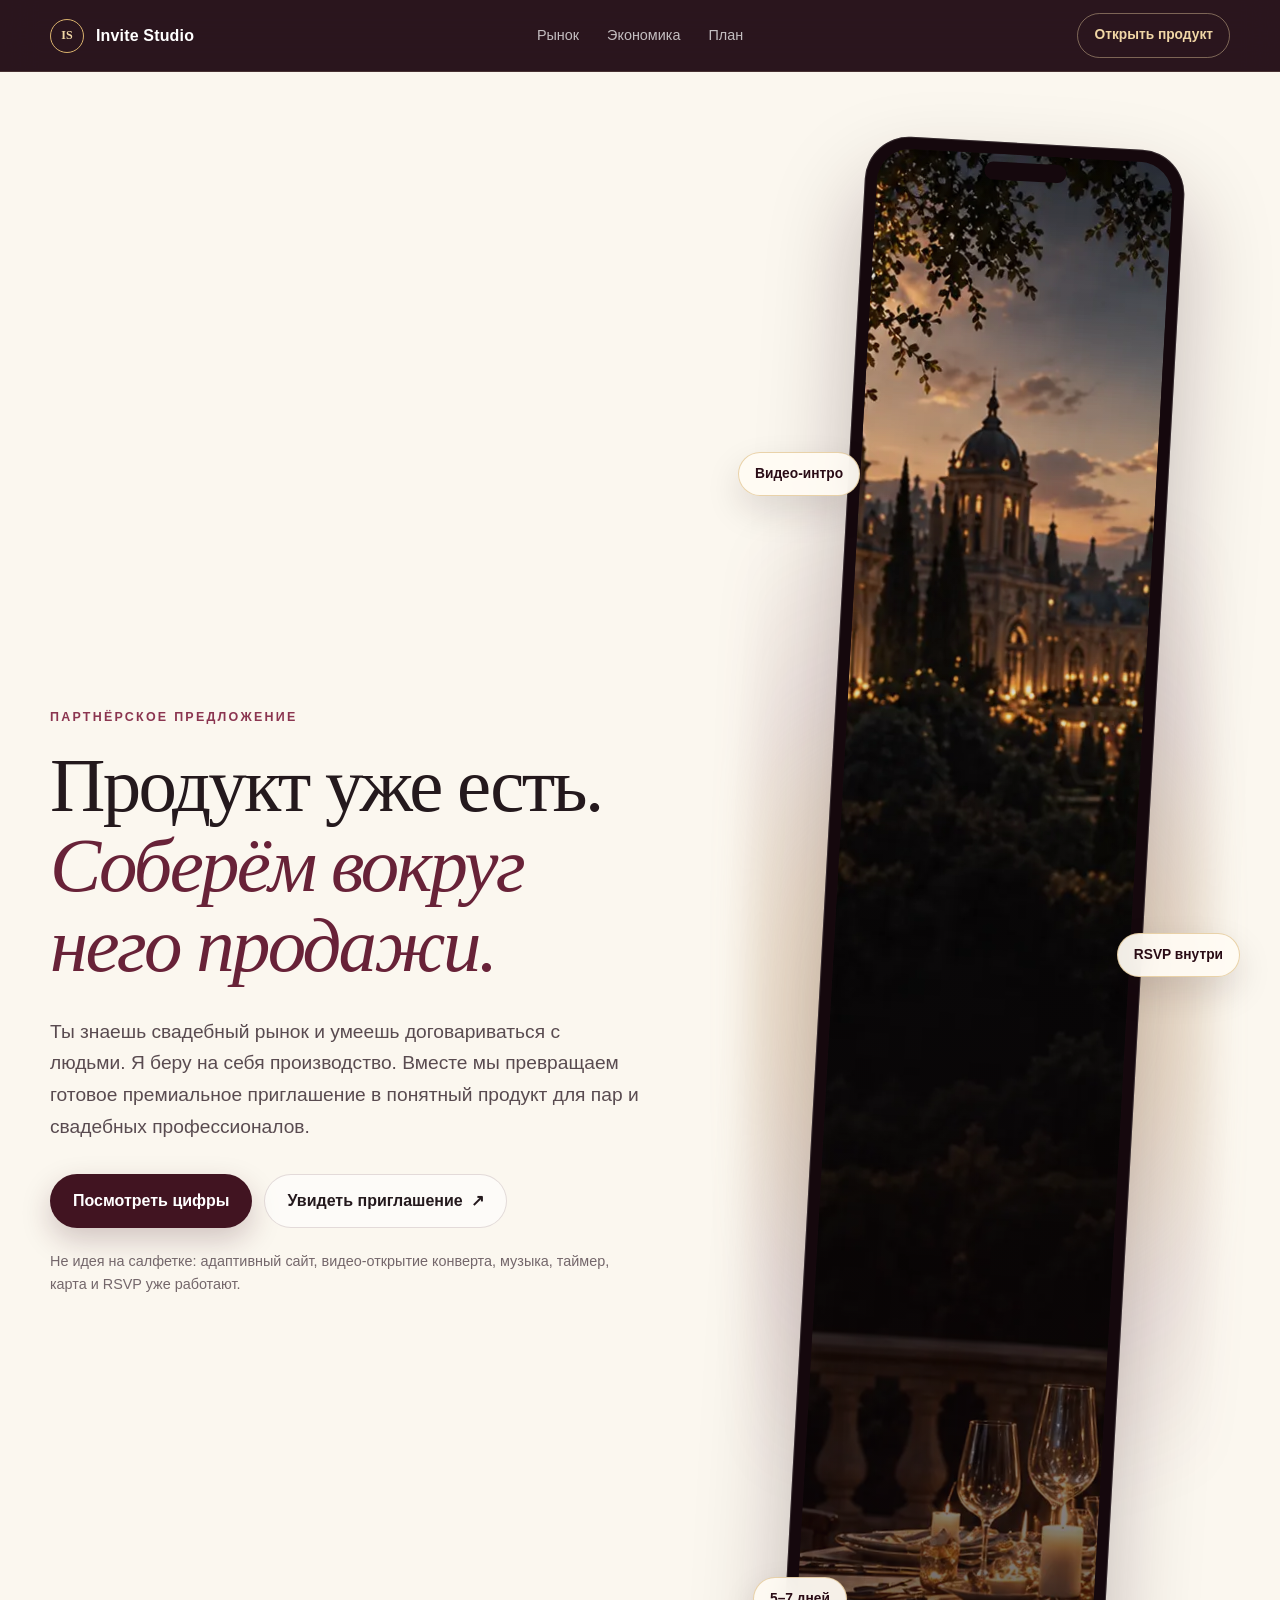
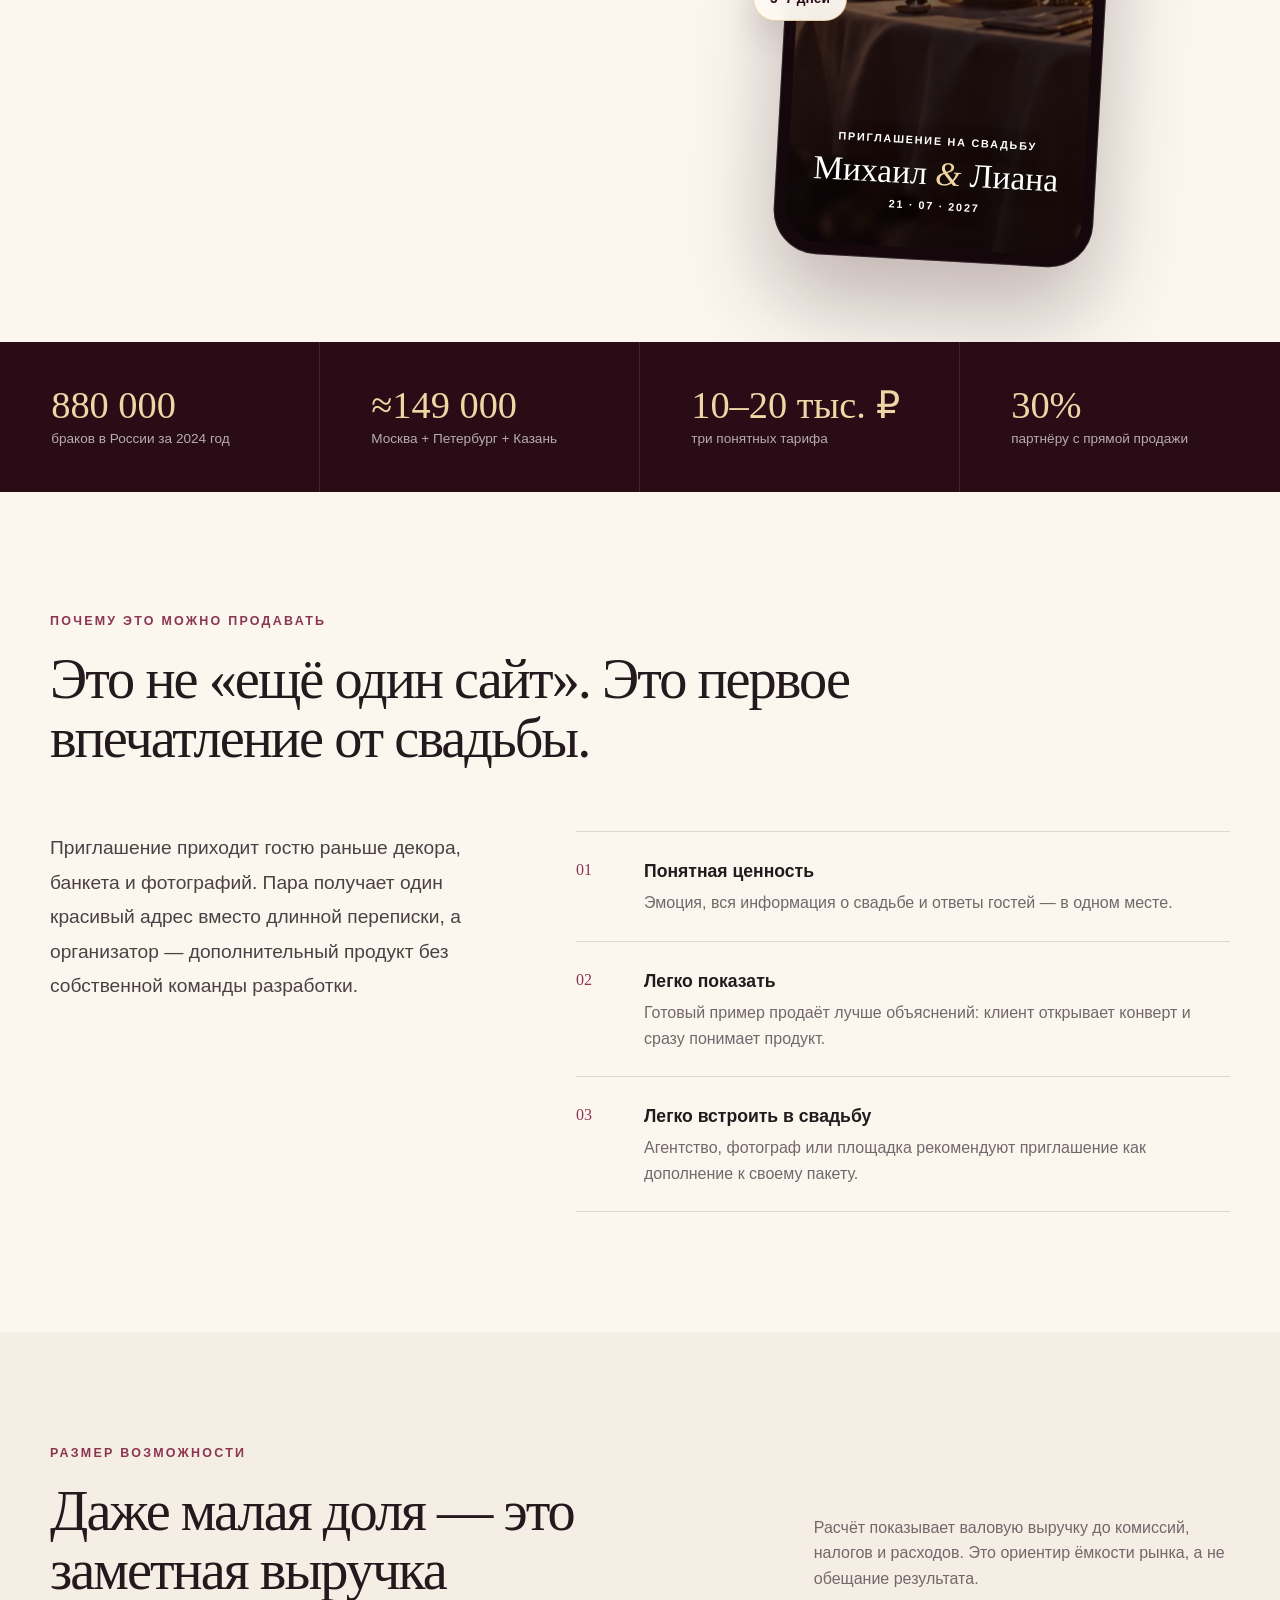
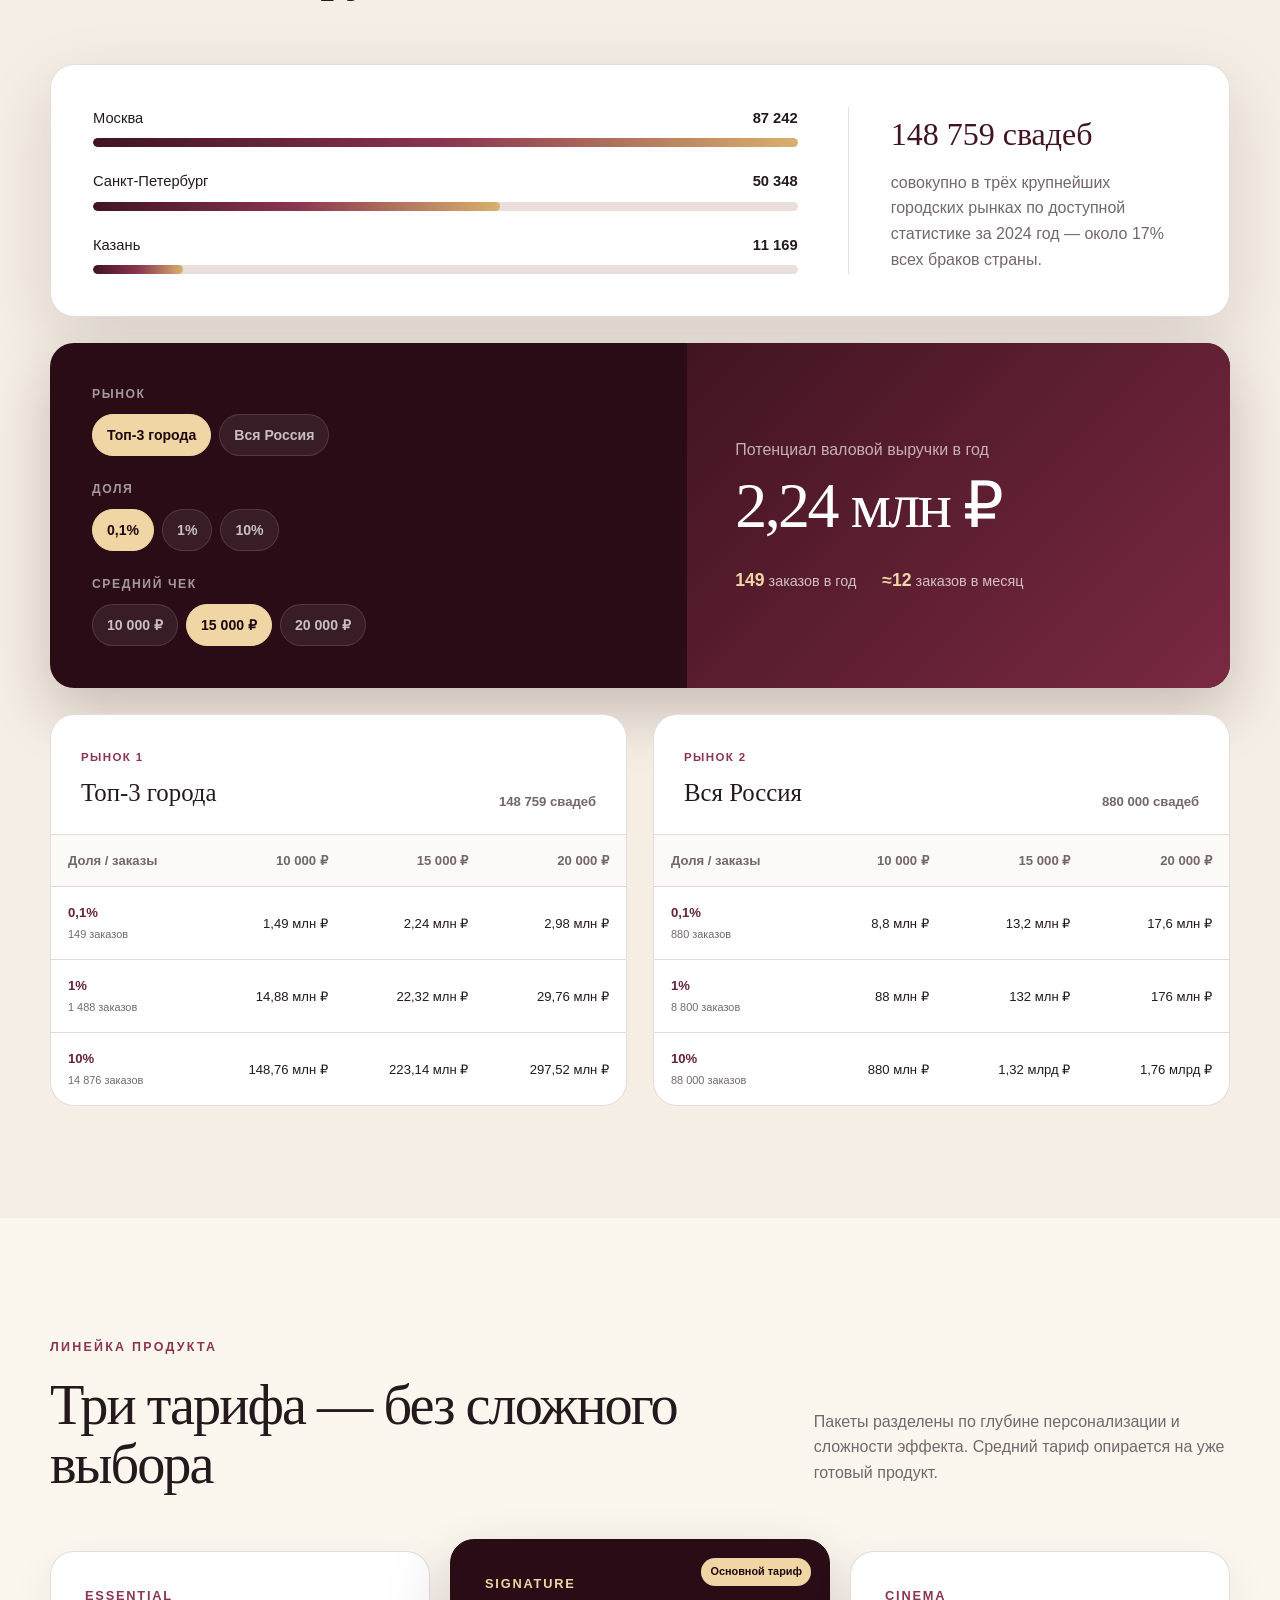
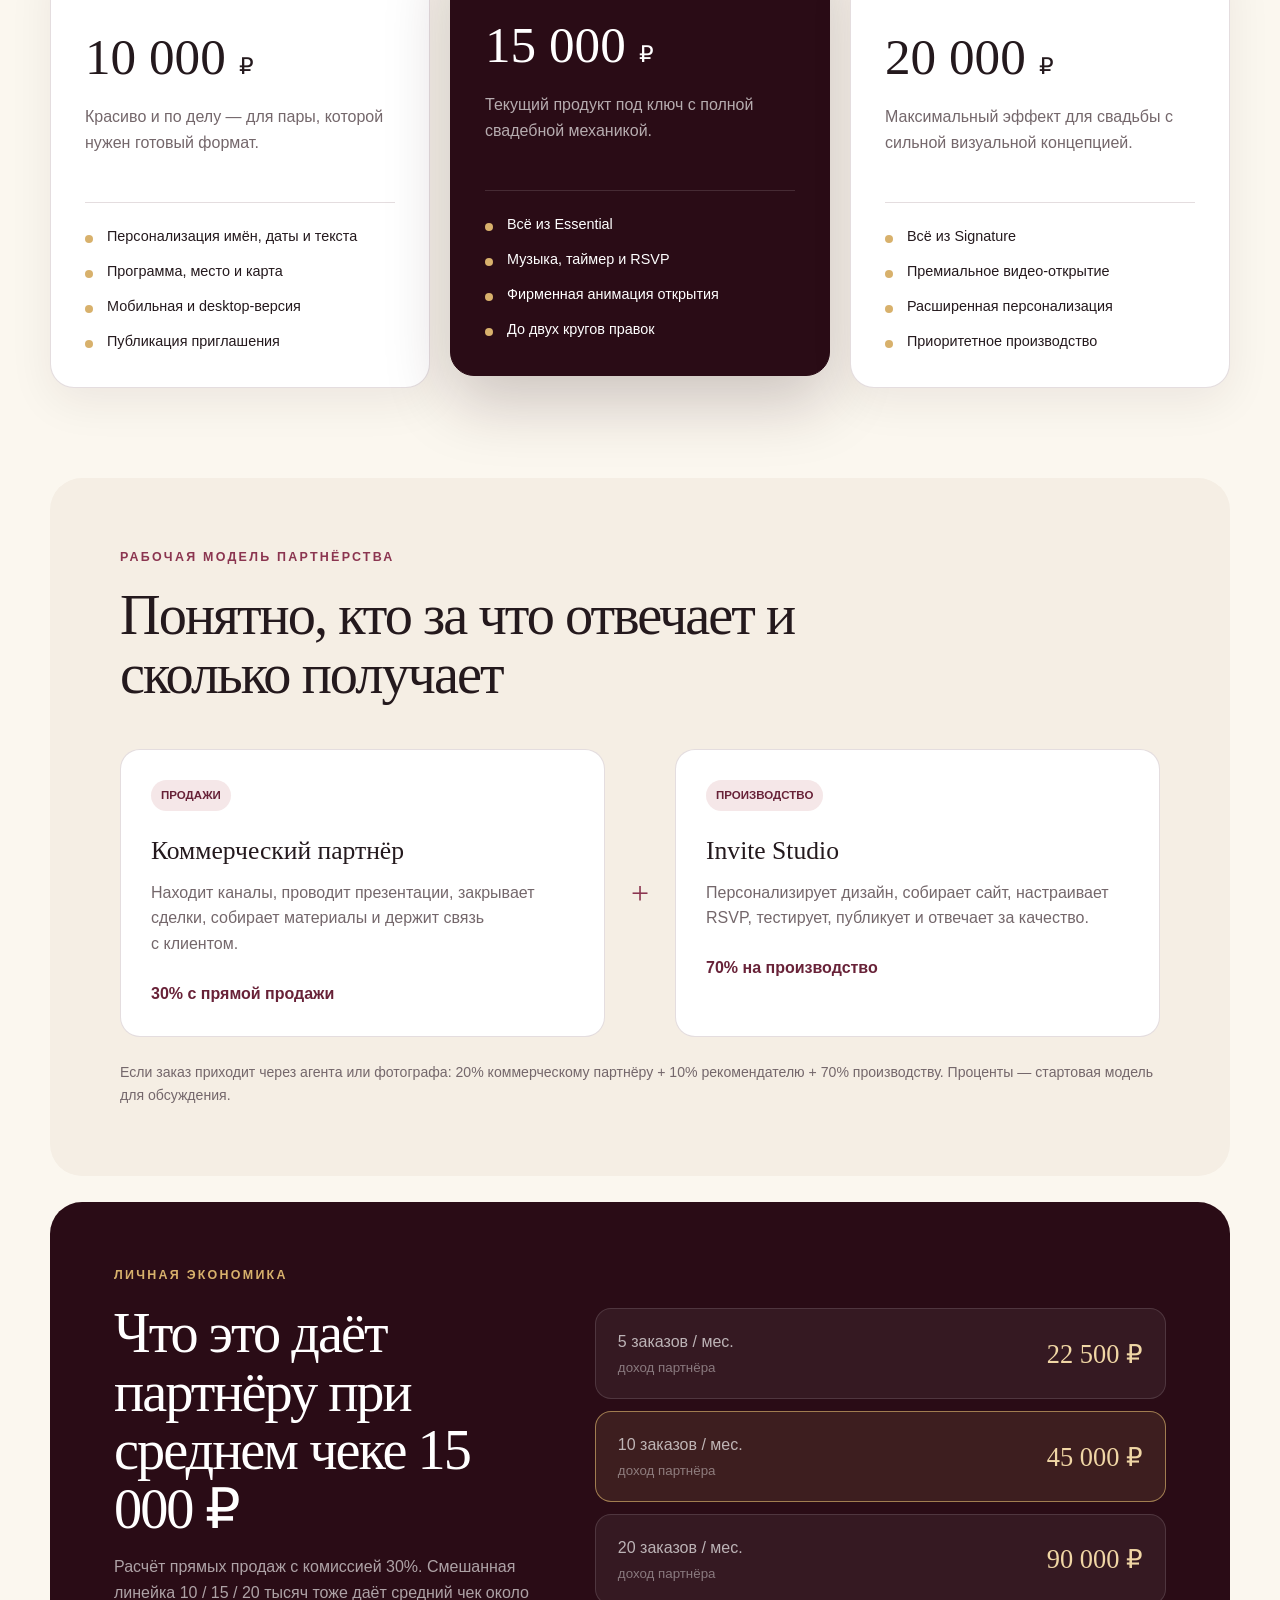
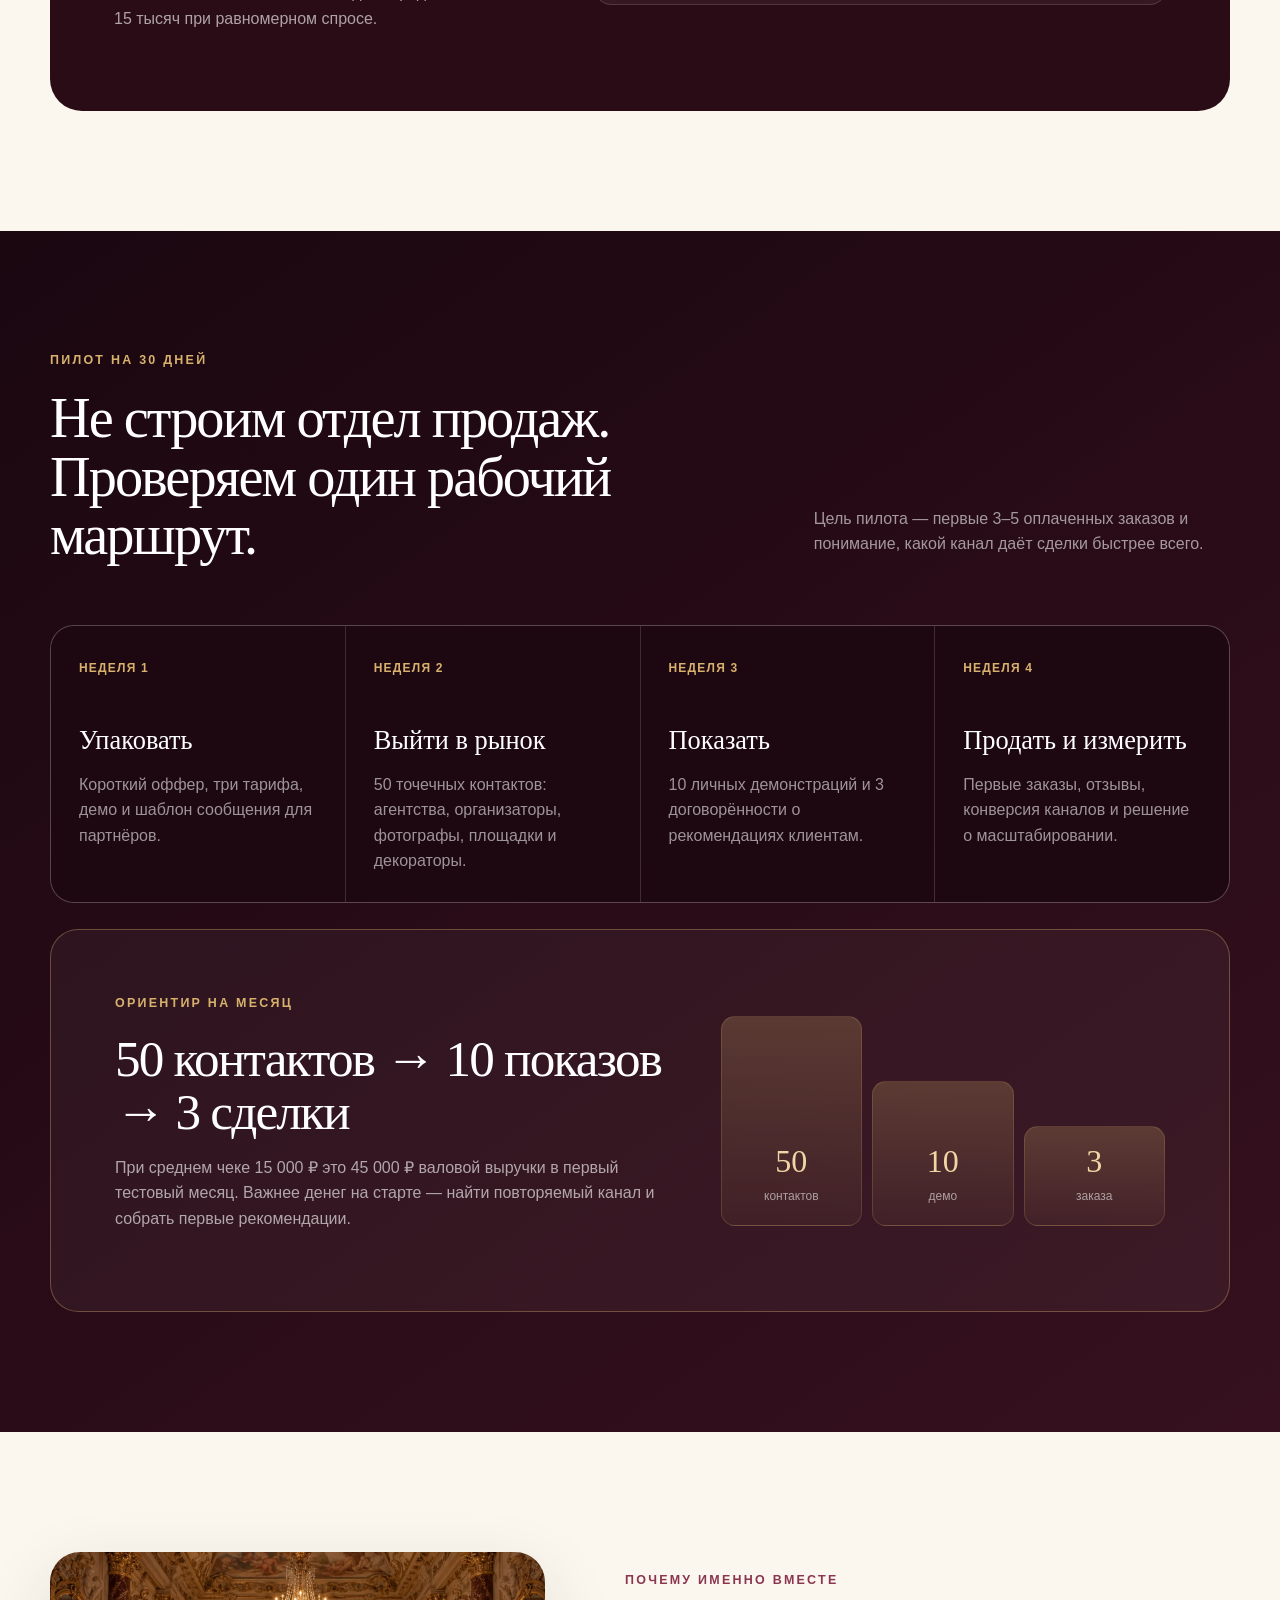
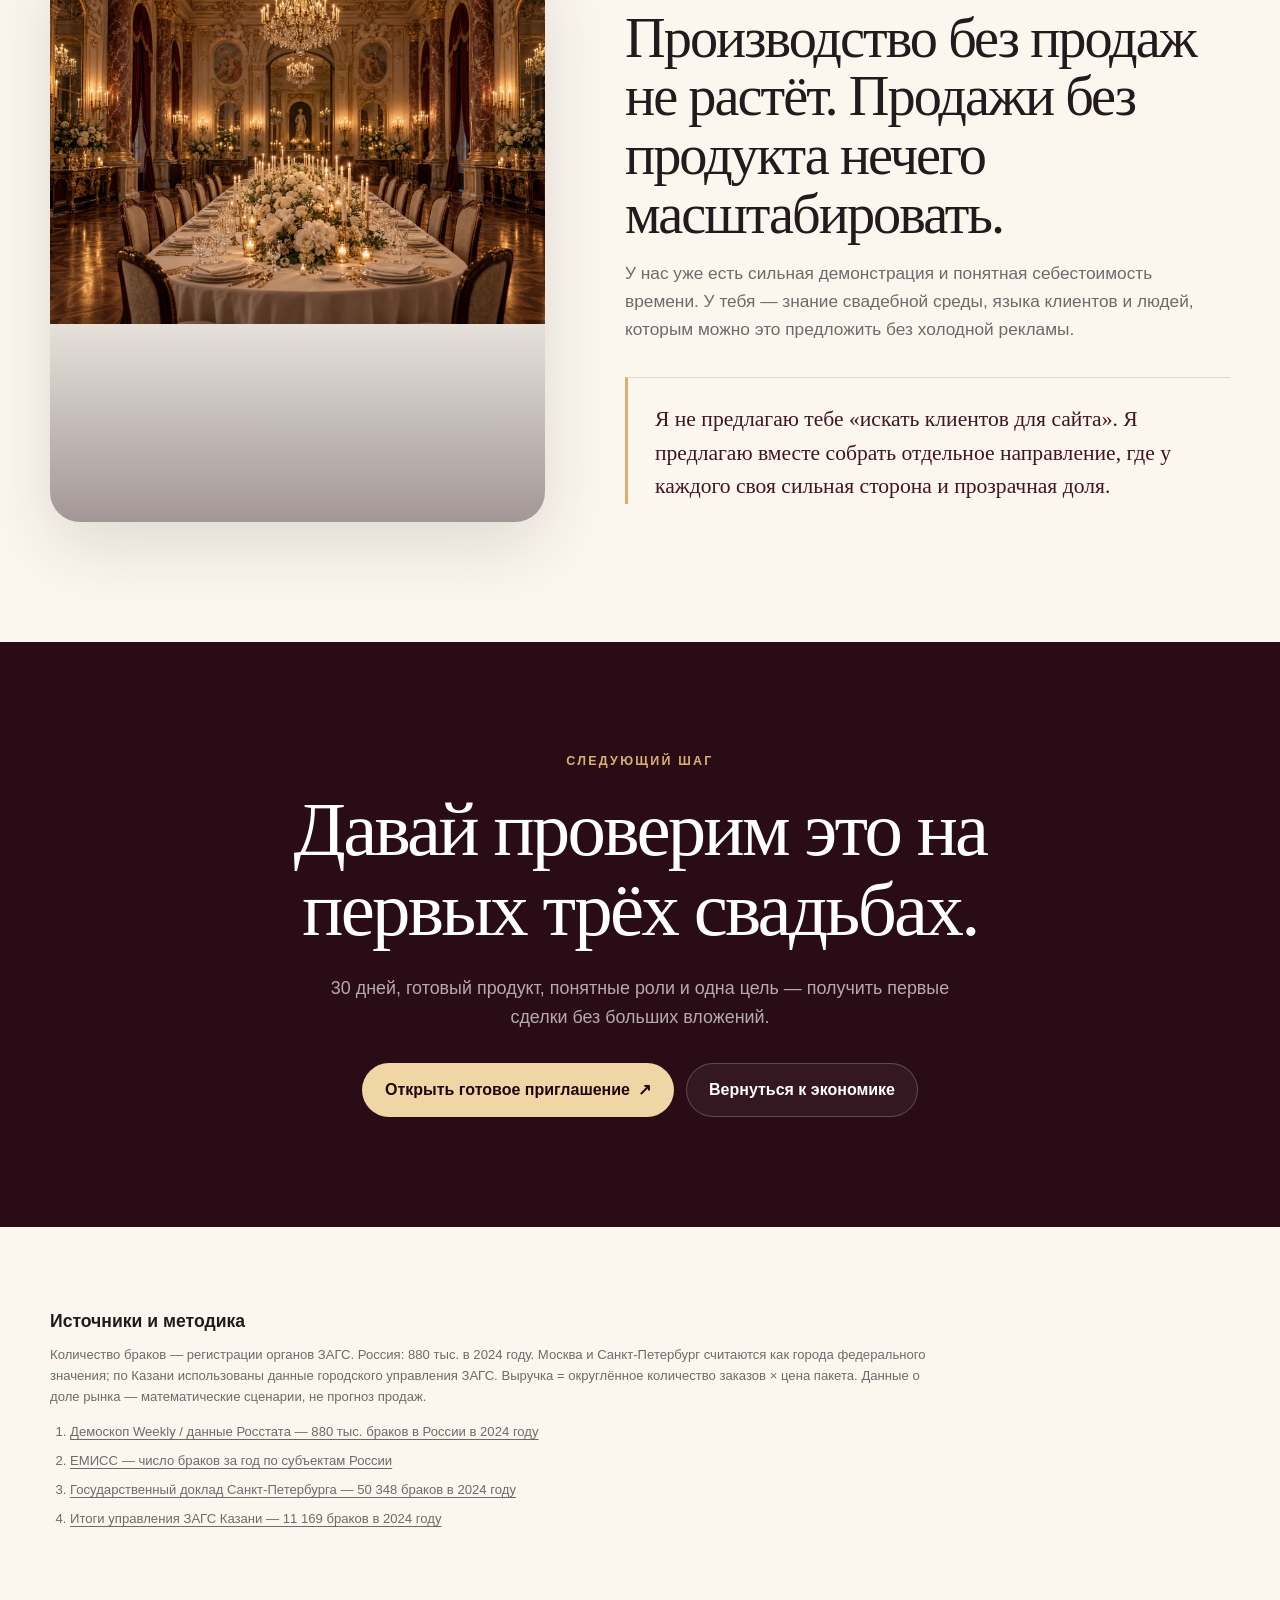
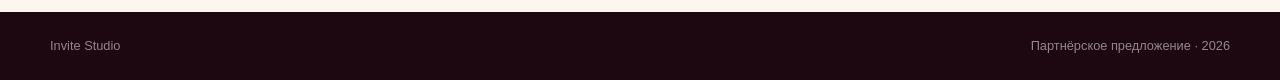
==== partner/index.html @ f7ac8f42 "Add partner business pitch and market calculator" ====
<!doctype html>
<html lang="ru">
<head>
  <meta charset="utf-8">
  <meta name="viewport" content="width=device-width, initial-scale=1">
  <meta name="description" content="Партнёрское предложение Invite Studio: премиальные свадебные сайты-приглашения, рынок, экономика и план запуска.">
  <meta name="theme-color" content="#2a0c16">
  <title>Invite Studio — партнёрское предложение</title>
  <link rel="icon" type="image/svg+xml" href="data:image/svg+xml,%3Csvg xmlns='http://www.w3.org/2000/svg' viewBox='0 0 64 64'%3E%3Crect width='64' height='64' rx='16' fill='%232a0c16'/%3E%3Cpath d='M16 20h32v24H16z' fill='none' stroke='%23d8b16c' stroke-width='3'/%3E%3Cpath d='m17 21 15 13 15-13' fill='none' stroke='%23d8b16c' stroke-width='3'/%3E%3C/svg%3E">
  <link rel="stylesheet" href="styles.css?v=1">
</head>
<body>
  <header class="topbar">
    <a class="brand" href="#top" aria-label="Invite Studio — наверх">
      <span class="brand-mark" aria-hidden="true">IS</span>
      <span>Invite Studio</span>
    </a>
    <nav aria-label="Навигация по предложению">
      <a href="#market">Рынок</a>
      <a href="#economics">Экономика</a>
      <a href="#plan">План</a>
    </nav>
    <a class="topbar-cta" href="../" target="_blank" rel="noopener">Открыть продукт</a>
  </header>

  <main id="top">
    <section class="hero section-shell">
      <div class="hero-copy">
        <p class="eyebrow">Партнёрское предложение</p>
        <h1>Продукт уже есть.<br><em>Соберём вокруг него продажи.</em></h1>
        <p class="hero-lead">Ты знаешь свадебный рынок и умеешь договариваться с людьми. Я беру на себя производство. Вместе мы превращаем готовое премиальное приглашение в понятный продукт для пар и свадебных профессионалов.</p>
        <div class="hero-actions">
          <a class="button button-primary" href="#market">Посмотреть цифры</a>
          <a class="button button-ghost" href="../" target="_blank" rel="noopener">Увидеть приглашение <span aria-hidden="true">↗</span></a>
        </div>
        <p class="hero-note">Не идея на салфетке: адаптивный сайт, видео-открытие конверта, музыка, таймер, карта и RSVP уже работают.</p>
      </div>

      <div class="product-stage" aria-label="Пример готового свадебного приглашения">
        <div class="stage-glow" aria-hidden="true"></div>
        <div class="phone">
          <div class="phone-bar" aria-hidden="true"></div>
          <img src="../assets/images/hero-mobile.webp" alt="Вечерняя свадебная площадка в оформлении готового приглашения" width="960" height="1696">
          <div class="phone-copy" aria-hidden="true">
            <span>Приглашение на свадьбу</span>
            <strong>Михаил <i>&amp;</i> Лиана</strong>
            <small>21 · 07 · 2027</small>
          </div>
        </div>
        <div class="product-chip chip-one">Видео-интро</div>
        <div class="product-chip chip-two">RSVP внутри</div>
        <div class="product-chip chip-three">5–7 дней</div>
      </div>
    </section>

    <section class="proof-strip" aria-label="Ключевые показатели">
      <div><strong>880 000</strong><span>браков в России за 2024 год</span></div>
      <div><strong>≈149 000</strong><span>Москва + Петербург + Казань</span></div>
      <div><strong>10–20 тыс. ₽</strong><span>три понятных тарифа</span></div>
      <div><strong>30%</strong><span>партнёру с прямой продажи</span></div>
    </section>

    <section class="section-shell statement">
      <p class="eyebrow">Почему это можно продавать</p>
      <h2>Это не «ещё один сайт». Это первое впечатление от свадьбы.</h2>
      <div class="statement-grid">
        <p class="statement-lead">Приглашение приходит гостю раньше декора, банкета и фотографий. Пара получает один красивый адрес вместо длинной переписки, а организатор — дополнительный продукт без собственной команды разработки.</p>
        <div class="benefit-list">
          <article>
            <span>01</span>
            <div><h3>Понятная ценность</h3><p>Эмоция, вся информация о свадьбе и ответы гостей — в одном месте.</p></div>
          </article>
          <article>
            <span>02</span>
            <div><h3>Легко показать</h3><p>Готовый пример продаёт лучше объяснений: клиент открывает конверт и сразу понимает продукт.</p></div>
          </article>
          <article>
            <span>03</span>
            <div><h3>Легко встроить в свадьбу</h3><p>Агентство, фотограф или площадка рекомендуют приглашение как дополнение к своему пакету.</p></div>
          </article>
        </div>
      </div>
    </section>

    <section class="market-section" id="market">
      <div class="section-shell">
        <div class="section-heading">
          <div>
            <p class="eyebrow">Размер возможности</p>
            <h2>Даже малая доля — это заметная выручка</h2>
          </div>
          <p>Расчёт показывает валовую выручку до комиссий, налогов и расходов. Это ориентир ёмкости рынка, а не обещание результата.</p>
        </div>

        <div class="city-market">
          <div class="city-bars" role="img" aria-label="Количество зарегистрированных браков в 2024 году: Москва 87 242, Санкт-Петербург 50 348, Казань 11 169">
            <div class="city-row">
              <div class="city-label"><span>Москва</span><strong>87 242</strong></div>
              <div class="bar-track"><span style="--bar:100%"></span></div>
            </div>
            <div class="city-row">
              <div class="city-label"><span>Санкт-Петербург</span><strong>50 348</strong></div>
              <div class="bar-track"><span style="--bar:57.7%"></span></div>
            </div>
            <div class="city-row">
              <div class="city-label"><span>Казань</span><strong>11 169</strong></div>
              <div class="bar-track"><span style="--bar:12.8%"></span></div>
            </div>
          </div>
          <aside>
            <strong>148 759 свадеб</strong>
            <p>совокупно в трёх крупнейших городских рынках по доступной статистике за 2024 год — около 17% всех браков страны.</p>
          </aside>
        </div>

        <div class="calculator" aria-labelledby="calc-title">
          <div class="calculator-controls">
            <div>
              <span class="control-label" id="calc-title">Рынок</span>
              <div class="segmented" data-control="market">
                <button type="button" data-value="top3" class="active" aria-pressed="true">Топ-3 города</button>
                <button type="button" data-value="russia" aria-pressed="false">Вся Россия</button>
              </div>
            </div>
            <div>
              <span class="control-label">Доля</span>
              <div class="segmented" data-control="share">
                <button type="button" data-value="0.1" class="active" aria-pressed="true">0,1%</button>
                <button type="button" data-value="1" aria-pressed="false">1%</button>
                <button type="button" data-value="10" aria-pressed="false">10%</button>
              </div>
            </div>
            <div>
              <span class="control-label">Средний чек</span>
              <div class="segmented" data-control="price">
                <button type="button" data-value="10000" aria-pressed="false">10 000 ₽</button>
                <button type="button" data-value="15000" class="active" aria-pressed="true">15 000 ₽</button>
                <button type="button" data-value="20000" aria-pressed="false">20 000 ₽</button>
              </div>
            </div>
          </div>

          <div class="calculator-result" aria-live="polite">
            <p>Потенциал валовой выручки в год</p>
            <strong id="revenueResult">2,24 млн ₽</strong>
            <div>
              <span><b id="ordersResult">149</b> заказов в год</span>
              <span><b id="monthlyResult">≈12</b> заказов в месяц</span>
            </div>
          </div>
        </div>

        <div class="matrix-wrap">
          <article class="matrix-card">
            <div class="matrix-title"><div><span>Рынок 1</span><h3>Топ-3 города</h3></div><strong>148 759 свадеб</strong></div>
            <div class="table-scroll">
              <table>
                <thead><tr><th>Доля / заказы</th><th>10 000 ₽</th><th>15 000 ₽</th><th>20 000 ₽</th></tr></thead>
                <tbody id="top3Table"></tbody>
              </table>
            </div>
          </article>
          <article class="matrix-card">
            <div class="matrix-title"><div><span>Рынок 2</span><h3>Вся Россия</h3></div><strong>880 000 свадеб</strong></div>
            <div class="table-scroll">
              <table>
                <thead><tr><th>Доля / заказы</th><th>10 000 ₽</th><th>15 000 ₽</th><th>20 000 ₽</th></tr></thead>
                <tbody id="russiaTable"></tbody>
              </table>
            </div>
          </article>
        </div>
      </div>
    </section>

    <section class="section-shell pricing" id="economics">
      <div class="section-heading">
        <div><p class="eyebrow">Линейка продукта</p><h2>Три тарифа — без сложного выбора</h2></div>
        <p>Пакеты разделены по глубине персонализации и сложности эффекта. Средний тариф опирается на уже готовый продукт.</p>
      </div>
      <div class="pricing-grid">
        <article class="price-card">
          <p class="price-name">Essential</p>
          <div class="price">10 000 <small>₽</small></div>
          <p class="price-intro">Красиво и по делу — для пары, которой нужен готовый формат.</p>
          <ul>
            <li>Персонализация имён, даты и текста</li>
            <li>Программа, место и карта</li>
            <li>Мобильная и desktop-версия</li>
            <li>Публикация приглашения</li>
          </ul>
        </article>
        <article class="price-card featured">
          <div class="popular">Основной тариф</div>
          <p class="price-name">Signature</p>
          <div class="price">15 000 <small>₽</small></div>
          <p class="price-intro">Текущий продукт под ключ с полной свадебной механикой.</p>
          <ul>
            <li>Всё из Essential</li>
            <li>Музыка, таймер и RSVP</li>
            <li>Фирменная анимация открытия</li>
            <li>До двух кругов правок</li>
          </ul>
        </article>
        <article class="price-card">
          <p class="price-name">Cinema</p>
          <div class="price">20 000 <small>₽</small></div>
          <p class="price-intro">Максимальный эффект для свадьбы с сильной визуальной концепцией.</p>
          <ul>
            <li>Всё из Signature</li>
            <li>Премиальное видео-открытие</li>
            <li>Расширенная персонализация</li>
            <li>Приоритетное производство</li>
          </ul>
        </article>
      </div>

      <div class="split-card">
        <div class="split-heading">
          <p class="eyebrow">Рабочая модель партнёрства</p>
          <h2>Понятно, кто за что отвечает и сколько получает</h2>
        </div>
        <div class="roles">
          <article>
            <span class="role-badge">Продажи</span>
            <h3>Коммерческий партнёр</h3>
            <p>Находит каналы, проводит презентации, закрывает сделки, собирает материалы и держит связь с клиентом.</p>
            <strong>30% с прямой продажи</strong>
          </article>
          <div class="plus" aria-hidden="true">+</div>
          <article>
            <span class="role-badge">Производство</span>
            <h3>Invite Studio</h3>
            <p>Персонализирует дизайн, собирает сайт, настраивает RSVP, тестирует, публикует и отвечает за качество.</p>
            <strong>70% на производство</strong>
          </article>
        </div>
        <p class="split-note">Если заказ приходит через агента или фотографа: 20% коммерческому партнёру + 10% рекомендателю + 70% производству. Проценты — стартовая модель для обсуждения.</p>
      </div>

      <div class="income-card">
        <div>
          <p class="eyebrow">Личная экономика</p>
          <h2>Что это даёт партнёру при среднем чеке 15 000 ₽</h2>
          <p>Расчёт прямых продаж с комиссией 30%. Смешанная линейка 10 / 15 / 20 тысяч тоже даёт средний чек около 15 тысяч при равномерном спросе.</p>
        </div>
        <div class="income-scenarios">
          <article><span>5 заказов / мес.</span><strong>22 500 ₽</strong><small>доход партнёра</small></article>
          <article class="featured-income"><span>10 заказов / мес.</span><strong>45 000 ₽</strong><small>доход партнёра</small></article>
          <article><span>20 заказов / мес.</span><strong>90 000 ₽</strong><small>доход партнёра</small></article>
        </div>
      </div>
    </section>

    <section class="plan-section" id="plan">
      <div class="section-shell">
        <div class="section-heading light">
          <div><p class="eyebrow">Пилот на 30 дней</p><h2>Не строим отдел продаж. Проверяем один рабочий маршрут.</h2></div>
          <p>Цель пилота — первые 3–5 оплаченных заказов и понимание, какой канал даёт сделки быстрее всего.</p>
        </div>
        <div class="timeline">
          <article><span>Неделя 1</span><h3>Упаковать</h3><p>Короткий оффер, три тарифа, демо и шаблон сообщения для партнёров.</p></article>
          <article><span>Неделя 2</span><h3>Выйти в рынок</h3><p>50 точечных контактов: агентства, организаторы, фотографы, площадки и декораторы.</p></article>
          <article><span>Неделя 3</span><h3>Показать</h3><p>10 личных демонстраций и 3 договорённости о рекомендациях клиентам.</p></article>
          <article><span>Неделя 4</span><h3>Продать и измерить</h3><p>Первые заказы, отзывы, конверсия каналов и решение о масштабировании.</p></article>
        </div>

        <div class="funnel-card">
          <div class="funnel-copy">
            <p class="eyebrow">Ориентир на месяц</p>
            <h2>50 контактов → 10 показов → 3 сделки</h2>
            <p>При среднем чеке 15 000 ₽ это 45 000 ₽ валовой выручки в первый тестовый месяц. Важнее денег на старте — найти повторяемый канал и собрать первые рекомендации.</p>
          </div>
          <div class="funnel-numbers" aria-label="Воронка первого месяца">
            <div><strong>50</strong><span>контактов</span></div>
            <div><strong>10</strong><span>демо</span></div>
            <div><strong>3</strong><span>заказа</span></div>
          </div>
        </div>
      </div>
    </section>

    <section class="section-shell why-you">
      <div class="why-image"><img src="../assets/images/venue-interior.webp" alt="Интерьер свадебной площадки премиального уровня" width="724" height="543" loading="lazy"></div>
      <div class="why-copy">
        <p class="eyebrow">Почему именно вместе</p>
        <h2>Производство без продаж не растёт. Продажи без продукта нечего масштабировать.</h2>
        <p>У нас уже есть сильная демонстрация и понятная себестоимость времени. У тебя — знание свадебной среды, языка клиентов и людей, которым можно это предложить без холодной рекламы.</p>
        <blockquote>Я не предлагаю тебе «искать клиентов для сайта». Я предлагаю вместе собрать отдельное направление, где у каждого своя сильная сторона и прозрачная доля.</blockquote>
      </div>
    </section>

    <section class="closing">
      <div class="section-shell closing-inner">
        <p class="eyebrow">Следующий шаг</p>
        <h2>Давай проверим это на первых трёх свадьбах.</h2>
        <p>30 дней, готовый продукт, понятные роли и одна цель — получить первые сделки без больших вложений.</p>
        <div class="hero-actions centered">
          <a class="button button-primary" href="../" target="_blank" rel="noopener">Открыть готовое приглашение <span aria-hidden="true">↗</span></a>
          <a class="button button-ghost light-button" href="#economics">Вернуться к экономике</a>
        </div>
      </div>
    </section>

    <section class="sources section-shell" aria-labelledby="sources-title">
      <h2 id="sources-title">Источники и методика</h2>
      <p>Количество браков — регистрации органов ЗАГС. Россия: 880 тыс. в 2024 году. Москва и Санкт-Петербург считаются как города федерального значения; по Казани использованы данные городского управления ЗАГС. Выручка = округлённое количество заказов × цена пакета. Данные о доле рынка — математические сценарии, не прогноз продаж.</p>
      <ol>
        <li><a href="https://www.demoscope.ru/weekly/2025/01067/barom06.php" target="_blank" rel="noopener">Демоскоп Weekly / данные Росстата — 880 тыс. браков в России в 2024 году</a></li>
        <li><a href="https://fedstat.ru/indicator/31525" target="_blank" rel="noopener">ЕМИСС — число браков за год по субъектам России</a></li>
        <li><a href="https://www.family.ksp.gov.spb.ru/" target="_blank" rel="noopener">Государственный доклад Санкт-Петербурга — 50 348 браков в 2024 году</a></li>
        <li><a href="https://kazan.mk.ru/social/2025/01/27/v-2024-godu-v-kazani-zaregistrirovali-brak-bolee-11-tysyach-par.html" target="_blank" rel="noopener">Итоги управления ЗАГС Казани — 11 169 браков в 2024 году</a></li>
      </ol>
    </section>
  </main>

  <footer>
    <span>Invite Studio</span>
    <span>Партнёрское предложение · 2026</span>
  </footer>

  <script src="app.js?v=1"></script>
</body>
</html>
---- partner/styles.css ----
:root {
  --wine-950: #1d0710;
  --wine-900: #2a0c16;
  --wine-800: #411421;
  --wine-700: #682238;
  --wine-600: #8b3550;
  --gold: #d8b16c;
  --gold-light: #f0d6a5;
  --ivory: #fbf7ef;
  --paper: #f5eee4;
  --ink: #24191d;
  --muted: #74676b;
  --line: rgba(65, 20, 33, .14);
  --shadow: 0 24px 70px rgba(42, 12, 22, .13);
  --radius: 24px;
}

* { box-sizing: border-box; }

html { scroll-behavior: smooth; scroll-padding-top: 88px; }

body {
  margin: 0;
  min-width: 320px;
  overflow-x: hidden;
  color: var(--ink);
  background: var(--ivory);
  font-family: Inter, ui-sans-serif, -apple-system, BlinkMacSystemFont, "Segoe UI", sans-serif;
  font-size: 16px;
  line-height: 1.6;
  -webkit-font-smoothing: antialiased;
}

a { color: inherit; }
button, a { -webkit-tap-highlight-color: transparent; }
img { display: block; max-width: 100%; }

.section-shell {
  width: min(1180px, calc(100% - 48px));
  margin-inline: auto;
}

.topbar {
  position: sticky;
  top: 0;
  z-index: 20;
  min-height: 72px;
  display: grid;
  grid-template-columns: 1fr auto 1fr;
  align-items: center;
  gap: 24px;
  padding: 12px max(24px, calc((100vw - 1180px) / 2));
  color: #fff;
  background: rgba(29, 7, 16, .94);
  border-bottom: 1px solid rgba(240, 214, 165, .15);
  backdrop-filter: blur(16px);
}

.brand { display: inline-flex; align-items: center; gap: 12px; width: max-content; text-decoration: none; font-weight: 680; letter-spacing: .01em; }
.brand-mark { display: grid; place-items: center; width: 34px; height: 34px; border: 1px solid var(--gold); border-radius: 50%; color: var(--gold-light); font-family: Georgia, serif; font-size: .75rem; }
.topbar nav { display: flex; gap: 28px; }
.topbar nav a { color: rgba(255,255,255,.72); text-decoration: none; font-size: .9rem; transition: color .2s ease; }
.topbar nav a:hover { color: #fff; }
.topbar-cta { justify-self: end; padding: 10px 16px; border: 1px solid rgba(240,214,165,.42); border-radius: 999px; color: var(--gold-light); text-decoration: none; font-size: .86rem; font-weight: 650; }

.hero {
  min-height: calc(100svh - 72px);
  display: grid;
  grid-template-columns: minmax(0, 1.08fr) minmax(360px, .92fr);
  align-items: center;
  gap: clamp(48px, 7vw, 100px);
  padding-block: 70px 80px;
}

.eyebrow { margin: 0 0 18px; color: var(--wine-600); font-size: .78rem; font-weight: 760; letter-spacing: .18em; text-transform: uppercase; }
h1, h2, h3, p { text-wrap: pretty; }
h1, h2 { font-family: Georgia, "Times New Roman", serif; font-weight: 400; line-height: 1.04; letter-spacing: -.035em; }
h1 { max-width: 760px; margin: 0; font-size: clamp(3rem, 6vw, 5.9rem); }
h1 em { color: var(--wine-700); font-weight: 400; }
.hero-lead { max-width: 690px; margin: 30px 0 0; color: #594b50; font-size: clamp(1.05rem, 1.5vw, 1.25rem); line-height: 1.65; }
.hero-actions { display: flex; flex-wrap: wrap; gap: 12px; margin-top: 32px; }
.button { display: inline-flex; align-items: center; justify-content: center; gap: 8px; min-height: 52px; padding: 13px 22px; border: 1px solid transparent; border-radius: 999px; text-decoration: none; font-weight: 700; transition: transform .2s ease, box-shadow .2s ease, background .2s ease; }
.button:hover { transform: translateY(-2px); }
.button-primary { color: #fff; background: var(--wine-800); box-shadow: 0 12px 30px rgba(65,20,33,.22); }
.button-primary:hover { box-shadow: 0 16px 34px rgba(65,20,33,.3); }
.button-ghost { border-color: var(--line); background: rgba(255,255,255,.55); }
.hero-note { max-width: 630px; margin: 22px 0 0; color: var(--muted); font-size: .9rem; }

.product-stage { position: relative; min-height: 630px; display: grid; place-items: center; }
.stage-glow { position: absolute; inset: 8% 4%; background: radial-gradient(circle, rgba(216,177,108,.45), rgba(104,34,56,.08) 45%, transparent 70%); filter: blur(18px); }
.phone { position: relative; z-index: 2; width: min(320px, 75vw); padding: 12px; border-radius: 44px; background: #15080d; box-shadow: 0 46px 90px rgba(42,12,22,.28), inset 0 0 0 1px rgba(255,255,255,.14); transform: rotate(3.2deg); }
.phone-bar { position: absolute; z-index: 2; top: 20px; left: 50%; width: 82px; height: 18px; transform: translateX(-50%); border-radius: 999px; background: #15080d; }
.phone img { width: 100%; aspect-ratio: 9 / 16; object-fit: cover; border-radius: 34px; }
.phone::after { content: ""; position: absolute; inset: 12px; border-radius: 34px; background: linear-gradient(180deg, rgba(15,5,9,.08), rgba(15,5,9,.18) 48%, rgba(15,5,9,.72)); pointer-events: none; }
.phone-copy { position: absolute; z-index: 2; right: 28px; bottom: 46px; left: 28px; display: grid; gap: 7px; color: #fff; text-align: center; text-shadow: 0 2px 16px rgba(0,0,0,.5); }
.phone-copy span, .phone-copy small { font-size: .68rem; font-weight: 700; letter-spacing: .16em; text-transform: uppercase; }
.phone-copy strong { font-family: Georgia, serif; font-size: 2.1rem; font-weight: 400; line-height: 1; }
.phone-copy i { color: var(--gold-light); font-weight: 400; }
.product-chip { position: absolute; z-index: 3; padding: 10px 16px; color: var(--wine-900); background: rgba(255,251,244,.94); border: 1px solid rgba(216,177,108,.55); border-radius: 999px; box-shadow: 0 15px 35px rgba(42,12,22,.13); font-size: .86rem; font-weight: 720; backdrop-filter: blur(12px); }
.chip-one { top: 18%; left: 2%; }
.chip-two { right: -2%; top: 46%; }
.chip-three { bottom: 14%; left: 5%; }

.proof-strip { display: grid; grid-template-columns: repeat(4, 1fr); background: var(--wine-900); color: #fff; }
.proof-strip > div { min-height: 150px; display: flex; flex-direction: column; justify-content: center; gap: 5px; padding: 30px clamp(24px, 4vw, 60px); border-right: 1px solid rgba(255,255,255,.1); }
.proof-strip > div:last-child { border-right: 0; }
.proof-strip strong { color: var(--gold-light); font-family: Georgia, serif; font-size: clamp(1.7rem, 3vw, 2.6rem); font-weight: 400; line-height: 1; }
.proof-strip span { color: rgba(255,255,255,.66); font-size: .85rem; line-height: 1.4; }

.statement { padding-block: 120px; }
.statement h2, .section-heading h2, .split-heading h2, .income-card h2, .funnel-copy h2, .why-copy h2, .closing h2 { margin: 0; font-size: clamp(2.25rem, 4.4vw, 4.3rem); }
.statement > h2 { max-width: 870px; }
.statement-grid { display: grid; grid-template-columns: .8fr 1.2fr; gap: 90px; margin-top: 64px; }
.statement-lead { margin: 0; color: #4d4044; font-size: 1.2rem; line-height: 1.8; }
.benefit-list { display: grid; }
.benefit-list article { display: grid; grid-template-columns: 46px 1fr; gap: 22px; padding: 25px 0; border-top: 1px solid var(--line); }
.benefit-list article:last-child { border-bottom: 1px solid var(--line); }
.benefit-list article > span { color: var(--wine-600); font-family: Georgia, serif; }
.benefit-list h3 { margin: 0 0 5px; font-size: 1.1rem; }
.benefit-list p { margin: 0; color: var(--muted); }

.market-section { padding-block: 112px; background: var(--paper); }
.section-heading { display: grid; grid-template-columns: 1.25fr .75fr; align-items: end; gap: 70px; }
.section-heading p:last-child { margin: 0 0 8px; color: var(--muted); }
.city-market { display: grid; grid-template-columns: 1.35fr .65fr; gap: 50px; margin-top: 64px; padding: 42px; background: #fff; border: 1px solid var(--line); border-radius: var(--radius); box-shadow: var(--shadow); }
.city-bars { display: grid; gap: 23px; }
.city-label { display: flex; justify-content: space-between; gap: 18px; margin-bottom: 8px; font-size: .92rem; }
.city-label strong { font-variant-numeric: tabular-nums; }
.bar-track { height: 9px; overflow: hidden; background: #eadfda; border-radius: 999px; }
.bar-track span { display: block; width: var(--bar); height: 100%; background: linear-gradient(90deg, var(--wine-800), var(--wine-600), var(--gold)); border-radius: inherit; }
.city-market aside { display: flex; flex-direction: column; justify-content: center; padding-left: 42px; border-left: 1px solid var(--line); }
.city-market aside strong { color: var(--wine-800); font-family: Georgia, serif; font-size: 2rem; font-weight: 400; }
.city-market aside p { margin: 10px 0 0; color: var(--muted); }

.calculator { display: grid; grid-template-columns: 1.08fr .92fr; margin-top: 26px; overflow: hidden; color: #fff; background: var(--wine-900); border-radius: var(--radius); box-shadow: 0 24px 60px rgba(42,12,22,.22); }
.calculator-controls { display: grid; gap: 24px; padding: 42px; }
.control-label { display: block; margin-bottom: 9px; color: rgba(255,255,255,.58); font-size: .76rem; font-weight: 750; letter-spacing: .13em; text-transform: uppercase; }
.segmented { display: flex; flex-wrap: wrap; gap: 8px; }
.segmented button { min-height: 42px; padding: 9px 14px; color: rgba(255,255,255,.72); background: rgba(255,255,255,.07); border: 1px solid rgba(255,255,255,.13); border-radius: 999px; font: inherit; font-size: .88rem; font-weight: 650; cursor: pointer; }
.segmented button.active { color: var(--wine-950); background: var(--gold-light); border-color: var(--gold-light); }
.segmented button:focus-visible { outline: 3px solid #fff; outline-offset: 2px; }
.calculator-result { display: flex; flex-direction: column; justify-content: center; padding: 48px; background: linear-gradient(135deg, var(--wine-800), #7a2943); }
.calculator-result p { margin: 0; color: rgba(255,255,255,.66); }
.calculator-result > strong { display: block; margin: 12px 0 28px; color: #fff; font-family: Georgia, serif; font-size: clamp(2.8rem, 5vw, 5.1rem); font-weight: 400; line-height: .98; letter-spacing: -.04em; }
.calculator-result > div { display: flex; flex-wrap: wrap; gap: 12px 26px; }
.calculator-result span { color: rgba(255,255,255,.72); font-size: .9rem; }
.calculator-result b { color: var(--gold-light); font-size: 1.1rem; }

.matrix-wrap { display: grid; grid-template-columns: 1fr 1fr; gap: 26px; margin-top: 26px; }
.matrix-card { overflow: hidden; background: #fff; border: 1px solid var(--line); border-radius: var(--radius); }
.matrix-title { display: flex; justify-content: space-between; align-items: end; gap: 20px; padding: 28px 30px 22px; border-bottom: 1px solid var(--line); }
.matrix-title span { color: var(--wine-600); font-size: .72rem; font-weight: 750; letter-spacing: .12em; text-transform: uppercase; }
.matrix-title h3 { margin: 4px 0 0; font-family: Georgia, serif; font-size: 1.55rem; font-weight: 400; }
.matrix-title > strong { color: var(--muted); font-size: .82rem; }
.table-scroll { overflow-x: auto; }
table { width: 100%; min-width: 520px; border-collapse: collapse; font-size: .82rem; font-variant-numeric: tabular-nums; }
th, td { padding: 15px 17px; border-bottom: 1px solid var(--line); text-align: right; white-space: nowrap; }
th:first-child, td:first-child { text-align: left; }
th { color: var(--muted); background: #fcfaf7; font-weight: 700; }
td:first-child strong { display: block; color: var(--wine-700); }
td:first-child small { color: var(--muted); }
tbody tr:last-child td { border-bottom: 0; }

.pricing { padding-block: 120px; }
.pricing-grid { display: grid; grid-template-columns: repeat(3, 1fr); gap: 20px; align-items: stretch; margin-top: 58px; }
.price-card { position: relative; padding: 34px; background: #fff; border: 1px solid var(--line); border-radius: var(--radius); box-shadow: 0 14px 45px rgba(42,12,22,.07); }
.price-card.featured { color: #fff; background: var(--wine-900); border-color: var(--wine-900); transform: translateY(-12px); box-shadow: 0 26px 65px rgba(42,12,22,.22); }
.popular { position: absolute; top: 18px; right: 18px; padding: 5px 9px; color: var(--wine-950); background: var(--gold-light); border-radius: 999px; font-size: .68rem; font-weight: 800; }
.price-name { margin: 0 0 24px; color: var(--wine-600); font-size: .8rem; font-weight: 780; letter-spacing: .14em; text-transform: uppercase; }
.featured .price-name { color: var(--gold-light); }
.price { font-family: Georgia, serif; font-size: clamp(2.5rem, 4vw, 4rem); line-height: 1; }
.price small { font-size: .45em; }
.price-intro { min-height: 76px; margin: 22px 0; color: var(--muted); }
.featured .price-intro { color: rgba(255,255,255,.66); }
.price-card ul { display: grid; gap: 12px; margin: 0; padding: 22px 0 0; border-top: 1px solid var(--line); list-style: none; }
.featured ul { border-color: rgba(255,255,255,.13); }
.price-card li { position: relative; padding-left: 22px; font-size: .9rem; }
.price-card li::before { content: ""; position: absolute; top: .66em; left: 0; width: 8px; height: 8px; background: var(--gold); border-radius: 50%; }

.split-card { margin-top: 90px; padding: clamp(34px, 6vw, 70px); background: var(--paper); border-radius: 32px; }
.split-heading { max-width: 850px; }
.roles { display: grid; grid-template-columns: 1fr auto 1fr; align-items: stretch; gap: 26px; margin-top: 46px; }
.roles article { padding: 30px; background: #fff; border: 1px solid var(--line); border-radius: 20px; }
.role-badge { display: inline-flex; padding: 6px 10px; color: var(--wine-700); background: #f5e7e8; border-radius: 999px; font-size: .72rem; font-weight: 800; text-transform: uppercase; }
.roles h3 { margin: 20px 0 8px; font-family: Georgia, serif; font-size: 1.6rem; font-weight: 400; }
.roles p { margin: 0 0 24px; color: var(--muted); }
.roles strong { color: var(--wine-700); }
.plus { display: grid; place-items: center; color: var(--wine-600); font-family: Georgia, serif; font-size: 2rem; }
.split-note { margin: 24px 0 0; color: var(--muted); font-size: .88rem; }

.income-card { display: grid; grid-template-columns: .86fr 1.14fr; gap: 50px; align-items: center; margin-top: 26px; padding: clamp(34px, 6vw, 64px); color: #fff; background: var(--wine-900); border-radius: 32px; }
.income-card > div:first-child > p:last-child { color: rgba(255,255,255,.62); }
.income-card .eyebrow { color: var(--gold); }
.income-scenarios { display: grid; gap: 12px; }
.income-scenarios article { display: grid; grid-template-columns: 1fr auto; align-items: center; gap: 2px 20px; padding: 20px 22px; border: 1px solid rgba(255,255,255,.13); border-radius: 16px; background: rgba(255,255,255,.055); }
.income-scenarios span { color: rgba(255,255,255,.67); }
.income-scenarios strong { grid-row: 1 / 3; grid-column: 2; color: var(--gold-light); font-family: Georgia, serif; font-size: 1.65rem; font-weight: 400; }
.income-scenarios small { color: rgba(255,255,255,.42); }
.income-scenarios .featured-income { border-color: rgba(216,177,108,.65); background: rgba(216,177,108,.11); }

.plan-section { padding-block: 120px; color: #fff; background: linear-gradient(145deg, #1a0710, #36101e); }
.section-heading.light p:last-child { color: rgba(255,255,255,.58); }
.plan-section .eyebrow, .closing .eyebrow { color: var(--gold); }
.timeline { display: grid; grid-template-columns: repeat(4, 1fr); gap: 1px; margin-top: 60px; overflow: hidden; border: 1px solid rgba(255,255,255,.13); border-radius: var(--radius); background: rgba(255,255,255,.13); }
.timeline article { min-height: 270px; padding: 28px; background: var(--wine-950); }
.timeline span { color: var(--gold); font-size: .75rem; font-weight: 760; letter-spacing: .1em; text-transform: uppercase; }
.timeline h3 { margin: 40px 0 10px; font-family: Georgia, serif; font-size: 1.65rem; font-weight: 400; }
.timeline p { margin: 0; color: rgba(255,255,255,.57); }
.funnel-card { display: grid; grid-template-columns: 1fr .8fr; gap: 50px; align-items: center; margin-top: 26px; padding: clamp(34px, 6vw, 64px); border: 1px solid rgba(216,177,108,.36); border-radius: 28px; background: rgba(255,255,255,.045); }
.funnel-copy h2 { font-size: clamp(2.1rem, 4vw, 3.7rem); }
.funnel-copy > p:last-child { color: rgba(255,255,255,.62); }
.funnel-numbers { display: flex; align-items: end; gap: 10px; }
.funnel-numbers div { flex: 1; display: flex; min-width: 0; flex-direction: column; justify-content: end; padding: 18px 12px; background: linear-gradient(180deg, rgba(216,177,108,.23), rgba(216,177,108,.06)); border: 1px solid rgba(216,177,108,.2); border-radius: 14px; text-align: center; }
.funnel-numbers div:nth-child(1) { height: 210px; }
.funnel-numbers div:nth-child(2) { height: 145px; }
.funnel-numbers div:nth-child(3) { height: 100px; }
.funnel-numbers strong { color: var(--gold-light); font-family: Georgia, serif; font-size: 2rem; font-weight: 400; }
.funnel-numbers span { color: rgba(255,255,255,.56); font-size: .75rem; }

.why-you { display: grid; grid-template-columns: .9fr 1.1fr; gap: 80px; align-items: center; padding-block: 120px; }
.why-image { position: relative; overflow: hidden; min-height: 570px; border-radius: 30px; box-shadow: var(--shadow); }
.why-image::after { content: ""; position: absolute; inset: 0; background: linear-gradient(180deg, transparent 55%, rgba(29,7,16,.4)); }
.why-image img { width: 100%; height: 100%; object-fit: cover; }
.why-copy > p:not(.eyebrow) { color: var(--muted); font-size: 1.08rem; }
blockquote { margin: 34px 0 0; padding: 25px 0 0 27px; border-top: 1px solid var(--line); border-left: 3px solid var(--gold); color: var(--wine-800); font-family: Georgia, serif; font-size: 1.35rem; line-height: 1.55; }

.closing { padding-block: 110px; text-align: center; color: #fff; background: var(--wine-900); }
.closing-inner { max-width: 920px; }
.closing h2 { font-size: clamp(2.8rem, 6vw, 5.6rem); }
.closing-inner > p:not(.eyebrow) { max-width: 670px; margin: 24px auto 0; color: rgba(255,255,255,.65); font-size: 1.12rem; }
.centered { justify-content: center; }
.closing .button-primary { color: var(--wine-950); background: var(--gold-light); box-shadow: none; }
.light-button { color: #fff; border-color: rgba(255,255,255,.22); background: rgba(255,255,255,.05); }

.sources { padding-block: 70px; }
.sources h2 { font-size: 1.1rem; font-family: inherit; font-weight: 750; letter-spacing: 0; }
.sources p, .sources ol { max-width: 900px; color: var(--muted); font-size: .82rem; }
.sources ol { display: grid; gap: 8px; padding-left: 20px; }
.sources a { text-underline-offset: 3px; }
footer { display: flex; justify-content: space-between; gap: 20px; padding: 24px max(24px, calc((100vw - 1180px) / 2)); color: rgba(255,255,255,.52); background: var(--wine-950); font-size: .8rem; }

@media (max-width: 980px) {
  .topbar { grid-template-columns: 1fr auto; }
  .topbar nav { display: none; }
  .hero { grid-template-columns: 1fr 380px; gap: 30px; }
  .product-stage { min-height: 540px; }
  .proof-strip { grid-template-columns: 1fr 1fr; }
  .proof-strip > div:nth-child(2) { border-right: 0; }
  .proof-strip > div:nth-child(-n+2) { border-bottom: 1px solid rgba(255,255,255,.1); }
  .statement-grid, .section-heading, .income-card, .why-you { grid-template-columns: 1fr; gap: 38px; }
  .matrix-wrap { grid-template-columns: 1fr; }
  .timeline { grid-template-columns: 1fr 1fr; }
  .why-image { min-height: 460px; }
}

@media (max-width: 760px) {
  .section-shell { width: min(100% - 30px, 620px); }
  .topbar { min-height: 64px; padding: 10px 15px; }
  .brand { gap: 8px; font-size: .9rem; }
  .brand-mark { width: 30px; height: 30px; }
  .topbar-cta { padding: 8px 11px; font-size: .75rem; }
  .hero { min-height: auto; grid-template-columns: 1fr; padding-block: 62px 42px; }
  h1 { font-size: clamp(2.8rem, 14vw, 4.4rem); }
  .hero-lead { margin-top: 23px; }
  .button { width: 100%; }
  .product-stage { min-height: 490px; margin-top: 6px; }
  .phone { width: min(276px, 75vw); border-radius: 38px; }
  .phone img { border-radius: 29px; }
  .chip-one { left: 0; top: 13%; }
  .chip-two { right: 0; top: 48%; }
  .chip-three { left: 0; bottom: 9%; }
  .proof-strip { grid-template-columns: 1fr; }
  .proof-strip > div { min-height: 112px; border-right: 0; border-bottom: 1px solid rgba(255,255,255,.1); }
  .proof-strip > div:last-child { border-bottom: 0; }
  .statement, .pricing, .plan-section, .why-you { padding-block: 82px; }
  .market-section { padding-block: 80px; }
  .statement h2, .section-heading h2, .split-heading h2, .income-card h2, .why-copy h2 { font-size: clamp(2.15rem, 10vw, 3.2rem); }
  .statement-grid { margin-top: 38px; }
  .city-market { grid-template-columns: 1fr; gap: 32px; padding: 28px 22px; }
  .city-market aside { padding: 28px 0 0; border-top: 1px solid var(--line); border-left: 0; }
  .calculator { grid-template-columns: 1fr; }
  .calculator-controls, .calculator-result { padding: 30px 22px; }
  .calculator-result > strong { font-size: 3.3rem; }
  .matrix-title { align-items: start; flex-direction: column; padding: 24px 22px 18px; }
  .pricing-grid { grid-template-columns: 1fr; gap: 14px; }
  .price-card.featured { transform: none; }
  .price-intro { min-height: auto; }
  .split-card, .income-card { margin-top: 48px; padding: 30px 22px; border-radius: 24px; }
  .roles { grid-template-columns: 1fr; gap: 12px; }
  .plus { height: 24px; }
  .income-scenarios article { grid-template-columns: 1fr; }
  .income-scenarios strong { grid-row: auto; grid-column: auto; }
  .timeline { grid-template-columns: 1fr; }
  .timeline article { min-height: auto; }
  .timeline h3 { margin-top: 24px; }
  .funnel-card { grid-template-columns: 1fr; padding: 30px 22px; }
  .funnel-numbers div:nth-child(1) { height: 160px; }
  .funnel-numbers div:nth-child(2) { height: 120px; }
  .funnel-numbers div:nth-child(3) { height: 88px; }
  .funnel-numbers strong { font-size: 1.6rem; }
  .why-you { gap: 42px; }
  .why-image { min-height: 380px; }
  .closing { padding-block: 82px; }
  .closing h2 { font-size: clamp(2.7rem, 13vw, 4.5rem); }
  footer { flex-direction: column; }
}

@media (prefers-reduced-motion: reduce) {
  html { scroll-behavior: auto; }
  *, *::before, *::after { transition-duration: .01ms !important; animation-duration: .01ms !important; animation-iteration-count: 1 !important; }
}
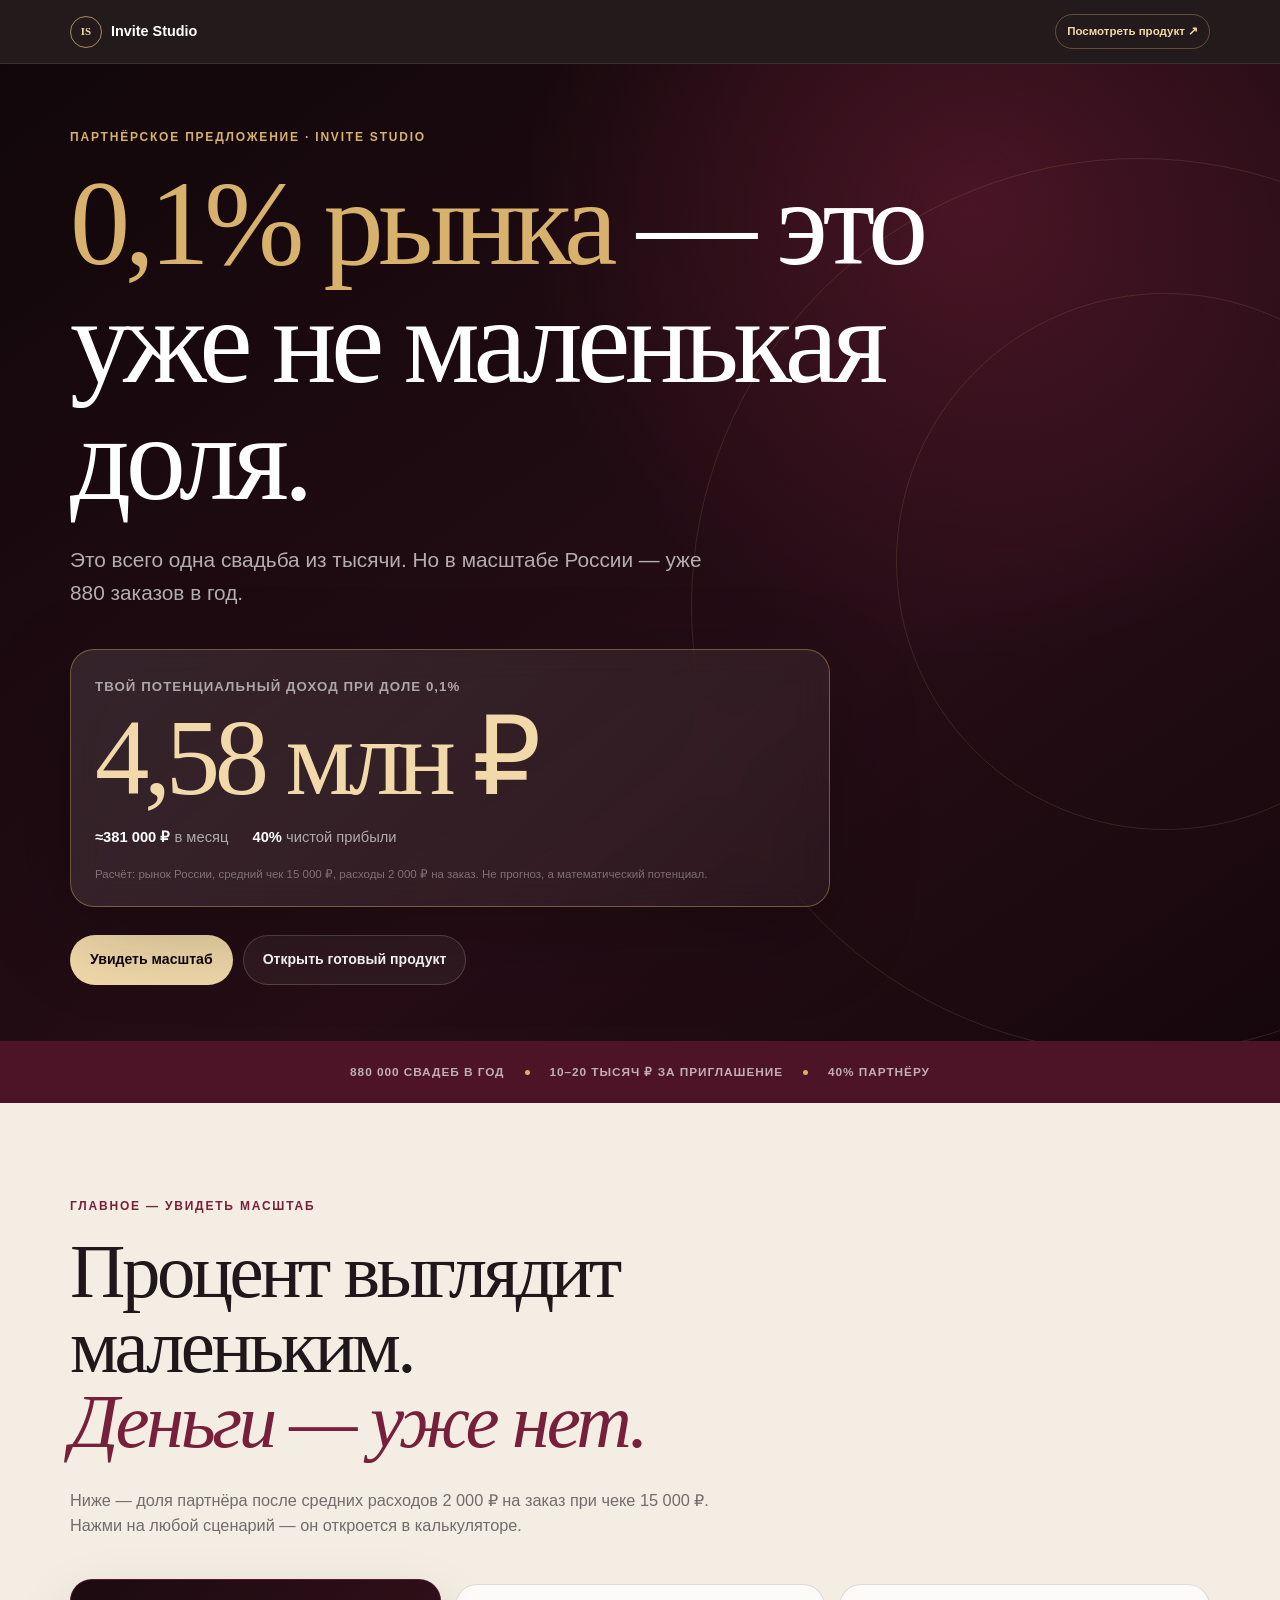
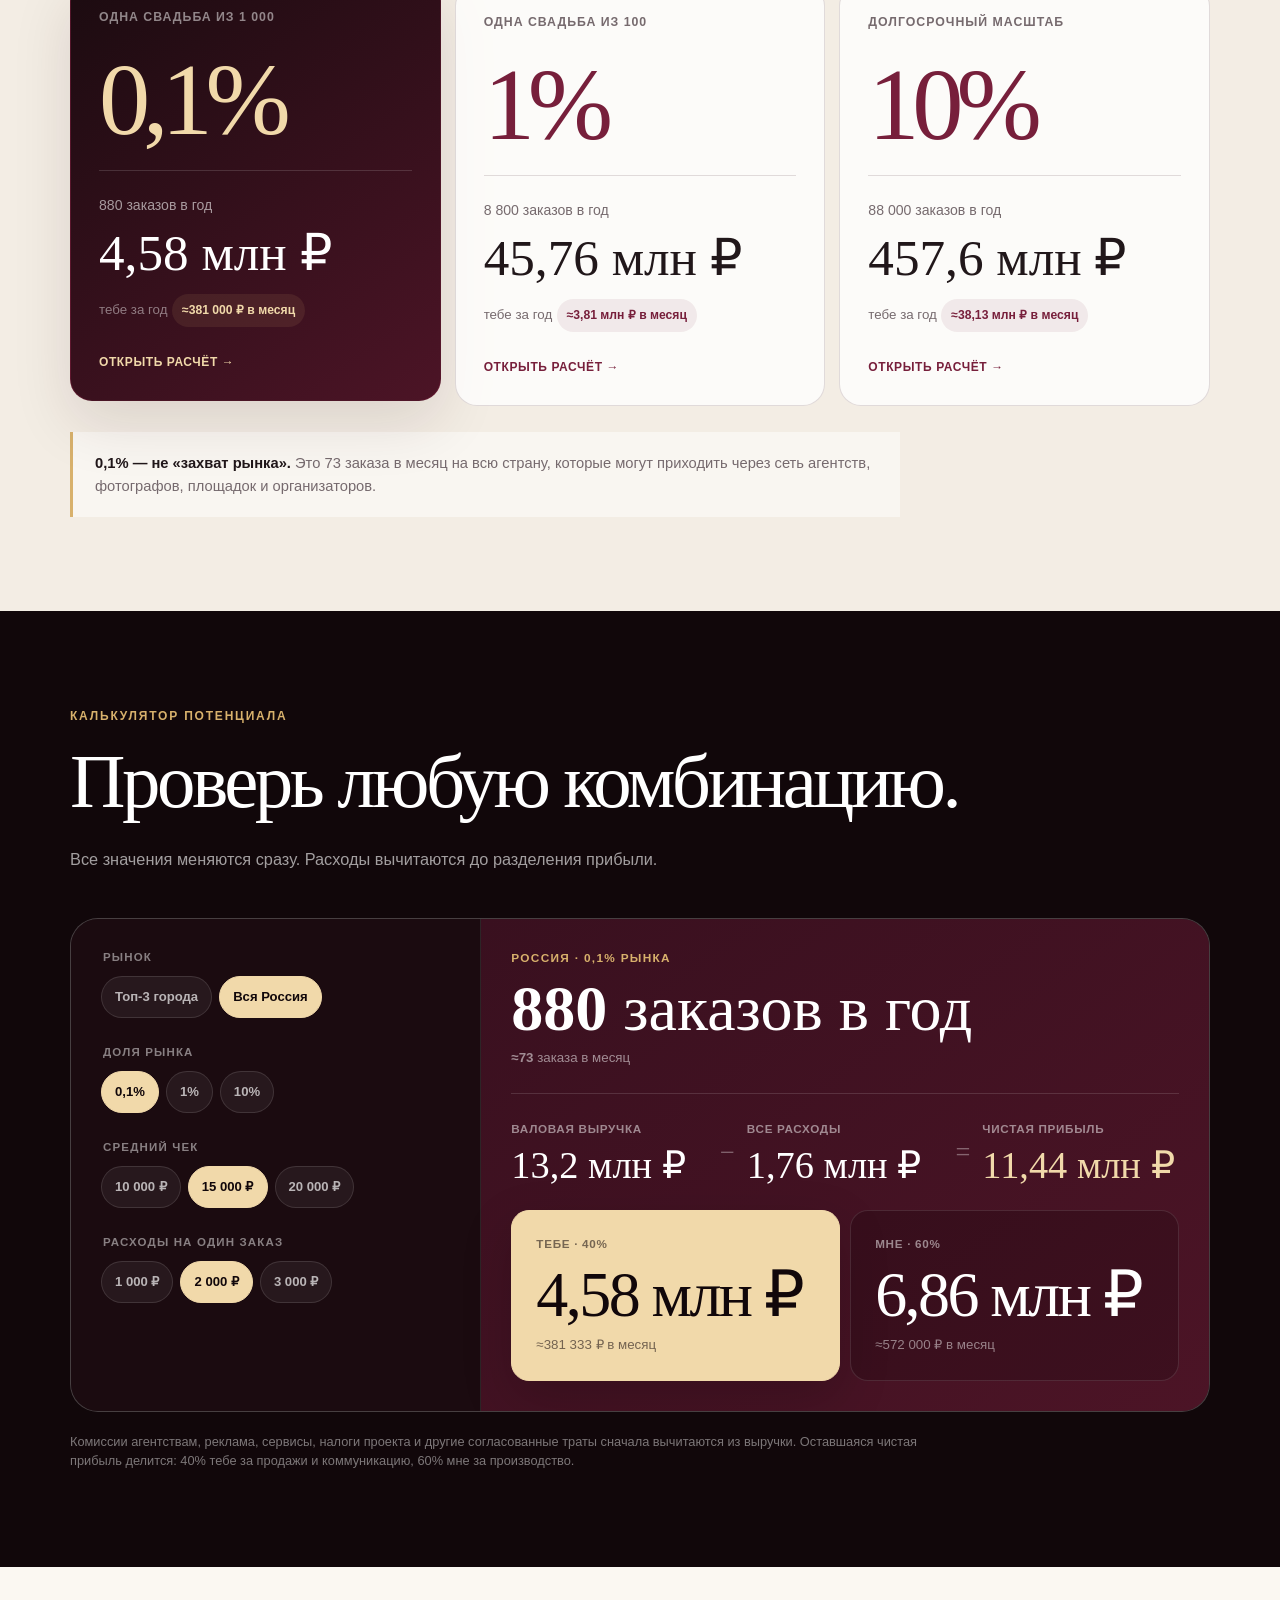
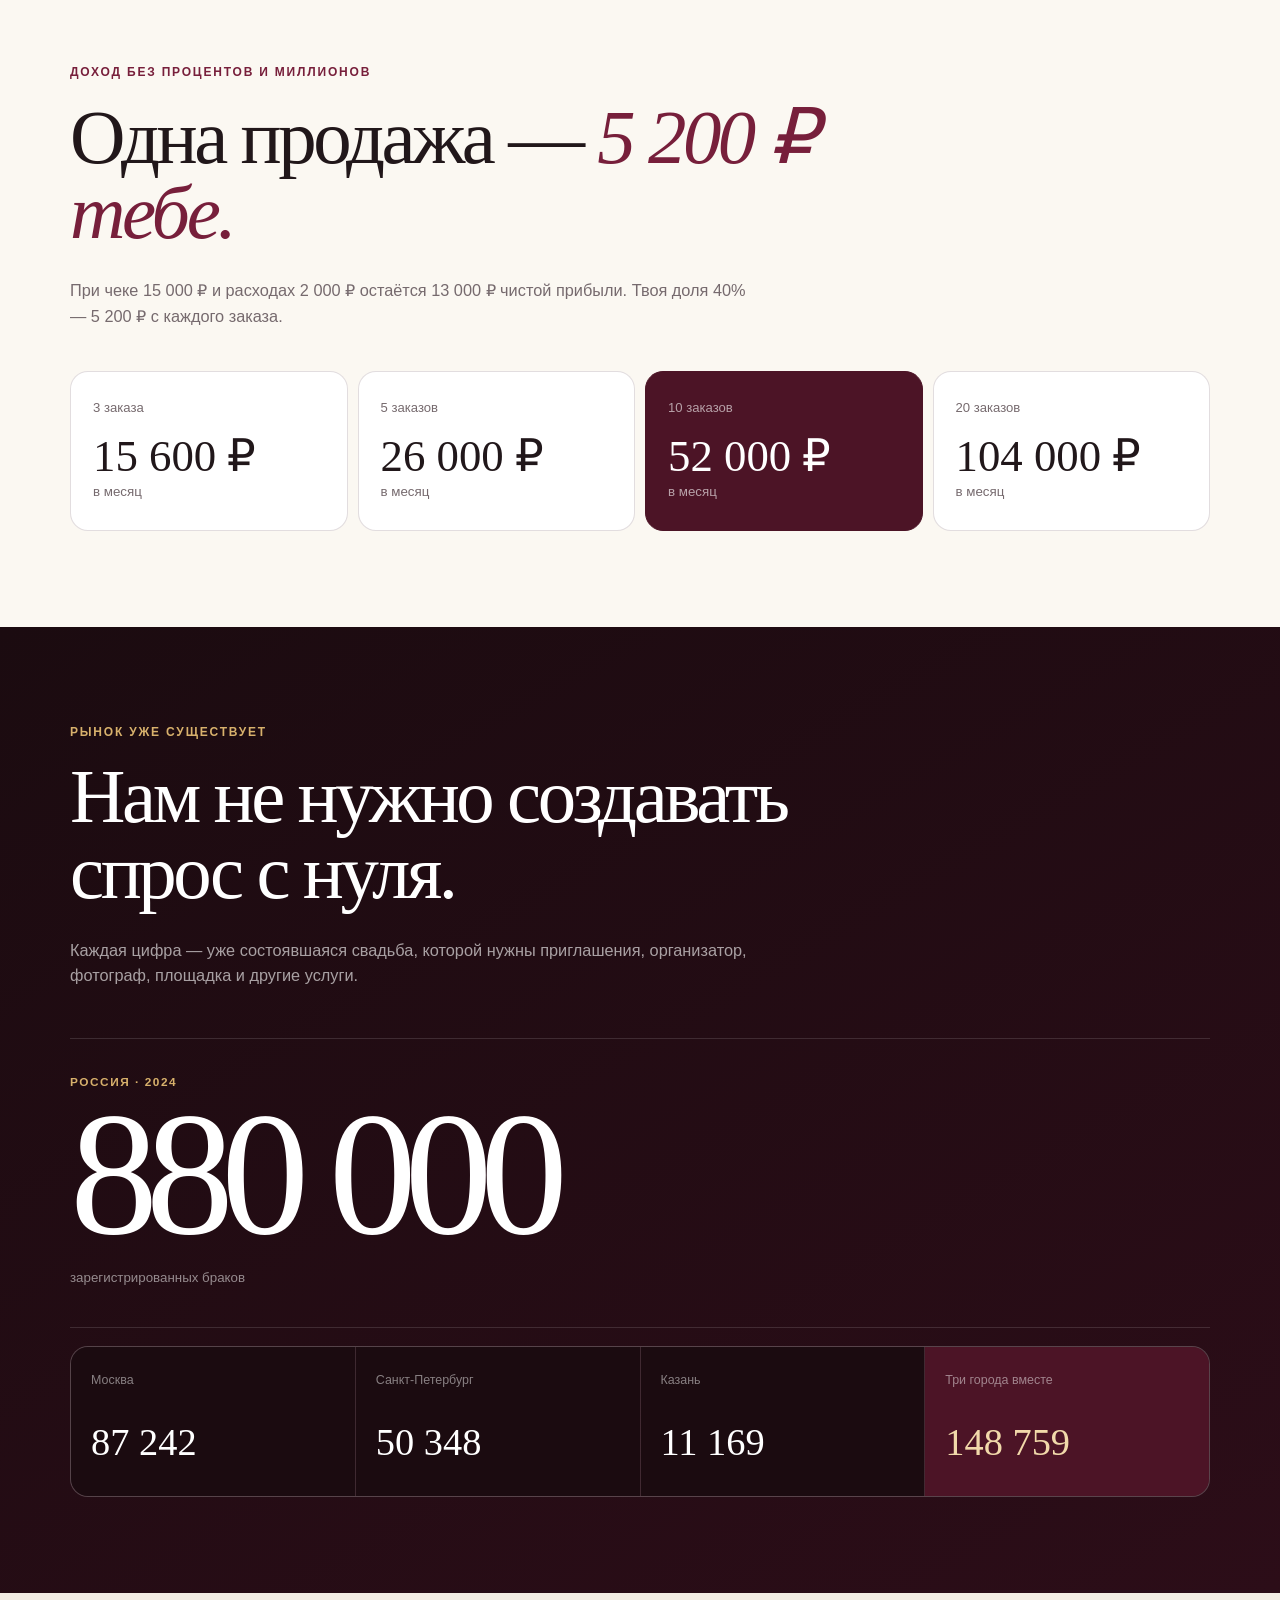
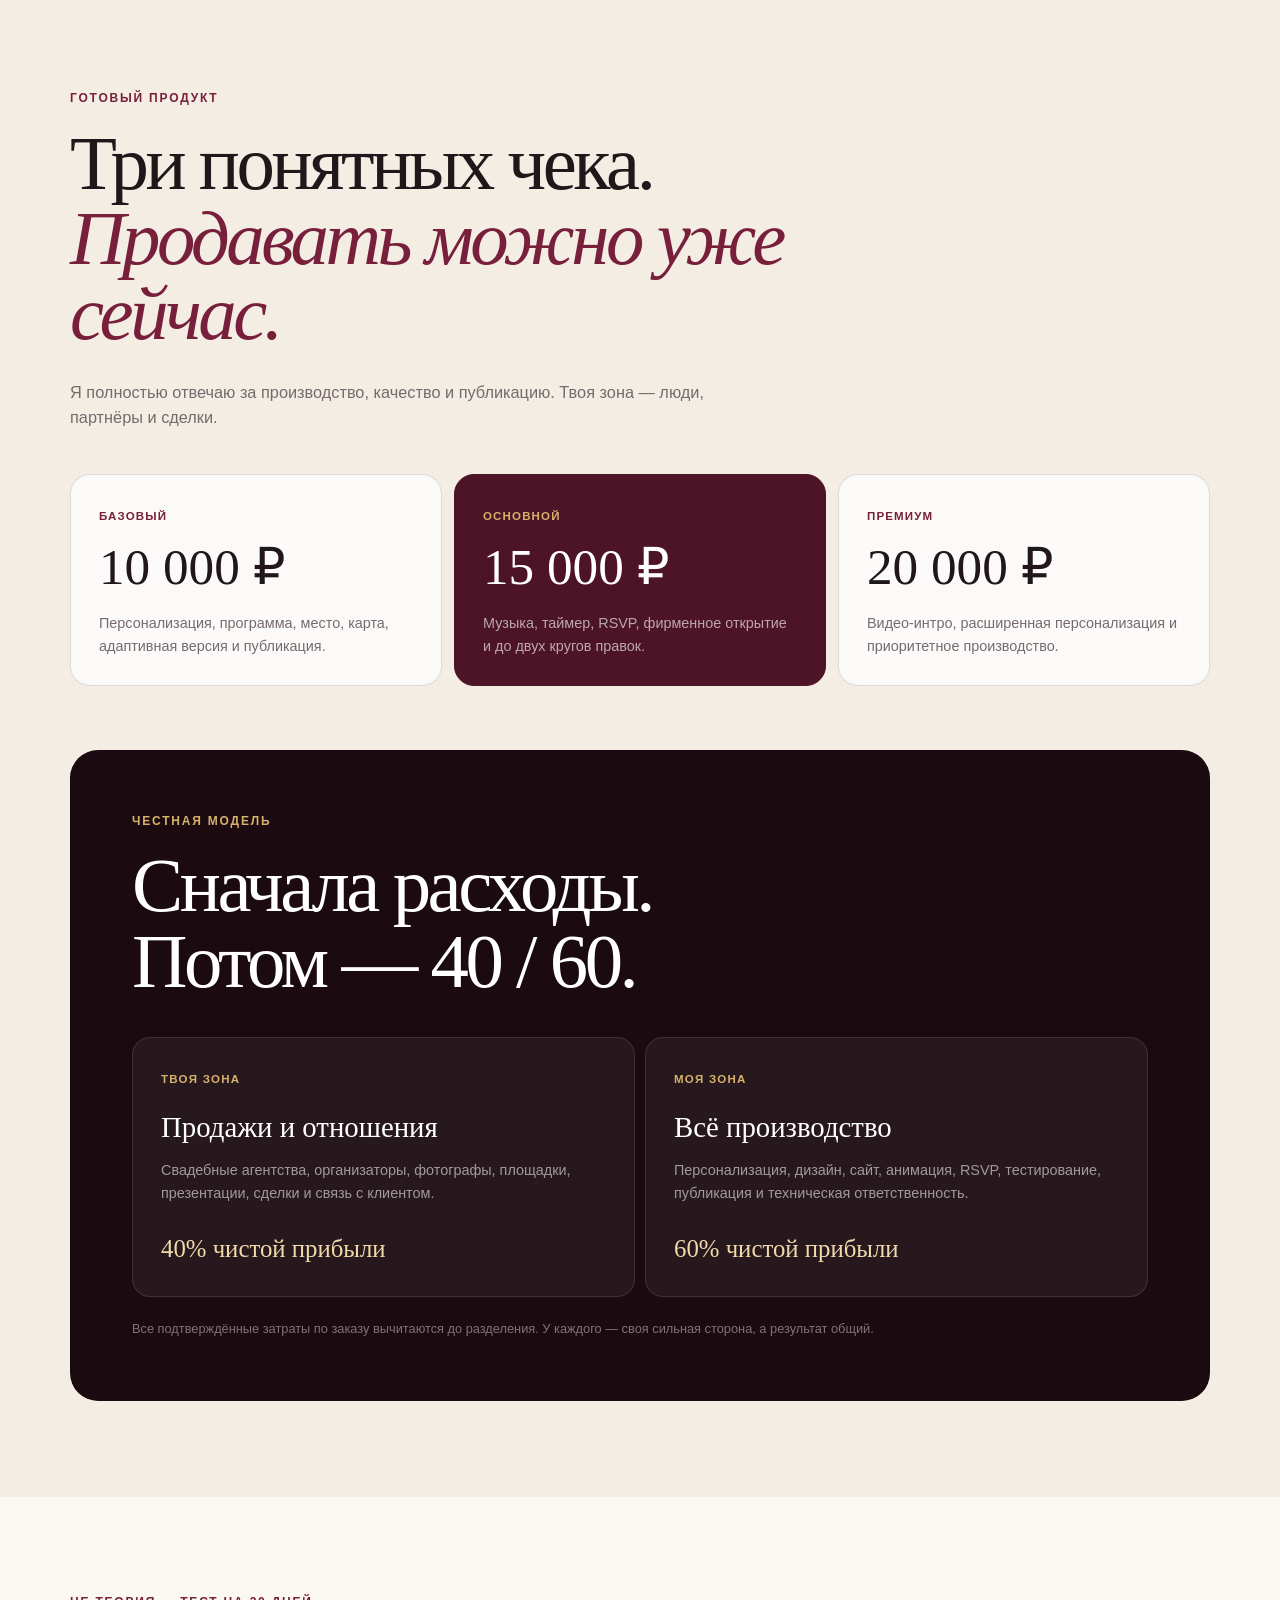
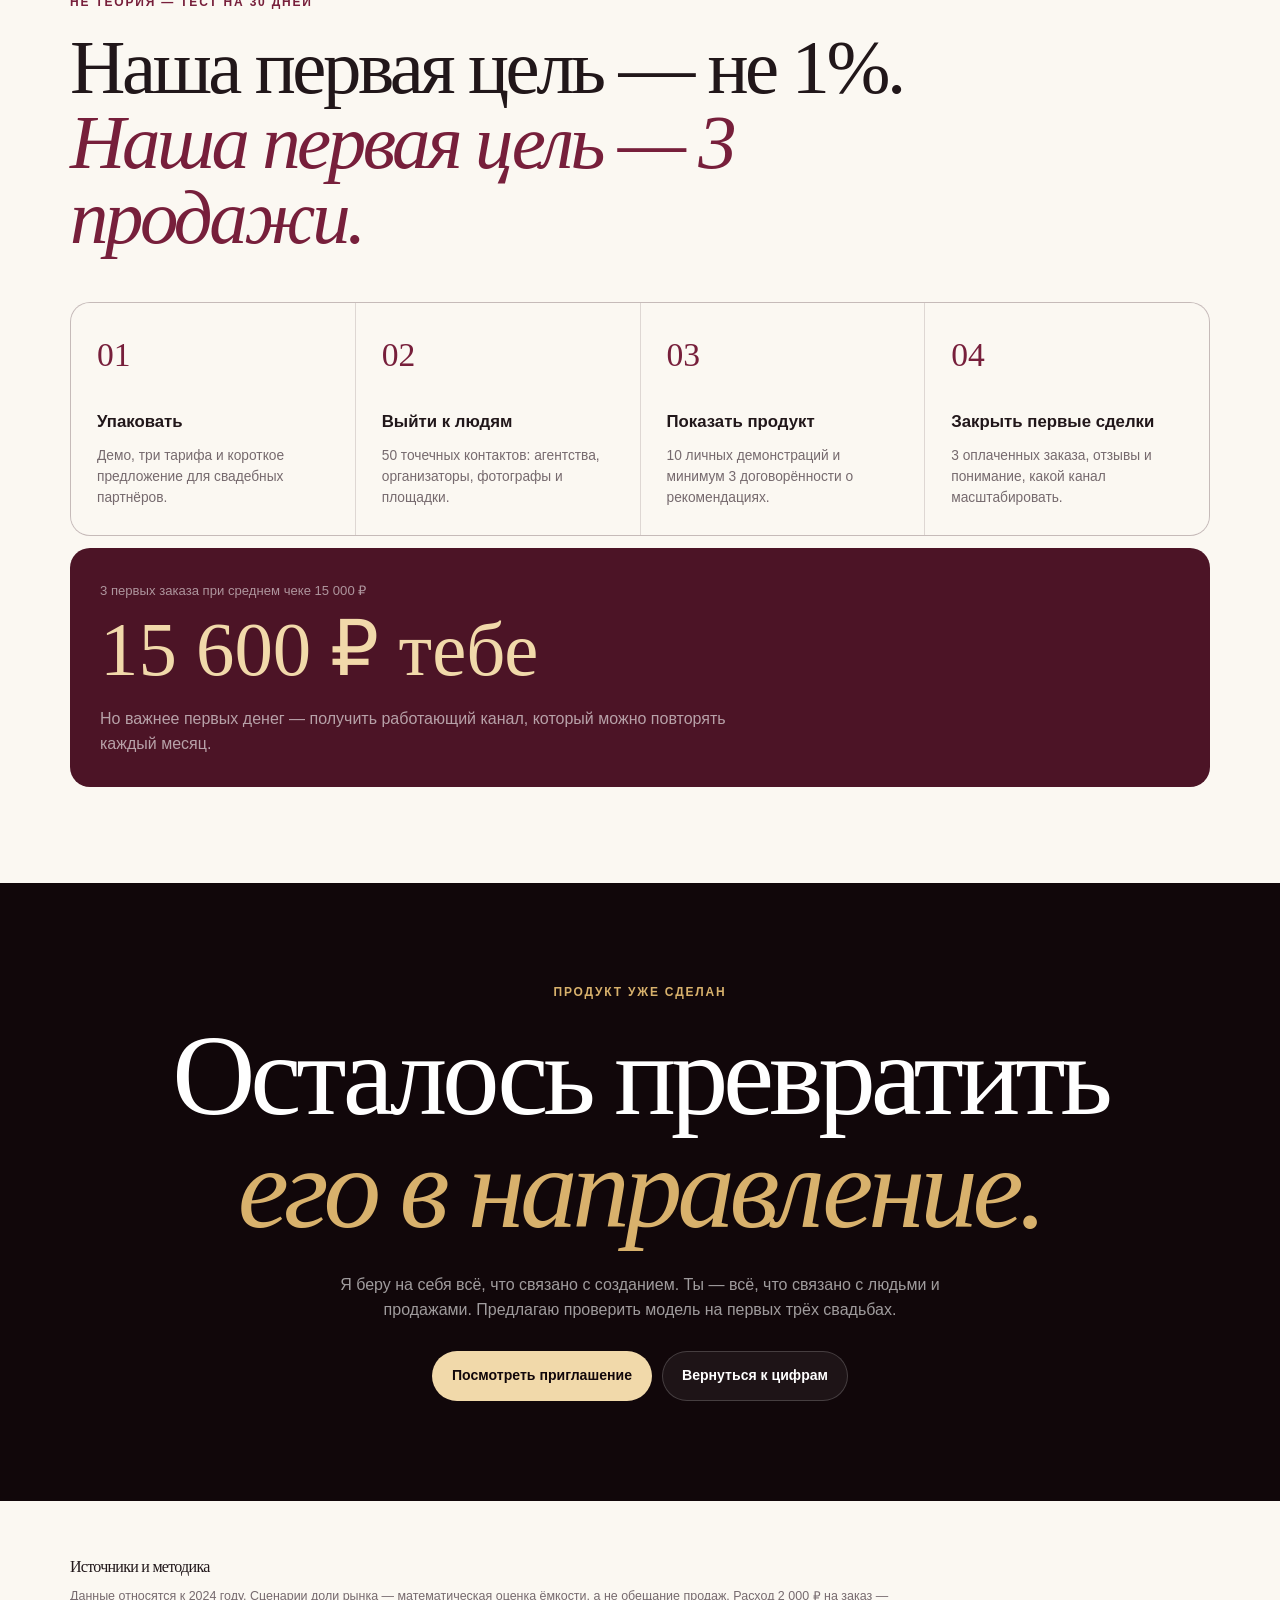
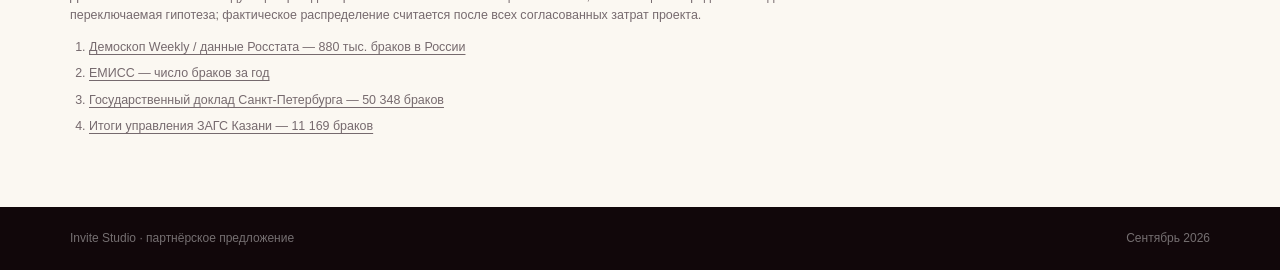
==== commit 2d4483a7: "Redesign partner pitch around market potential" ====
--- a/partner/index.html
+++ b/partner/index.html
@@ -3,11 +3,11 @@
 <head>
   <meta charset="utf-8">
   <meta name="viewport" content="width=device-width, initial-scale=1">
-  <meta name="description" content="Партнёрское предложение Invite Studio: премиальные свадебные сайты-приглашения, рынок, экономика и план запуска.">
-  <meta name="theme-color" content="#2a0c16">
+  <meta name="description" content="Партнёрское предложение Invite Studio: экономика свадебных сайтов-приглашений, доли рынка и план запуска.">
+  <meta name="theme-color" content="#16090d">
   <title>Invite Studio — партнёрское предложение</title>
-  <link rel="icon" type="image/svg+xml" href="data:image/svg+xml,%3Csvg xmlns='http://www.w3.org/2000/svg' viewBox='0 0 64 64'%3E%3Crect width='64' height='64' rx='16' fill='%232a0c16'/%3E%3Cpath d='M16 20h32v24H16z' fill='none' stroke='%23d8b16c' stroke-width='3'/%3E%3Cpath d='m17 21 15 13 15-13' fill='none' stroke='%23d8b16c' stroke-width='3'/%3E%3C/svg%3E">
-  <link rel="stylesheet" href="styles.css?v=1">
+  <link rel="icon" type="image/svg+xml" href="data:image/svg+xml,%3Csvg xmlns='http://www.w3.org/2000/svg' viewBox='0 0 64 64'%3E%3Crect width='64' height='64' rx='16' fill='%2316090d'/%3E%3Cpath d='M16 20h32v24H16z' fill='none' stroke='%23d8b16c' stroke-width='3'/%3E%3Cpath d='m17 21 15 13 15-13' fill='none' stroke='%23d8b16c' stroke-width='3'/%3E%3C/svg%3E">
+  <link rel="stylesheet" href="styles.css?v=2">
 </head>
 <body>
   <header class="topbar">
@@ -15,310 +15,247 @@
       <span class="brand-mark" aria-hidden="true">IS</span>
       <span>Invite Studio</span>
     </a>
-    <nav aria-label="Навигация по предложению">
-      <a href="#market">Рынок</a>
-      <a href="#economics">Экономика</a>
-      <a href="#plan">План</a>
-    </nav>
-    <a class="topbar-cta" href="../" target="_blank" rel="noopener">Открыть продукт</a>
+    <a class="topbar-link" href="../" target="_blank" rel="noopener">Посмотреть продукт <span aria-hidden="true">↗</span></a>
   </header>
 
   <main id="top">
-    <section class="hero section-shell">
-      <div class="hero-copy">
-        <p class="eyebrow">Партнёрское предложение</p>
-        <h1>Продукт уже есть.<br><em>Соберём вокруг него продажи.</em></h1>
-        <p class="hero-lead">Ты знаешь свадебный рынок и умеешь договариваться с людьми. Я беру на себя производство. Вместе мы превращаем готовое премиальное приглашение в понятный продукт для пар и свадебных профессионалов.</p>
+    <section class="hero">
+      <div class="hero-orbit orbit-one" aria-hidden="true"></div>
+      <div class="hero-orbit orbit-two" aria-hidden="true"></div>
+      <div class="section-shell hero-inner">
+        <p class="eyebrow">Партнёрское предложение · Invite Studio</p>
+        <h1><span>0,1% рынка</span> — это уже не маленькая доля.</h1>
+        <p class="hero-lead">Это всего одна свадьба из тысячи. Но в масштабе России — уже 880 заказов в год.</p>
+
+        <article class="hero-number" aria-label="Потенциальный доход коммерческого партнёра при доле рынка 0,1 процента">
+          <p>Твой потенциальный доход при доле 0,1%</p>
+          <strong>4,58 млн ₽</strong>
+          <div class="hero-number-meta">
+            <span><b>≈381 000 ₽</b> в месяц</span>
+            <span><b>40%</b> чистой прибыли</span>
+          </div>
+          <small>Расчёт: рынок России, средний чек 15 000 ₽, расходы 2 000 ₽ на заказ. Не прогноз, а математический потенциал.</small>
+        </article>
+
         <div class="hero-actions">
-          <a class="button button-primary" href="#market">Посмотреть цифры</a>
-          <a class="button button-ghost" href="../" target="_blank" rel="noopener">Увидеть приглашение <span aria-hidden="true">↗</span></a>
-        </div>
-        <p class="hero-note">Не идея на салфетке: адаптивный сайт, видео-открытие конверта, музыка, таймер, карта и RSVP уже работают.</p>
-      </div>
-
-      <div class="product-stage" aria-label="Пример готового свадебного приглашения">
-        <div class="stage-glow" aria-hidden="true"></div>
-        <div class="phone">
-          <div class="phone-bar" aria-hidden="true"></div>
-          <img src="../assets/images/hero-mobile.webp" alt="Вечерняя свадебная площадка в оформлении готового приглашения" width="960" height="1696">
-          <div class="phone-copy" aria-hidden="true">
-            <span>Приглашение на свадьбу</span>
-            <strong>Михаил <i>&amp;</i> Лиана</strong>
-            <small>21 · 07 · 2027</small>
-          </div>
-        </div>
-        <div class="product-chip chip-one">Видео-интро</div>
-        <div class="product-chip chip-two">RSVP внутри</div>
-        <div class="product-chip chip-three">5–7 дней</div>
-      </div>
-    </section>
-
-    <section class="proof-strip" aria-label="Ключевые показатели">
-      <div><strong>880 000</strong><span>браков в России за 2024 год</span></div>
-      <div><strong>≈149 000</strong><span>Москва + Петербург + Казань</span></div>
-      <div><strong>10–20 тыс. ₽</strong><span>три понятных тарифа</span></div>
-      <div><strong>30%</strong><span>партнёру с прямой продажи</span></div>
-    </section>
-
-    <section class="section-shell statement">
-      <p class="eyebrow">Почему это можно продавать</p>
-      <h2>Это не «ещё один сайт». Это первое впечатление от свадьбы.</h2>
-      <div class="statement-grid">
-        <p class="statement-lead">Приглашение приходит гостю раньше декора, банкета и фотографий. Пара получает один красивый адрес вместо длинной переписки, а организатор — дополнительный продукт без собственной команды разработки.</p>
-        <div class="benefit-list">
-          <article>
-            <span>01</span>
-            <div><h3>Понятная ценность</h3><p>Эмоция, вся информация о свадьбе и ответы гостей — в одном месте.</p></div>
-          </article>
-          <article>
-            <span>02</span>
-            <div><h3>Легко показать</h3><p>Готовый пример продаёт лучше объяснений: клиент открывает конверт и сразу понимает продукт.</p></div>
-          </article>
-          <article>
-            <span>03</span>
-            <div><h3>Легко встроить в свадьбу</h3><p>Агентство, фотограф или площадка рекомендуют приглашение как дополнение к своему пакету.</p></div>
-          </article>
-        </div>
-      </div>
-    </section>
-
-    <section class="market-section" id="market">
-      <div class="section-shell">
-        <div class="section-heading">
-          <div>
-            <p class="eyebrow">Размер возможности</p>
-            <h2>Даже малая доля — это заметная выручка</h2>
-          </div>
-          <p>Расчёт показывает валовую выручку до комиссий, налогов и расходов. Это ориентир ёмкости рынка, а не обещание результата.</p>
-        </div>
-
-        <div class="city-market">
-          <div class="city-bars" role="img" aria-label="Количество зарегистрированных браков в 2024 году: Москва 87 242, Санкт-Петербург 50 348, Казань 11 169">
-            <div class="city-row">
-              <div class="city-label"><span>Москва</span><strong>87 242</strong></div>
-              <div class="bar-track"><span style="--bar:100%"></span></div>
-            </div>
-            <div class="city-row">
-              <div class="city-label"><span>Санкт-Петербург</span><strong>50 348</strong></div>
-              <div class="bar-track"><span style="--bar:57.7%"></span></div>
-            </div>
-            <div class="city-row">
-              <div class="city-label"><span>Казань</span><strong>11 169</strong></div>
-              <div class="bar-track"><span style="--bar:12.8%"></span></div>
-            </div>
-          </div>
-          <aside>
-            <strong>148 759 свадеб</strong>
-            <p>совокупно в трёх крупнейших городских рынках по доступной статистике за 2024 год — около 17% всех браков страны.</p>
-          </aside>
-        </div>
-
-        <div class="calculator" aria-labelledby="calc-title">
+          <a class="button button-primary" href="#scale">Увидеть масштаб</a>
+          <a class="button button-secondary" href="../" target="_blank" rel="noopener">Открыть готовый продукт</a>
+        </div>
+      </div>
+      <div class="hero-ticker" aria-hidden="true">
+        <span>880 000 свадеб в год</span><i></i><span>10–20 тысяч ₽ за приглашение</span><i></i><span>40% партнёру</span>
+      </div>
+    </section>
+
+    <section class="scale-section" id="scale">
+      <div class="section-shell">
+        <div class="section-intro">
+          <p class="eyebrow">Главное — увидеть масштаб</p>
+          <h2>Процент выглядит маленьким.<br><em>Деньги — уже нет.</em></h2>
+          <p>Ниже — доля партнёра после средних расходов 2 000 ₽ на заказ при чеке 15 000 ₽. Нажми на любой сценарий — он откроется в калькуляторе.</p>
+        </div>
+
+        <div class="share-ladder" aria-label="Сценарии доли рынка России">
+          <button class="share-card active" type="button" data-share-jump="0.1">
+            <span class="share-kicker">Одна свадьба из 1 000</span>
+            <strong class="share-percent">0,1%</strong>
+            <div class="share-divider"></div>
+            <span class="share-orders">880 заказов в год</span>
+            <b class="share-income">4,58 млн ₽</b>
+            <small>тебе за год</small>
+            <span class="share-month">≈381 000 ₽ в месяц</span>
+          </button>
+          <button class="share-card" type="button" data-share-jump="1">
+            <span class="share-kicker">Одна свадьба из 100</span>
+            <strong class="share-percent">1%</strong>
+            <div class="share-divider"></div>
+            <span class="share-orders">8 800 заказов в год</span>
+            <b class="share-income">45,76 млн ₽</b>
+            <small>тебе за год</small>
+            <span class="share-month">≈3,81 млн ₽ в месяц</span>
+          </button>
+          <button class="share-card" type="button" data-share-jump="10">
+            <span class="share-kicker">Долгосрочный масштаб</span>
+            <strong class="share-percent">10%</strong>
+            <div class="share-divider"></div>
+            <span class="share-orders">88 000 заказов в год</span>
+            <b class="share-income">457,6 млн ₽</b>
+            <small>тебе за год</small>
+            <span class="share-month">≈38,13 млн ₽ в месяц</span>
+          </button>
+        </div>
+
+        <p class="scale-note"><b>0,1% — не «захват рынка».</b> Это 73 заказа в месяц на всю страну, которые могут приходить через сеть агентств, фотографов, площадок и организаторов.</p>
+      </div>
+    </section>
+
+    <section class="calculator-section" id="calculator">
+      <div class="section-shell">
+        <div class="section-intro light">
+          <p class="eyebrow">Калькулятор потенциала</p>
+          <h2>Проверь любую комбинацию.</h2>
+          <p>Все значения меняются сразу. Расходы вычитаются до разделения прибыли.</p>
+        </div>
+
+        <div class="calculator">
           <div class="calculator-controls">
-            <div>
-              <span class="control-label" id="calc-title">Рынок</span>
+            <fieldset>
+              <legend>Рынок</legend>
               <div class="segmented" data-control="market">
-                <button type="button" data-value="top3" class="active" aria-pressed="true">Топ-3 города</button>
-                <button type="button" data-value="russia" aria-pressed="false">Вся Россия</button>
-              </div>
-            </div>
-            <div>
-              <span class="control-label">Доля</span>
+                <button type="button" data-value="top3" aria-pressed="false">Топ-3 города</button>
+                <button type="button" data-value="russia" class="active" aria-pressed="true">Вся Россия</button>
+              </div>
+            </fieldset>
+            <fieldset>
+              <legend>Доля рынка</legend>
               <div class="segmented" data-control="share">
                 <button type="button" data-value="0.1" class="active" aria-pressed="true">0,1%</button>
                 <button type="button" data-value="1" aria-pressed="false">1%</button>
                 <button type="button" data-value="10" aria-pressed="false">10%</button>
               </div>
-            </div>
-            <div>
-              <span class="control-label">Средний чек</span>
+            </fieldset>
+            <fieldset>
+              <legend>Средний чек</legend>
               <div class="segmented" data-control="price">
                 <button type="button" data-value="10000" aria-pressed="false">10 000 ₽</button>
                 <button type="button" data-value="15000" class="active" aria-pressed="true">15 000 ₽</button>
                 <button type="button" data-value="20000" aria-pressed="false">20 000 ₽</button>
               </div>
+            </fieldset>
+            <fieldset>
+              <legend>Расходы на один заказ</legend>
+              <div class="segmented" data-control="cost">
+                <button type="button" data-value="1000" aria-pressed="false">1 000 ₽</button>
+                <button type="button" data-value="2000" class="active" aria-pressed="true">2 000 ₽</button>
+                <button type="button" data-value="3000" aria-pressed="false">3 000 ₽</button>
+              </div>
+            </fieldset>
+          </div>
+
+          <div class="calculator-results" aria-live="polite">
+            <div class="result-context">
+              <span id="scenarioLabel">Россия · 0,1% рынка</span>
+              <strong><b id="ordersResult">880</b> заказов в год</strong>
+              <small><b id="monthlyResult">≈73</b> заказа в месяц</small>
             </div>
-          </div>
-
-          <div class="calculator-result" aria-live="polite">
-            <p>Потенциал валовой выручки в год</p>
-            <strong id="revenueResult">2,24 млн ₽</strong>
-            <div>
-              <span><b id="ordersResult">149</b> заказов в год</span>
-              <span><b id="monthlyResult">≈12</b> заказов в месяц</span>
+
+            <div class="money-flow">
+              <article><span>Валовая выручка</span><strong id="revenueResult">13,2 млн ₽</strong></article>
+              <div class="flow-minus" aria-hidden="true">−</div>
+              <article><span>Все расходы</span><strong id="costResult">1,76 млн ₽</strong></article>
+              <div class="flow-equals" aria-hidden="true">=</div>
+              <article class="net-result"><span>Чистая прибыль</span><strong id="netResult">11,44 млн ₽</strong></article>
             </div>
-          </div>
-        </div>
-
-        <div class="matrix-wrap">
-          <article class="matrix-card">
-            <div class="matrix-title"><div><span>Рынок 1</span><h3>Топ-3 города</h3></div><strong>148 759 свадеб</strong></div>
-            <div class="table-scroll">
-              <table>
-                <thead><tr><th>Доля / заказы</th><th>10 000 ₽</th><th>15 000 ₽</th><th>20 000 ₽</th></tr></thead>
-                <tbody id="top3Table"></tbody>
-              </table>
+
+            <div class="split-results">
+              <article class="partner-result"><span>Тебе · 40%</span><strong id="partnerResult">4,58 млн ₽</strong><small id="partnerMonthly">≈381 000 ₽ в месяц</small></article>
+              <article><span>Мне · 60%</span><strong id="studioResult">6,86 млн ₽</strong><small id="studioMonthly">≈572 000 ₽ в месяц</small></article>
             </div>
-          </article>
-          <article class="matrix-card">
-            <div class="matrix-title"><div><span>Рынок 2</span><h3>Вся Россия</h3></div><strong>880 000 свадеб</strong></div>
-            <div class="table-scroll">
-              <table>
-                <thead><tr><th>Доля / заказы</th><th>10 000 ₽</th><th>15 000 ₽</th><th>20 000 ₽</th></tr></thead>
-                <tbody id="russiaTable"></tbody>
-              </table>
-            </div>
-          </article>
-        </div>
-      </div>
-    </section>
-
-    <section class="section-shell pricing" id="economics">
-      <div class="section-heading">
-        <div><p class="eyebrow">Линейка продукта</p><h2>Три тарифа — без сложного выбора</h2></div>
-        <p>Пакеты разделены по глубине персонализации и сложности эффекта. Средний тариф опирается на уже готовый продукт.</p>
-      </div>
-      <div class="pricing-grid">
-        <article class="price-card">
-          <p class="price-name">Essential</p>
-          <div class="price">10 000 <small>₽</small></div>
-          <p class="price-intro">Красиво и по делу — для пары, которой нужен готовый формат.</p>
-          <ul>
-            <li>Персонализация имён, даты и текста</li>
-            <li>Программа, место и карта</li>
-            <li>Мобильная и desktop-версия</li>
-            <li>Публикация приглашения</li>
-          </ul>
-        </article>
-        <article class="price-card featured">
-          <div class="popular">Основной тариф</div>
-          <p class="price-name">Signature</p>
-          <div class="price">15 000 <small>₽</small></div>
-          <p class="price-intro">Текущий продукт под ключ с полной свадебной механикой.</p>
-          <ul>
-            <li>Всё из Essential</li>
-            <li>Музыка, таймер и RSVP</li>
-            <li>Фирменная анимация открытия</li>
-            <li>До двух кругов правок</li>
-          </ul>
-        </article>
-        <article class="price-card">
-          <p class="price-name">Cinema</p>
-          <div class="price">20 000 <small>₽</small></div>
-          <p class="price-intro">Максимальный эффект для свадьбы с сильной визуальной концепцией.</p>
-          <ul>
-            <li>Всё из Signature</li>
-            <li>Премиальное видео-открытие</li>
-            <li>Расширенная персонализация</li>
-            <li>Приоритетное производство</li>
-          </ul>
-        </article>
-      </div>
-
-      <div class="split-card">
-        <div class="split-heading">
-          <p class="eyebrow">Рабочая модель партнёрства</p>
-          <h2>Понятно, кто за что отвечает и сколько получает</h2>
-        </div>
-        <div class="roles">
-          <article>
-            <span class="role-badge">Продажи</span>
-            <h3>Коммерческий партнёр</h3>
-            <p>Находит каналы, проводит презентации, закрывает сделки, собирает материалы и держит связь с клиентом.</p>
-            <strong>30% с прямой продажи</strong>
-          </article>
-          <div class="plus" aria-hidden="true">+</div>
-          <article>
-            <span class="role-badge">Производство</span>
-            <h3>Invite Studio</h3>
-            <p>Персонализирует дизайн, собирает сайт, настраивает RSVP, тестирует, публикует и отвечает за качество.</p>
-            <strong>70% на производство</strong>
-          </article>
-        </div>
-        <p class="split-note">Если заказ приходит через агента или фотографа: 20% коммерческому партнёру + 10% рекомендателю + 70% производству. Проценты — стартовая модель для обсуждения.</p>
-      </div>
-
-      <div class="income-card">
-        <div>
-          <p class="eyebrow">Личная экономика</p>
-          <h2>Что это даёт партнёру при среднем чеке 15 000 ₽</h2>
-          <p>Расчёт прямых продаж с комиссией 30%. Смешанная линейка 10 / 15 / 20 тысяч тоже даёт средний чек около 15 тысяч при равномерном спросе.</p>
-        </div>
-        <div class="income-scenarios">
-          <article><span>5 заказов / мес.</span><strong>22 500 ₽</strong><small>доход партнёра</small></article>
-          <article class="featured-income"><span>10 заказов / мес.</span><strong>45 000 ₽</strong><small>доход партнёра</small></article>
-          <article><span>20 заказов / мес.</span><strong>90 000 ₽</strong><small>доход партнёра</small></article>
+          </div>
+        </div>
+
+        <p class="calculator-note">Комиссии агентствам, реклама, сервисы, налоги проекта и другие согласованные траты сначала вычитаются из выручки. Оставшаяся чистая прибыль делится: 40% тебе за продажи и коммуникацию, 60% мне за производство.</p>
+      </div>
+    </section>
+
+    <section class="reality-section">
+      <div class="section-shell">
+        <div class="section-intro">
+          <p class="eyebrow">Доход без процентов и миллионов</p>
+          <h2>Одна продажа — <em>5 200 ₽ тебе.</em></h2>
+          <p>При чеке 15 000 ₽ и расходах 2 000 ₽ остаётся 13 000 ₽ чистой прибыли. Твоя доля 40% — 5 200 ₽ с каждого заказа.</p>
+        </div>
+        <div class="monthly-grid">
+          <article><span>3 заказа</span><strong>15 600 ₽</strong><small>в месяц</small></article>
+          <article><span>5 заказов</span><strong>26 000 ₽</strong><small>в месяц</small></article>
+          <article class="featured"><span>10 заказов</span><strong>52 000 ₽</strong><small>в месяц</small></article>
+          <article><span>20 заказов</span><strong>104 000 ₽</strong><small>в месяц</small></article>
+        </div>
+      </div>
+    </section>
+
+    <section class="market-section">
+      <div class="section-shell">
+        <div class="section-intro light">
+          <p class="eyebrow">Рынок уже существует</p>
+          <h2>Нам не нужно создавать спрос с нуля.</h2>
+          <p>Каждая цифра — уже состоявшаяся свадьба, которой нужны приглашения, организатор, фотограф, площадка и другие услуги.</p>
+        </div>
+        <div class="market-total"><span>Россия · 2024</span><strong>880 000</strong><small>зарегистрированных браков</small></div>
+        <div class="city-grid">
+          <article><span>Москва</span><strong>87 242</strong></article>
+          <article><span>Санкт-Петербург</span><strong>50 348</strong></article>
+          <article><span>Казань</span><strong>11 169</strong></article>
+          <article class="city-total"><span>Три города вместе</span><strong>148 759</strong></article>
+        </div>
+      </div>
+    </section>
+
+    <section class="offer-section" id="economics">
+      <div class="section-shell">
+        <div class="section-intro">
+          <p class="eyebrow">Готовый продукт</p>
+          <h2>Три понятных чека.<br><em>Продавать можно уже сейчас.</em></h2>
+          <p>Я полностью отвечаю за производство, качество и публикацию. Твоя зона — люди, партнёры и сделки.</p>
+        </div>
+
+        <div class="pricing-grid">
+          <article><span>Базовый</span><strong>10 000 ₽</strong><p>Персонализация, программа, место, карта, адаптивная версия и публикация.</p></article>
+          <article class="featured"><span>Основной</span><strong>15 000 ₽</strong><p>Музыка, таймер, RSVP, фирменное открытие и до двух кругов правок.</p></article>
+          <article><span>Премиум</span><strong>20 000 ₽</strong><p>Видео-интро, расширенная персонализация и приоритетное производство.</p></article>
+        </div>
+
+        <div class="partnership-card">
+          <div class="partnership-heading"><p class="eyebrow">Честная модель</p><h2>Сначала расходы.<br>Потом — 40 / 60.</h2></div>
+          <div class="role-grid">
+            <article><span>Твоя зона</span><h3>Продажи и отношения</h3><p>Свадебные агентства, организаторы, фотографы, площадки, презентации, сделки и связь с клиентом.</p><strong>40% чистой прибыли</strong></article>
+            <article><span>Моя зона</span><h3>Всё производство</h3><p>Персонализация, дизайн, сайт, анимация, RSVP, тестирование, публикация и техническая ответственность.</p><strong>60% чистой прибыли</strong></article>
+          </div>
+          <p class="partnership-note">Все подтверждённые затраты по заказу вычитаются до разделения. У каждого — своя сильная сторона, а результат общий.</p>
         </div>
       </div>
     </section>
 
     <section class="plan-section" id="plan">
       <div class="section-shell">
-        <div class="section-heading light">
-          <div><p class="eyebrow">Пилот на 30 дней</p><h2>Не строим отдел продаж. Проверяем один рабочий маршрут.</h2></div>
-          <p>Цель пилота — первые 3–5 оплаченных заказов и понимание, какой канал даёт сделки быстрее всего.</p>
-        </div>
-        <div class="timeline">
-          <article><span>Неделя 1</span><h3>Упаковать</h3><p>Короткий оффер, три тарифа, демо и шаблон сообщения для партнёров.</p></article>
-          <article><span>Неделя 2</span><h3>Выйти в рынок</h3><p>50 точечных контактов: агентства, организаторы, фотографы, площадки и декораторы.</p></article>
-          <article><span>Неделя 3</span><h3>Показать</h3><p>10 личных демонстраций и 3 договорённости о рекомендациях клиентам.</p></article>
-          <article><span>Неделя 4</span><h3>Продать и измерить</h3><p>Первые заказы, отзывы, конверсия каналов и решение о масштабировании.</p></article>
-        </div>
-
-        <div class="funnel-card">
-          <div class="funnel-copy">
-            <p class="eyebrow">Ориентир на месяц</p>
-            <h2>50 контактов → 10 показов → 3 сделки</h2>
-            <p>При среднем чеке 15 000 ₽ это 45 000 ₽ валовой выручки в первый тестовый месяц. Важнее денег на старте — найти повторяемый канал и собрать первые рекомендации.</p>
-          </div>
-          <div class="funnel-numbers" aria-label="Воронка первого месяца">
-            <div><strong>50</strong><span>контактов</span></div>
-            <div><strong>10</strong><span>демо</span></div>
-            <div><strong>3</strong><span>заказа</span></div>
-          </div>
-        </div>
-      </div>
-    </section>
-
-    <section class="section-shell why-you">
-      <div class="why-image"><img src="../assets/images/venue-interior.webp" alt="Интерьер свадебной площадки премиального уровня" width="724" height="543" loading="lazy"></div>
-      <div class="why-copy">
-        <p class="eyebrow">Почему именно вместе</p>
-        <h2>Производство без продаж не растёт. Продажи без продукта нечего масштабировать.</h2>
-        <p>У нас уже есть сильная демонстрация и понятная себестоимость времени. У тебя — знание свадебной среды, языка клиентов и людей, которым можно это предложить без холодной рекламы.</p>
-        <blockquote>Я не предлагаю тебе «искать клиентов для сайта». Я предлагаю вместе собрать отдельное направление, где у каждого своя сильная сторона и прозрачная доля.</blockquote>
+        <div class="section-intro"><p class="eyebrow">Не теория — тест на 30 дней</p><h2>Наша первая цель — не 1%.<br><em>Наша первая цель — 3 продажи.</em></h2></div>
+        <div class="pilot-grid">
+          <article><span>01</span><h3>Упаковать</h3><p>Демо, три тарифа и короткое предложение для свадебных партнёров.</p></article>
+          <article><span>02</span><h3>Выйти к людям</h3><p>50 точечных контактов: агентства, организаторы, фотографы и площадки.</p></article>
+          <article><span>03</span><h3>Показать продукт</h3><p>10 личных демонстраций и минимум 3 договорённости о рекомендациях.</p></article>
+          <article><span>04</span><h3>Закрыть первые сделки</h3><p>3 оплаченных заказа, отзывы и понимание, какой канал масштабировать.</p></article>
+        </div>
+        <div class="pilot-result"><span>3 первых заказа при среднем чеке 15 000 ₽</span><strong>15 600 ₽ тебе</strong><p>Но важнее первых денег — получить работающий канал, который можно повторять каждый месяц.</p></div>
       </div>
     </section>
 
     <section class="closing">
-      <div class="section-shell closing-inner">
-        <p class="eyebrow">Следующий шаг</p>
-        <h2>Давай проверим это на первых трёх свадьбах.</h2>
-        <p>30 дней, готовый продукт, понятные роли и одна цель — получить первые сделки без больших вложений.</p>
+      <div class="section-shell">
+        <p class="eyebrow">Продукт уже сделан</p>
+        <h2>Осталось превратить<br><em>его в направление.</em></h2>
+        <p>Я беру на себя всё, что связано с созданием. Ты — всё, что связано с людьми и продажами. Предлагаю проверить модель на первых трёх свадьбах.</p>
         <div class="hero-actions centered">
-          <a class="button button-primary" href="../" target="_blank" rel="noopener">Открыть готовое приглашение <span aria-hidden="true">↗</span></a>
-          <a class="button button-ghost light-button" href="#economics">Вернуться к экономике</a>
-        </div>
-      </div>
-    </section>
-
-    <section class="sources section-shell" aria-labelledby="sources-title">
-      <h2 id="sources-title">Источники и методика</h2>
-      <p>Количество браков — регистрации органов ЗАГС. Россия: 880 тыс. в 2024 году. Москва и Санкт-Петербург считаются как города федерального значения; по Казани использованы данные городского управления ЗАГС. Выручка = округлённое количество заказов × цена пакета. Данные о доле рынка — математические сценарии, не прогноз продаж.</p>
-      <ol>
-        <li><a href="https://www.demoscope.ru/weekly/2025/01067/barom06.php" target="_blank" rel="noopener">Демоскоп Weekly / данные Росстата — 880 тыс. браков в России в 2024 году</a></li>
-        <li><a href="https://fedstat.ru/indicator/31525" target="_blank" rel="noopener">ЕМИСС — число браков за год по субъектам России</a></li>
-        <li><a href="https://www.family.ksp.gov.spb.ru/" target="_blank" rel="noopener">Государственный доклад Санкт-Петербурга — 50 348 браков в 2024 году</a></li>
-        <li><a href="https://kazan.mk.ru/social/2025/01/27/v-2024-godu-v-kazani-zaregistrirovali-brak-bolee-11-tysyach-par.html" target="_blank" rel="noopener">Итоги управления ЗАГС Казани — 11 169 браков в 2024 году</a></li>
-      </ol>
+          <a class="button button-primary" href="../" target="_blank" rel="noopener">Посмотреть приглашение</a>
+          <a class="button button-secondary" href="#calculator">Вернуться к цифрам</a>
+        </div>
+      </div>
+    </section>
+
+    <section class="sources">
+      <div class="section-shell">
+        <h2>Источники и методика</h2>
+        <p>Данные относятся к 2024 году. Сценарии доли рынка — математическая оценка ёмкости, а не обещание продаж. Расход 2 000 ₽ на заказ — переключаемая гипотеза; фактическое распределение считается после всех согласованных затрат проекта.</p>
+        <ol>
+          <li><a href="https://www.demoscope.ru/weekly/2025/01067/barom06.php" target="_blank" rel="noopener">Демоскоп Weekly / данные Росстата — 880 тыс. браков в России</a></li>
+          <li><a href="https://fedstat.ru/indicator/31525" target="_blank" rel="noopener">ЕМИСС — число браков за год</a></li>
+          <li><a href="https://www.family.ksp.gov.spb.ru/" target="_blank" rel="noopener">Государственный доклад Санкт-Петербурга — 50 348 браков</a></li>
+          <li><a href="https://kazan.mk.ru/social/2025/01/27/v-2024-godu-v-kazani-zaregistrirovali-brak-bolee-11-tysyach-par.html" target="_blank" rel="noopener">Итоги управления ЗАГС Казани — 11 169 браков</a></li>
+        </ol>
+      </div>
     </section>
   </main>
 
-  <footer>
-    <span>Invite Studio</span>
-    <span>Партнёрское предложение · 2026</span>
-  </footer>
-
-  <script src="app.js?v=1"></script>
+  <footer><span>Invite Studio · партнёрское предложение</span><span>Сентябрь 2026</span></footer>
+  <script src="app.js?v=2"></script>
 </body>
 </html>
--- a/partner/styles.css
+++ b/partner/styles.css
@@ -1,311 +1,253 @@
 :root {
-  --wine-950: #1d0710;
-  --wine-900: #2a0c16;
-  --wine-800: #411421;
-  --wine-700: #682238;
-  --wine-600: #8b3550;
+  --black: #11070a;
+  --black-soft: #1b0b10;
+  --wine: #4c1426;
+  --wine-light: #771f3b;
   --gold: #d8b16c;
-  --gold-light: #f0d6a5;
-  --ivory: #fbf7ef;
-  --paper: #f5eee4;
-  --ink: #24191d;
-  --muted: #74676b;
-  --line: rgba(65, 20, 33, .14);
-  --shadow: 0 24px 70px rgba(42, 12, 22, .13);
-  --radius: 24px;
+  --gold-soft: #f1d9aa;
+  --cream: #fbf8f2;
+  --paper: #f3ede4;
+  --ink: #21171a;
+  --muted: #766a6e;
+  --line: rgba(50, 20, 30, .14);
+  --radius: 22px;
 }
 
 * { box-sizing: border-box; }
-
-html { scroll-behavior: smooth; scroll-padding-top: 88px; }
-
-body {
-  margin: 0;
-  min-width: 320px;
-  overflow-x: hidden;
-  color: var(--ink);
-  background: var(--ivory);
-  font-family: Inter, ui-sans-serif, -apple-system, BlinkMacSystemFont, "Segoe UI", sans-serif;
-  font-size: 16px;
-  line-height: 1.6;
-  -webkit-font-smoothing: antialiased;
-}
-
+html { scroll-behavior: smooth; scroll-padding-top: 72px; }
+body { margin: 0; min-width: 320px; overflow-x: hidden; color: var(--ink); background: var(--cream); font-family: Inter, ui-sans-serif, -apple-system, BlinkMacSystemFont, "Segoe UI", sans-serif; font-size: 16px; line-height: 1.55; -webkit-font-smoothing: antialiased; }
 a { color: inherit; }
 button, a { -webkit-tap-highlight-color: transparent; }
-img { display: block; max-width: 100%; }
-
-.section-shell {
-  width: min(1180px, calc(100% - 48px));
-  margin-inline: auto;
-}
-
-.topbar {
-  position: sticky;
-  top: 0;
-  z-index: 20;
-  min-height: 72px;
-  display: grid;
-  grid-template-columns: 1fr auto 1fr;
-  align-items: center;
-  gap: 24px;
-  padding: 12px max(24px, calc((100vw - 1180px) / 2));
-  color: #fff;
-  background: rgba(29, 7, 16, .94);
-  border-bottom: 1px solid rgba(240, 214, 165, .15);
-  backdrop-filter: blur(16px);
-}
-
-.brand { display: inline-flex; align-items: center; gap: 12px; width: max-content; text-decoration: none; font-weight: 680; letter-spacing: .01em; }
-.brand-mark { display: grid; place-items: center; width: 34px; height: 34px; border: 1px solid var(--gold); border-radius: 50%; color: var(--gold-light); font-family: Georgia, serif; font-size: .75rem; }
-.topbar nav { display: flex; gap: 28px; }
-.topbar nav a { color: rgba(255,255,255,.72); text-decoration: none; font-size: .9rem; transition: color .2s ease; }
-.topbar nav a:hover { color: #fff; }
-.topbar-cta { justify-self: end; padding: 10px 16px; border: 1px solid rgba(240,214,165,.42); border-radius: 999px; color: var(--gold-light); text-decoration: none; font-size: .86rem; font-weight: 650; }
-
-.hero {
-  min-height: calc(100svh - 72px);
-  display: grid;
-  grid-template-columns: minmax(0, 1.08fr) minmax(360px, .92fr);
-  align-items: center;
-  gap: clamp(48px, 7vw, 100px);
-  padding-block: 70px 80px;
-}
-
-.eyebrow { margin: 0 0 18px; color: var(--wine-600); font-size: .78rem; font-weight: 760; letter-spacing: .18em; text-transform: uppercase; }
-h1, h2, h3, p { text-wrap: pretty; }
-h1, h2 { font-family: Georgia, "Times New Roman", serif; font-weight: 400; line-height: 1.04; letter-spacing: -.035em; }
-h1 { max-width: 760px; margin: 0; font-size: clamp(3rem, 6vw, 5.9rem); }
-h1 em { color: var(--wine-700); font-weight: 400; }
-.hero-lead { max-width: 690px; margin: 30px 0 0; color: #594b50; font-size: clamp(1.05rem, 1.5vw, 1.25rem); line-height: 1.65; }
-.hero-actions { display: flex; flex-wrap: wrap; gap: 12px; margin-top: 32px; }
-.button { display: inline-flex; align-items: center; justify-content: center; gap: 8px; min-height: 52px; padding: 13px 22px; border: 1px solid transparent; border-radius: 999px; text-decoration: none; font-weight: 700; transition: transform .2s ease, box-shadow .2s ease, background .2s ease; }
-.button:hover { transform: translateY(-2px); }
-.button-primary { color: #fff; background: var(--wine-800); box-shadow: 0 12px 30px rgba(65,20,33,.22); }
-.button-primary:hover { box-shadow: 0 16px 34px rgba(65,20,33,.3); }
-.button-ghost { border-color: var(--line); background: rgba(255,255,255,.55); }
-.hero-note { max-width: 630px; margin: 22px 0 0; color: var(--muted); font-size: .9rem; }
-
-.product-stage { position: relative; min-height: 630px; display: grid; place-items: center; }
-.stage-glow { position: absolute; inset: 8% 4%; background: radial-gradient(circle, rgba(216,177,108,.45), rgba(104,34,56,.08) 45%, transparent 70%); filter: blur(18px); }
-.phone { position: relative; z-index: 2; width: min(320px, 75vw); padding: 12px; border-radius: 44px; background: #15080d; box-shadow: 0 46px 90px rgba(42,12,22,.28), inset 0 0 0 1px rgba(255,255,255,.14); transform: rotate(3.2deg); }
-.phone-bar { position: absolute; z-index: 2; top: 20px; left: 50%; width: 82px; height: 18px; transform: translateX(-50%); border-radius: 999px; background: #15080d; }
-.phone img { width: 100%; aspect-ratio: 9 / 16; object-fit: cover; border-radius: 34px; }
-.phone::after { content: ""; position: absolute; inset: 12px; border-radius: 34px; background: linear-gradient(180deg, rgba(15,5,9,.08), rgba(15,5,9,.18) 48%, rgba(15,5,9,.72)); pointer-events: none; }
-.phone-copy { position: absolute; z-index: 2; right: 28px; bottom: 46px; left: 28px; display: grid; gap: 7px; color: #fff; text-align: center; text-shadow: 0 2px 16px rgba(0,0,0,.5); }
-.phone-copy span, .phone-copy small { font-size: .68rem; font-weight: 700; letter-spacing: .16em; text-transform: uppercase; }
-.phone-copy strong { font-family: Georgia, serif; font-size: 2.1rem; font-weight: 400; line-height: 1; }
-.phone-copy i { color: var(--gold-light); font-weight: 400; }
-.product-chip { position: absolute; z-index: 3; padding: 10px 16px; color: var(--wine-900); background: rgba(255,251,244,.94); border: 1px solid rgba(216,177,108,.55); border-radius: 999px; box-shadow: 0 15px 35px rgba(42,12,22,.13); font-size: .86rem; font-weight: 720; backdrop-filter: blur(12px); }
-.chip-one { top: 18%; left: 2%; }
-.chip-two { right: -2%; top: 46%; }
-.chip-three { bottom: 14%; left: 5%; }
-
-.proof-strip { display: grid; grid-template-columns: repeat(4, 1fr); background: var(--wine-900); color: #fff; }
-.proof-strip > div { min-height: 150px; display: flex; flex-direction: column; justify-content: center; gap: 5px; padding: 30px clamp(24px, 4vw, 60px); border-right: 1px solid rgba(255,255,255,.1); }
-.proof-strip > div:last-child { border-right: 0; }
-.proof-strip strong { color: var(--gold-light); font-family: Georgia, serif; font-size: clamp(1.7rem, 3vw, 2.6rem); font-weight: 400; line-height: 1; }
-.proof-strip span { color: rgba(255,255,255,.66); font-size: .85rem; line-height: 1.4; }
-
-.statement { padding-block: 120px; }
-.statement h2, .section-heading h2, .split-heading h2, .income-card h2, .funnel-copy h2, .why-copy h2, .closing h2 { margin: 0; font-size: clamp(2.25rem, 4.4vw, 4.3rem); }
-.statement > h2 { max-width: 870px; }
-.statement-grid { display: grid; grid-template-columns: .8fr 1.2fr; gap: 90px; margin-top: 64px; }
-.statement-lead { margin: 0; color: #4d4044; font-size: 1.2rem; line-height: 1.8; }
-.benefit-list { display: grid; }
-.benefit-list article { display: grid; grid-template-columns: 46px 1fr; gap: 22px; padding: 25px 0; border-top: 1px solid var(--line); }
-.benefit-list article:last-child { border-bottom: 1px solid var(--line); }
-.benefit-list article > span { color: var(--wine-600); font-family: Georgia, serif; }
-.benefit-list h3 { margin: 0 0 5px; font-size: 1.1rem; }
-.benefit-list p { margin: 0; color: var(--muted); }
-
-.market-section { padding-block: 112px; background: var(--paper); }
-.section-heading { display: grid; grid-template-columns: 1.25fr .75fr; align-items: end; gap: 70px; }
-.section-heading p:last-child { margin: 0 0 8px; color: var(--muted); }
-.city-market { display: grid; grid-template-columns: 1.35fr .65fr; gap: 50px; margin-top: 64px; padding: 42px; background: #fff; border: 1px solid var(--line); border-radius: var(--radius); box-shadow: var(--shadow); }
-.city-bars { display: grid; gap: 23px; }
-.city-label { display: flex; justify-content: space-between; gap: 18px; margin-bottom: 8px; font-size: .92rem; }
-.city-label strong { font-variant-numeric: tabular-nums; }
-.bar-track { height: 9px; overflow: hidden; background: #eadfda; border-radius: 999px; }
-.bar-track span { display: block; width: var(--bar); height: 100%; background: linear-gradient(90deg, var(--wine-800), var(--wine-600), var(--gold)); border-radius: inherit; }
-.city-market aside { display: flex; flex-direction: column; justify-content: center; padding-left: 42px; border-left: 1px solid var(--line); }
-.city-market aside strong { color: var(--wine-800); font-family: Georgia, serif; font-size: 2rem; font-weight: 400; }
-.city-market aside p { margin: 10px 0 0; color: var(--muted); }
-
-.calculator { display: grid; grid-template-columns: 1.08fr .92fr; margin-top: 26px; overflow: hidden; color: #fff; background: var(--wine-900); border-radius: var(--radius); box-shadow: 0 24px 60px rgba(42,12,22,.22); }
-.calculator-controls { display: grid; gap: 24px; padding: 42px; }
-.control-label { display: block; margin-bottom: 9px; color: rgba(255,255,255,.58); font-size: .76rem; font-weight: 750; letter-spacing: .13em; text-transform: uppercase; }
-.segmented { display: flex; flex-wrap: wrap; gap: 8px; }
-.segmented button { min-height: 42px; padding: 9px 14px; color: rgba(255,255,255,.72); background: rgba(255,255,255,.07); border: 1px solid rgba(255,255,255,.13); border-radius: 999px; font: inherit; font-size: .88rem; font-weight: 650; cursor: pointer; }
-.segmented button.active { color: var(--wine-950); background: var(--gold-light); border-color: var(--gold-light); }
+button { font: inherit; }
+.section-shell { width: min(1140px, calc(100% - 32px)); margin-inline: auto; }
+.eyebrow { margin: 0 0 18px; color: var(--wine-light); font-size: .75rem; font-weight: 800; letter-spacing: .15em; text-transform: uppercase; }
+h1, h2, h3, p { overflow-wrap: anywhere; }
+h1, h2 { margin: 0; font-family: Georgia, "Times New Roman", serif; font-weight: 400; line-height: .98; letter-spacing: -.045em; }
+h1 span, h1 em, h2 em { color: var(--gold); font-weight: 400; }
+h2 { font-size: clamp(2.35rem, 6vw, 5.2rem); }
+.section-intro { max-width: 900px; }
+.section-intro > p:last-child { max-width: 680px; margin: 28px 0 0; color: var(--muted); font-size: 1.02rem; }
+.section-intro.light { color: #fff; }
+.section-intro.light .eyebrow { color: var(--gold); }
+.section-intro.light > p:last-child { color: rgba(255,255,255,.61); }
+
+.topbar { position: sticky; top: 0; z-index: 50; display: flex; align-items: center; justify-content: space-between; min-height: 64px; padding: 9px max(16px, calc((100vw - 1140px) / 2)); color: #fff; background: rgba(17,7,10,.92); border-bottom: 1px solid rgba(255,255,255,.09); backdrop-filter: blur(18px); }
+.brand { display: inline-flex; align-items: center; gap: 9px; text-decoration: none; font-size: .9rem; font-weight: 720; }
+.brand-mark { display: grid; place-items: center; width: 32px; height: 32px; color: var(--gold-soft); border: 1px solid rgba(216,177,108,.75); border-radius: 50%; font-family: Georgia, serif; font-size: .68rem; }
+.topbar-link { padding: 8px 11px; color: var(--gold-soft); border: 1px solid rgba(216,177,108,.35); border-radius: 999px; text-decoration: none; font-size: .72rem; font-weight: 720; }
+
+.hero { position: relative; isolation: isolate; overflow: hidden; color: #fff; background: radial-gradient(circle at 76% 14%, rgba(119,31,59,.48), transparent 34%), linear-gradient(145deg, var(--black), #260d16 62%, #14070b); }
+.hero-inner { position: relative; z-index: 2; display: flex; min-height: calc(100svh - 64px); flex-direction: column; justify-content: center; padding-block: 64px 56px; }
+.hero .eyebrow { color: var(--gold); }
+.hero h1 { max-width: 980px; font-size: clamp(3.35rem, 9.4vw, 8.4rem); }
+.hero-lead { max-width: 650px; margin: 26px 0 0; color: rgba(255,255,255,.67); font-size: clamp(1.02rem, 2vw, 1.3rem); }
+.hero-number { width: min(760px, 100%); margin-top: 40px; padding: 27px 24px 24px; background: linear-gradient(135deg, rgba(255,255,255,.11), rgba(255,255,255,.045)); border: 1px solid rgba(216,177,108,.4); border-radius: 24px; box-shadow: 0 28px 90px rgba(0,0,0,.23); backdrop-filter: blur(14px); }
+.hero-number > p { margin: 0; color: rgba(255,255,255,.6); font-size: .83rem; font-weight: 720; text-transform: uppercase; letter-spacing: .08em; }
+.hero-number > strong { display: block; margin: 9px 0 16px; color: var(--gold-soft); font-family: Georgia, serif; font-size: clamp(3.25rem, 9vw, 6.8rem); font-weight: 400; line-height: .95; letter-spacing: -.05em; }
+.hero-number-meta { display: flex; flex-wrap: wrap; gap: 8px 24px; }
+.hero-number-meta span { color: rgba(255,255,255,.62); font-size: .92rem; }
+.hero-number-meta b { color: #fff; }
+.hero-number small { display: block; margin-top: 17px; color: rgba(255,255,255,.37); font-size: .72rem; line-height: 1.45; }
+.hero-actions { display: flex; flex-wrap: wrap; gap: 10px; margin-top: 28px; }
+.button { display: inline-flex; min-height: 50px; align-items: center; justify-content: center; padding: 12px 19px; border: 1px solid transparent; border-radius: 999px; text-decoration: none; font-size: .88rem; font-weight: 760; text-align: center; }
+.button-primary { color: var(--black); background: var(--gold-soft); }
+.button-secondary { color: #fff; background: rgba(255,255,255,.055); border-color: rgba(255,255,255,.18); }
+.hero-orbit { position: absolute; z-index: 0; border: 1px solid rgba(216,177,108,.14); border-radius: 50%; pointer-events: none; }
+.orbit-one { right: -24vw; top: 9%; width: 70vw; height: 70vw; }
+.orbit-two { right: -12vw; top: 22%; width: 42vw; height: 42vw; }
+.hero-ticker { position: relative; z-index: 2; display: flex; min-height: 62px; align-items: center; justify-content: center; gap: 20px; padding: 14px 20px; color: rgba(255,255,255,.66); background: var(--wine); font-size: .74rem; font-weight: 720; letter-spacing: .08em; text-transform: uppercase; }
+.hero-ticker i { width: 5px; height: 5px; background: var(--gold); border-radius: 50%; }
+
+.scale-section { padding-block: 94px; background: var(--paper); }
+.scale-section h2 em { color: var(--wine-light); }
+.share-ladder { display: grid; grid-template-columns: repeat(3, 1fr); gap: 14px; margin-top: 46px; }
+.share-card { position: relative; overflow: hidden; padding: 28px; color: var(--ink); background: rgba(255,255,255,.76); border: 1px solid var(--line); border-radius: var(--radius); text-align: left; cursor: pointer; transition: transform .25s ease, border-color .25s ease, box-shadow .25s ease; }
+.share-card::after { content: "Открыть расчёт →"; display: block; margin-top: 26px; color: var(--wine-light); font-size: .75rem; font-weight: 800; letter-spacing: .05em; text-transform: uppercase; }
+.share-card:hover, .share-card:focus-visible, .share-card.active { transform: translateY(-5px); border-color: rgba(119,31,59,.48); box-shadow: 0 22px 60px rgba(49,15,26,.12); outline: none; }
+.share-card.active { color: #fff; background: linear-gradient(145deg, var(--black-soft), var(--wine)); }
+.share-card.active::after { color: var(--gold-soft); }
+.share-kicker { display: block; min-height: 38px; color: var(--muted); font-size: .77rem; font-weight: 760; letter-spacing: .08em; text-transform: uppercase; }
+.active .share-kicker { color: rgba(255,255,255,.5); }
+.share-percent { display: block; margin-top: 8px; color: var(--wine-light); font-family: Georgia, serif; font-size: clamp(4.6rem, 8vw, 7rem); font-weight: 400; line-height: .9; letter-spacing: -.07em; }
+.active .share-percent { color: var(--gold-soft); }
+.share-divider { height: 1px; margin: 24px 0; background: var(--line); }
+.active .share-divider { background: rgba(255,255,255,.14); }
+.share-orders { display: block; color: var(--muted); font-size: .88rem; }
+.active .share-orders { color: rgba(255,255,255,.58); }
+.share-income { display: block; margin-top: 10px; font-family: Georgia, serif; font-size: clamp(2.2rem, 4vw, 3.2rem); font-weight: 400; line-height: 1; }
+.share-card small { color: var(--muted); }
+.active small { color: rgba(255,255,255,.45); }
+.share-month { display: inline-flex; margin-top: 16px; padding: 7px 10px; color: var(--wine-light); background: rgba(119,31,59,.08); border-radius: 999px; font-size: .76rem; font-weight: 740; }
+.active .share-month { color: var(--gold-soft); background: rgba(216,177,108,.1); }
+.scale-note { max-width: 830px; margin: 26px 0 0; padding: 20px 22px; color: var(--muted); background: rgba(255,255,255,.5); border-left: 3px solid var(--gold); font-size: .92rem; }
+.scale-note b { color: var(--ink); }
+
+.calculator-section { padding-block: 96px; color: #fff; background: var(--black); }
+.calculator { display: grid; grid-template-columns: .72fr 1.28fr; gap: 1px; margin-top: 46px; overflow: hidden; background: rgba(255,255,255,.12); border: 1px solid rgba(255,255,255,.12); border-radius: 28px; }
+.calculator-controls { display: grid; align-content: start; gap: 26px; padding: 30px; background: var(--black-soft); }
+fieldset { min-width: 0; margin: 0; padding: 0; border: 0; }
+legend { margin-bottom: 9px; color: rgba(255,255,255,.48); font-size: .72rem; font-weight: 800; letter-spacing: .1em; text-transform: uppercase; }
+.segmented { display: flex; flex-wrap: wrap; gap: 7px; }
+.segmented button { min-height: 42px; padding: 8px 13px; color: rgba(255,255,255,.68); background: rgba(255,255,255,.055); border: 1px solid rgba(255,255,255,.12); border-radius: 999px; cursor: pointer; font-size: .82rem; font-weight: 690; }
+.segmented button.active { color: var(--black); background: var(--gold-soft); border-color: var(--gold-soft); }
 .segmented button:focus-visible { outline: 3px solid #fff; outline-offset: 2px; }
-.calculator-result { display: flex; flex-direction: column; justify-content: center; padding: 48px; background: linear-gradient(135deg, var(--wine-800), #7a2943); }
-.calculator-result p { margin: 0; color: rgba(255,255,255,.66); }
-.calculator-result > strong { display: block; margin: 12px 0 28px; color: #fff; font-family: Georgia, serif; font-size: clamp(2.8rem, 5vw, 5.1rem); font-weight: 400; line-height: .98; letter-spacing: -.04em; }
-.calculator-result > div { display: flex; flex-wrap: wrap; gap: 12px 26px; }
-.calculator-result span { color: rgba(255,255,255,.72); font-size: .9rem; }
-.calculator-result b { color: var(--gold-light); font-size: 1.1rem; }
-
-.matrix-wrap { display: grid; grid-template-columns: 1fr 1fr; gap: 26px; margin-top: 26px; }
-.matrix-card { overflow: hidden; background: #fff; border: 1px solid var(--line); border-radius: var(--radius); }
-.matrix-title { display: flex; justify-content: space-between; align-items: end; gap: 20px; padding: 28px 30px 22px; border-bottom: 1px solid var(--line); }
-.matrix-title span { color: var(--wine-600); font-size: .72rem; font-weight: 750; letter-spacing: .12em; text-transform: uppercase; }
-.matrix-title h3 { margin: 4px 0 0; font-family: Georgia, serif; font-size: 1.55rem; font-weight: 400; }
-.matrix-title > strong { color: var(--muted); font-size: .82rem; }
-.table-scroll { overflow-x: auto; }
-table { width: 100%; min-width: 520px; border-collapse: collapse; font-size: .82rem; font-variant-numeric: tabular-nums; }
-th, td { padding: 15px 17px; border-bottom: 1px solid var(--line); text-align: right; white-space: nowrap; }
-th:first-child, td:first-child { text-align: left; }
-th { color: var(--muted); background: #fcfaf7; font-weight: 700; }
-td:first-child strong { display: block; color: var(--wine-700); }
-td:first-child small { color: var(--muted); }
-tbody tr:last-child td { border-bottom: 0; }
-
-.pricing { padding-block: 120px; }
-.pricing-grid { display: grid; grid-template-columns: repeat(3, 1fr); gap: 20px; align-items: stretch; margin-top: 58px; }
-.price-card { position: relative; padding: 34px; background: #fff; border: 1px solid var(--line); border-radius: var(--radius); box-shadow: 0 14px 45px rgba(42,12,22,.07); }
-.price-card.featured { color: #fff; background: var(--wine-900); border-color: var(--wine-900); transform: translateY(-12px); box-shadow: 0 26px 65px rgba(42,12,22,.22); }
-.popular { position: absolute; top: 18px; right: 18px; padding: 5px 9px; color: var(--wine-950); background: var(--gold-light); border-radius: 999px; font-size: .68rem; font-weight: 800; }
-.price-name { margin: 0 0 24px; color: var(--wine-600); font-size: .8rem; font-weight: 780; letter-spacing: .14em; text-transform: uppercase; }
-.featured .price-name { color: var(--gold-light); }
-.price { font-family: Georgia, serif; font-size: clamp(2.5rem, 4vw, 4rem); line-height: 1; }
-.price small { font-size: .45em; }
-.price-intro { min-height: 76px; margin: 22px 0; color: var(--muted); }
-.featured .price-intro { color: rgba(255,255,255,.66); }
-.price-card ul { display: grid; gap: 12px; margin: 0; padding: 22px 0 0; border-top: 1px solid var(--line); list-style: none; }
-.featured ul { border-color: rgba(255,255,255,.13); }
-.price-card li { position: relative; padding-left: 22px; font-size: .9rem; }
-.price-card li::before { content: ""; position: absolute; top: .66em; left: 0; width: 8px; height: 8px; background: var(--gold); border-radius: 50%; }
-
-.split-card { margin-top: 90px; padding: clamp(34px, 6vw, 70px); background: var(--paper); border-radius: 32px; }
-.split-heading { max-width: 850px; }
-.roles { display: grid; grid-template-columns: 1fr auto 1fr; align-items: stretch; gap: 26px; margin-top: 46px; }
-.roles article { padding: 30px; background: #fff; border: 1px solid var(--line); border-radius: 20px; }
-.role-badge { display: inline-flex; padding: 6px 10px; color: var(--wine-700); background: #f5e7e8; border-radius: 999px; font-size: .72rem; font-weight: 800; text-transform: uppercase; }
-.roles h3 { margin: 20px 0 8px; font-family: Georgia, serif; font-size: 1.6rem; font-weight: 400; }
-.roles p { margin: 0 0 24px; color: var(--muted); }
-.roles strong { color: var(--wine-700); }
-.plus { display: grid; place-items: center; color: var(--wine-600); font-family: Georgia, serif; font-size: 2rem; }
-.split-note { margin: 24px 0 0; color: var(--muted); font-size: .88rem; }
-
-.income-card { display: grid; grid-template-columns: .86fr 1.14fr; gap: 50px; align-items: center; margin-top: 26px; padding: clamp(34px, 6vw, 64px); color: #fff; background: var(--wine-900); border-radius: 32px; }
-.income-card > div:first-child > p:last-child { color: rgba(255,255,255,.62); }
-.income-card .eyebrow { color: var(--gold); }
-.income-scenarios { display: grid; gap: 12px; }
-.income-scenarios article { display: grid; grid-template-columns: 1fr auto; align-items: center; gap: 2px 20px; padding: 20px 22px; border: 1px solid rgba(255,255,255,.13); border-radius: 16px; background: rgba(255,255,255,.055); }
-.income-scenarios span { color: rgba(255,255,255,.67); }
-.income-scenarios strong { grid-row: 1 / 3; grid-column: 2; color: var(--gold-light); font-family: Georgia, serif; font-size: 1.65rem; font-weight: 400; }
-.income-scenarios small { color: rgba(255,255,255,.42); }
-.income-scenarios .featured-income { border-color: rgba(216,177,108,.65); background: rgba(216,177,108,.11); }
-
-.plan-section { padding-block: 120px; color: #fff; background: linear-gradient(145deg, #1a0710, #36101e); }
-.section-heading.light p:last-child { color: rgba(255,255,255,.58); }
-.plan-section .eyebrow, .closing .eyebrow { color: var(--gold); }
-.timeline { display: grid; grid-template-columns: repeat(4, 1fr); gap: 1px; margin-top: 60px; overflow: hidden; border: 1px solid rgba(255,255,255,.13); border-radius: var(--radius); background: rgba(255,255,255,.13); }
-.timeline article { min-height: 270px; padding: 28px; background: var(--wine-950); }
-.timeline span { color: var(--gold); font-size: .75rem; font-weight: 760; letter-spacing: .1em; text-transform: uppercase; }
-.timeline h3 { margin: 40px 0 10px; font-family: Georgia, serif; font-size: 1.65rem; font-weight: 400; }
-.timeline p { margin: 0; color: rgba(255,255,255,.57); }
-.funnel-card { display: grid; grid-template-columns: 1fr .8fr; gap: 50px; align-items: center; margin-top: 26px; padding: clamp(34px, 6vw, 64px); border: 1px solid rgba(216,177,108,.36); border-radius: 28px; background: rgba(255,255,255,.045); }
-.funnel-copy h2 { font-size: clamp(2.1rem, 4vw, 3.7rem); }
-.funnel-copy > p:last-child { color: rgba(255,255,255,.62); }
-.funnel-numbers { display: flex; align-items: end; gap: 10px; }
-.funnel-numbers div { flex: 1; display: flex; min-width: 0; flex-direction: column; justify-content: end; padding: 18px 12px; background: linear-gradient(180deg, rgba(216,177,108,.23), rgba(216,177,108,.06)); border: 1px solid rgba(216,177,108,.2); border-radius: 14px; text-align: center; }
-.funnel-numbers div:nth-child(1) { height: 210px; }
-.funnel-numbers div:nth-child(2) { height: 145px; }
-.funnel-numbers div:nth-child(3) { height: 100px; }
-.funnel-numbers strong { color: var(--gold-light); font-family: Georgia, serif; font-size: 2rem; font-weight: 400; }
-.funnel-numbers span { color: rgba(255,255,255,.56); font-size: .75rem; }
-
-.why-you { display: grid; grid-template-columns: .9fr 1.1fr; gap: 80px; align-items: center; padding-block: 120px; }
-.why-image { position: relative; overflow: hidden; min-height: 570px; border-radius: 30px; box-shadow: var(--shadow); }
-.why-image::after { content: ""; position: absolute; inset: 0; background: linear-gradient(180deg, transparent 55%, rgba(29,7,16,.4)); }
-.why-image img { width: 100%; height: 100%; object-fit: cover; }
-.why-copy > p:not(.eyebrow) { color: var(--muted); font-size: 1.08rem; }
-blockquote { margin: 34px 0 0; padding: 25px 0 0 27px; border-top: 1px solid var(--line); border-left: 3px solid var(--gold); color: var(--wine-800); font-family: Georgia, serif; font-size: 1.35rem; line-height: 1.55; }
-
-.closing { padding-block: 110px; text-align: center; color: #fff; background: var(--wine-900); }
-.closing-inner { max-width: 920px; }
-.closing h2 { font-size: clamp(2.8rem, 6vw, 5.6rem); }
-.closing-inner > p:not(.eyebrow) { max-width: 670px; margin: 24px auto 0; color: rgba(255,255,255,.65); font-size: 1.12rem; }
+.calculator-results { padding: 30px; background: linear-gradient(145deg, #39101f, var(--wine)); }
+.result-context { display: grid; padding-bottom: 25px; border-bottom: 1px solid rgba(255,255,255,.13); }
+.result-context > span { color: var(--gold); font-size: .74rem; font-weight: 800; letter-spacing: .11em; text-transform: uppercase; }
+.result-context > strong { margin-top: 9px; font-family: Georgia, serif; font-size: clamp(2.15rem, 5vw, 4rem); font-weight: 400; line-height: 1; }
+.result-context small { margin-top: 7px; color: rgba(255,255,255,.52); }
+.money-flow { display: grid; grid-template-columns: 1fr auto 1fr auto 1fr; align-items: center; gap: 12px; padding: 26px 0; }
+.money-flow article { min-width: 0; }
+.money-flow span, .split-results span { display: block; color: rgba(255,255,255,.5); font-size: .73rem; font-weight: 760; letter-spacing: .06em; text-transform: uppercase; }
+.money-flow strong { display: block; margin-top: 7px; font-family: Georgia, serif; font-size: clamp(1.35rem, 3vw, 2.4rem); font-weight: 400; line-height: 1; }
+.flow-minus, .flow-equals { color: rgba(255,255,255,.35); font-family: Georgia, serif; font-size: 1.65rem; }
+.net-result strong { color: var(--gold-soft); }
+.split-results { display: grid; grid-template-columns: 1fr 1fr; gap: 10px; }
+.split-results article { padding: 24px; background: rgba(0,0,0,.18); border: 1px solid rgba(255,255,255,.11); border-radius: 18px; }
+.split-results .partner-result { background: var(--gold-soft); border-color: var(--gold-soft); color: var(--black); box-shadow: 0 18px 50px rgba(0,0,0,.18); }
+.partner-result span { color: rgba(17,7,10,.55); }
+.split-results strong { display: block; margin-top: 12px; font-family: Georgia, serif; font-size: clamp(2.25rem, 5vw, 4.1rem); font-weight: 400; line-height: .95; letter-spacing: -.04em; }
+.split-results small { display: block; margin-top: 9px; color: rgba(255,255,255,.48); }
+.partner-result small { color: rgba(17,7,10,.56); }
+.calculator-results.is-updating { animation: resultPulse .38s ease; }
+.calculator-note { max-width: 900px; margin: 20px 0 0; color: rgba(255,255,255,.45); font-size: .8rem; }
+
+.reality-section { padding-block: 96px; }
+.reality-section h2 em, .offer-section h2 em, .plan-section h2 em, .closing h2 em { color: var(--wine-light); }
+.monthly-grid { display: grid; grid-template-columns: repeat(4, 1fr); gap: 10px; margin-top: 42px; }
+.monthly-grid article { padding: 26px 22px; background: #fff; border: 1px solid var(--line); border-radius: 18px; }
+.monthly-grid article.featured { color: #fff; background: var(--wine); border-color: var(--wine); }
+.monthly-grid span { display: block; color: var(--muted); font-size: .82rem; }
+.monthly-grid .featured span, .monthly-grid .featured small { color: rgba(255,255,255,.6); }
+.monthly-grid strong { display: block; margin-top: 16px; font-family: Georgia, serif; font-size: clamp(2rem, 3.5vw, 3.1rem); font-weight: 400; line-height: 1; }
+.monthly-grid small { color: var(--muted); }
+
+.market-section { padding-block: 96px; color: #fff; background: linear-gradient(150deg, var(--black-soft), #2c0d18); }
+.market-total { margin-top: 50px; padding: 34px 0 38px; border-block: 1px solid rgba(255,255,255,.13); }
+.market-total span { display: block; color: var(--gold); font-size: .74rem; font-weight: 800; letter-spacing: .13em; text-transform: uppercase; }
+.market-total strong { display: block; margin-top: 10px; color: #fff; font-family: Georgia, serif; font-size: clamp(5.2rem, 14vw, 11rem); font-weight: 400; line-height: .82; letter-spacing: -.07em; }
+.market-total small { display: block; margin-top: 22px; color: rgba(255,255,255,.52); }
+.city-grid { display: grid; grid-template-columns: repeat(4, 1fr); gap: 1px; margin-top: 18px; background: rgba(255,255,255,.12); border: 1px solid rgba(255,255,255,.12); border-radius: 18px; overflow: hidden; }
+.city-grid article { padding: 24px 20px; background: var(--black-soft); }
+.city-grid span { display: block; min-height: 42px; color: rgba(255,255,255,.48); font-size: .78rem; }
+.city-grid strong { font-family: Georgia, serif; font-size: clamp(1.85rem, 3vw, 2.8rem); font-weight: 400; }
+.city-grid .city-total { background: var(--wine); }
+.city-total strong { color: var(--gold-soft); }
+
+.offer-section { padding-block: 96px; background: var(--paper); }
+.pricing-grid { display: grid; grid-template-columns: repeat(3, 1fr); gap: 12px; margin-top: 44px; }
+.pricing-grid article { padding: 28px; background: rgba(255,255,255,.72); border: 1px solid var(--line); border-radius: 20px; }
+.pricing-grid article.featured { color: #fff; background: var(--wine); border-color: var(--wine); }
+.pricing-grid span { color: var(--wine-light); font-size: .72rem; font-weight: 800; letter-spacing: .1em; text-transform: uppercase; }
+.pricing-grid .featured span { color: var(--gold); }
+.pricing-grid strong { display: block; margin-top: 13px; font-family: Georgia, serif; font-size: clamp(2.35rem, 4vw, 3.7rem); font-weight: 400; line-height: 1; }
+.pricing-grid p { margin: 20px 0 0; color: var(--muted); font-size: .9rem; }
+.pricing-grid .featured p { color: rgba(255,255,255,.63); }
+.partnership-card { margin-top: 64px; padding: clamp(28px, 6vw, 62px); color: #fff; background: var(--black-soft); border-radius: 28px; }
+.partnership-heading h2 { font-size: clamp(2.5rem, 6vw, 5.3rem); }
+.partnership-heading .eyebrow { color: var(--gold); }
+.role-grid { display: grid; grid-template-columns: 1fr 1fr; gap: 10px; margin-top: 38px; }
+.role-grid article { padding: 28px; background: rgba(255,255,255,.055); border: 1px solid rgba(255,255,255,.11); border-radius: 18px; }
+.role-grid article > span { color: var(--gold); font-size: .72rem; font-weight: 800; letter-spacing: .11em; text-transform: uppercase; }
+.role-grid h3 { margin: 14px 0 10px; font-family: Georgia, serif; font-size: 1.8rem; font-weight: 400; }
+.role-grid p { margin: 0; color: rgba(255,255,255,.56); font-size: .9rem; }
+.role-grid strong { display: block; margin-top: 26px; color: var(--gold-soft); font-family: Georgia, serif; font-size: 1.55rem; font-weight: 400; }
+.partnership-note { margin: 22px 0 0; color: rgba(255,255,255,.43); font-size: .8rem; }
+
+.plan-section { padding-block: 96px; }
+.plan-section h2 em { color: var(--wine-light); }
+.pilot-grid { display: grid; grid-template-columns: repeat(4, 1fr); gap: 1px; margin-top: 46px; overflow: hidden; background: var(--line); border: 1px solid var(--line); border-radius: 20px; }
+.pilot-grid article { padding: 26px; background: var(--cream); }
+.pilot-grid span { color: var(--wine-light); font-family: Georgia, serif; font-size: 2.1rem; }
+.pilot-grid h3 { margin: 28px 0 10px; font-size: 1.05rem; }
+.pilot-grid p { margin: 0; color: var(--muted); font-size: .86rem; }
+.pilot-result { margin-top: 12px; padding: 30px; color: #fff; background: var(--wine); border-radius: 20px; }
+.pilot-result span { color: rgba(255,255,255,.55); font-size: .82rem; }
+.pilot-result strong { display: block; margin-top: 10px; color: var(--gold-soft); font-family: Georgia, serif; font-size: clamp(2.8rem, 6vw, 5rem); font-weight: 400; line-height: 1; }
+.pilot-result p { max-width: 650px; margin: 18px 0 0; color: rgba(255,255,255,.6); }
+
+.closing { padding-block: 100px; color: #fff; background: var(--black); text-align: center; }
+.closing .eyebrow { color: var(--gold); }
+.closing h2 { font-size: clamp(3.2rem, 9vw, 7.4rem); }
+.closing h2 em { color: var(--gold); }
+.closing > .section-shell > p:not(.eyebrow) { max-width: 680px; margin: 28px auto 0; color: rgba(255,255,255,.6); }
 .centered { justify-content: center; }
-.closing .button-primary { color: var(--wine-950); background: var(--gold-light); box-shadow: none; }
-.light-button { color: #fff; border-color: rgba(255,255,255,.22); background: rgba(255,255,255,.05); }
-
-.sources { padding-block: 70px; }
-.sources h2 { font-size: 1.1rem; font-family: inherit; font-weight: 750; letter-spacing: 0; }
-.sources p, .sources ol { max-width: 900px; color: var(--muted); font-size: .82rem; }
-.sources ol { display: grid; gap: 8px; padding-left: 20px; }
+.sources { padding-block: 58px; }
+.sources h2 { margin: 0; font-size: 1rem; }
+.sources p, .sources ol { max-width: 900px; color: var(--muted); font-size: .78rem; }
+.sources ol { display: grid; gap: 7px; padding-left: 19px; }
 .sources a { text-underline-offset: 3px; }
-footer { display: flex; justify-content: space-between; gap: 20px; padding: 24px max(24px, calc((100vw - 1180px) / 2)); color: rgba(255,255,255,.52); background: var(--wine-950); font-size: .8rem; }
-
-@media (max-width: 980px) {
-  .topbar { grid-template-columns: 1fr auto; }
-  .topbar nav { display: none; }
-  .hero { grid-template-columns: 1fr 380px; gap: 30px; }
-  .product-stage { min-height: 540px; }
-  .proof-strip { grid-template-columns: 1fr 1fr; }
-  .proof-strip > div:nth-child(2) { border-right: 0; }
-  .proof-strip > div:nth-child(-n+2) { border-bottom: 1px solid rgba(255,255,255,.1); }
-  .statement-grid, .section-heading, .income-card, .why-you { grid-template-columns: 1fr; gap: 38px; }
-  .matrix-wrap { grid-template-columns: 1fr; }
-  .timeline { grid-template-columns: 1fr 1fr; }
-  .why-image { min-height: 460px; }
-}
-
-@media (max-width: 760px) {
-  .section-shell { width: min(100% - 30px, 620px); }
-  .topbar { min-height: 64px; padding: 10px 15px; }
-  .brand { gap: 8px; font-size: .9rem; }
-  .brand-mark { width: 30px; height: 30px; }
-  .topbar-cta { padding: 8px 11px; font-size: .75rem; }
-  .hero { min-height: auto; grid-template-columns: 1fr; padding-block: 62px 42px; }
-  h1 { font-size: clamp(2.8rem, 14vw, 4.4rem); }
-  .hero-lead { margin-top: 23px; }
+footer { display: flex; justify-content: space-between; gap: 20px; padding: 22px max(16px, calc((100vw - 1140px) / 2)); color: rgba(255,255,255,.42); background: var(--black); font-size: .75rem; }
+
+@keyframes resultPulse { 0% { opacity: .72; transform: translateY(5px); } 100% { opacity: 1; transform: none; } }
+
+@media (max-width: 920px) {
+  .share-ladder { grid-template-columns: 1fr; }
+  .share-card { display: grid; grid-template-columns: 1fr auto; column-gap: 20px; }
+  .share-kicker, .share-percent, .share-divider, .share-orders, .share-income, .share-card small, .share-month, .share-card::after { grid-column: 1 / -1; }
+  .calculator { grid-template-columns: 1fr; }
+  .monthly-grid, .city-grid, .pilot-grid { grid-template-columns: 1fr 1fr; }
+  .pricing-grid { grid-template-columns: 1fr; }
+}
+
+@media (max-width: 640px) {
+  .section-shell { width: min(100% - 28px, 540px); }
+  .topbar { min-height: 60px; padding-inline: 14px; }
+  .topbar-link { font-size: .68rem; }
+  .hero-inner { min-height: auto; padding-block: 58px 46px; }
+  .hero h1 { font-size: clamp(3.25rem, 17vw, 5rem); }
+  .hero-lead { margin-top: 22px; }
+  .hero-number { margin-top: 30px; padding: 22px 18px 19px; border-radius: 20px; }
+  .hero-number > strong { font-size: clamp(3.15rem, 16vw, 4.8rem); }
+  .hero-number-meta { display: grid; gap: 4px; }
+  .hero-actions { display: grid; }
   .button { width: 100%; }
-  .product-stage { min-height: 490px; margin-top: 6px; }
-  .phone { width: min(276px, 75vw); border-radius: 38px; }
-  .phone img { border-radius: 29px; }
-  .chip-one { left: 0; top: 13%; }
-  .chip-two { right: 0; top: 48%; }
-  .chip-three { left: 0; bottom: 9%; }
-  .proof-strip { grid-template-columns: 1fr; }
-  .proof-strip > div { min-height: 112px; border-right: 0; border-bottom: 1px solid rgba(255,255,255,.1); }
-  .proof-strip > div:last-child { border-bottom: 0; }
-  .statement, .pricing, .plan-section, .why-you { padding-block: 82px; }
-  .market-section { padding-block: 80px; }
-  .statement h2, .section-heading h2, .split-heading h2, .income-card h2, .why-copy h2 { font-size: clamp(2.15rem, 10vw, 3.2rem); }
-  .statement-grid { margin-top: 38px; }
-  .city-market { grid-template-columns: 1fr; gap: 32px; padding: 28px 22px; }
-  .city-market aside { padding: 28px 0 0; border-top: 1px solid var(--line); border-left: 0; }
-  .calculator { grid-template-columns: 1fr; }
-  .calculator-controls, .calculator-result { padding: 30px 22px; }
-  .calculator-result > strong { font-size: 3.3rem; }
-  .matrix-title { align-items: start; flex-direction: column; padding: 24px 22px 18px; }
-  .pricing-grid { grid-template-columns: 1fr; gap: 14px; }
-  .price-card.featured { transform: none; }
-  .price-intro { min-height: auto; }
-  .split-card, .income-card { margin-top: 48px; padding: 30px 22px; border-radius: 24px; }
-  .roles { grid-template-columns: 1fr; gap: 12px; }
-  .plus { height: 24px; }
-  .income-scenarios article { grid-template-columns: 1fr; }
-  .income-scenarios strong { grid-row: auto; grid-column: auto; }
-  .timeline { grid-template-columns: 1fr; }
-  .timeline article { min-height: auto; }
-  .timeline h3 { margin-top: 24px; }
-  .funnel-card { grid-template-columns: 1fr; padding: 30px 22px; }
-  .funnel-numbers div:nth-child(1) { height: 160px; }
-  .funnel-numbers div:nth-child(2) { height: 120px; }
-  .funnel-numbers div:nth-child(3) { height: 88px; }
-  .funnel-numbers strong { font-size: 1.6rem; }
-  .why-you { gap: 42px; }
-  .why-image { min-height: 380px; }
+  .hero-ticker { justify-content: flex-start; overflow: hidden; white-space: nowrap; }
+  .hero-ticker span:nth-of-type(3), .hero-ticker i:nth-of-type(2) { display: none; }
+  .scale-section, .calculator-section, .reality-section, .market-section, .offer-section, .plan-section { padding-block: 76px; }
+  h2 { font-size: clamp(2.45rem, 12vw, 3.75rem); }
+  .section-intro > p:last-child { margin-top: 22px; }
+  .share-ladder { margin-top: 34px; }
+  .share-card { padding: 24px 21px; }
+  .share-kicker { min-height: auto; }
+  .share-percent { margin-top: 13px; font-size: 5.4rem; }
+  .share-income { font-size: 2.7rem; }
+  .calculator { margin-top: 34px; border-radius: 22px; }
+  .calculator-controls, .calculator-results { padding: 22px 18px; }
+  .segmented { display: grid; grid-template-columns: repeat(3, 1fr); }
+  .segmented button { min-width: 0; padding-inline: 7px; font-size: .73rem; white-space: nowrap; }
+  [data-control="market"] { grid-template-columns: 1fr 1fr; }
+  .result-context > strong { font-size: 2.7rem; }
+  .money-flow { grid-template-columns: 1fr; gap: 12px; }
+  .money-flow article { padding: 15px 0; border-bottom: 1px solid rgba(255,255,255,.11); }
+  .money-flow article:last-child { border-bottom: 0; }
+  .money-flow strong { font-size: 2rem; }
+  .flow-minus, .flow-equals { display: none; }
+  .split-results { grid-template-columns: 1fr; }
+  .split-results article { padding: 21px 18px; }
+  .split-results strong { font-size: 3.1rem; }
+  .monthly-grid, .city-grid, .role-grid, .pilot-grid { grid-template-columns: 1fr; }
+  .monthly-grid article { padding: 23px 20px; }
+  .market-total strong { font-size: clamp(5rem, 26vw, 7.5rem); }
+  .city-grid span { min-height: auto; }
+  .partnership-card { margin-top: 44px; }
+  .role-grid article { padding: 23px 20px; }
+  .pilot-grid article { padding: 24px 22px; }
+  .pilot-grid h3 { margin-top: 18px; }
   .closing { padding-block: 82px; }
-  .closing h2 { font-size: clamp(2.7rem, 13vw, 4.5rem); }
-  footer { flex-direction: column; }
+  .closing h2 { font-size: clamp(3.1rem, 15vw, 5.4rem); }
+  footer { flex-direction: column; gap: 5px; }
+}
+
+@media (max-width: 370px) {
+  .brand > span:last-child { display: none; }
+  .segmented button { font-size: .68rem; }
+  .hero h1 { font-size: 3rem; }
+  .hero-number > strong { font-size: 2.9rem; }
+  .share-income, .split-results strong { font-size: 2.55rem; }
 }
 
 @media (prefers-reduced-motion: reduce) {
   html { scroll-behavior: auto; }
-  *, *::before, *::after { transition-duration: .01ms !important; animation-duration: .01ms !important; animation-iteration-count: 1 !important; }
-}
+  *, *::before, *::after { scroll-behavior: auto !important; transition-duration: .01ms !important; animation-duration: .01ms !important; animation-iteration-count: 1 !important; }
+}
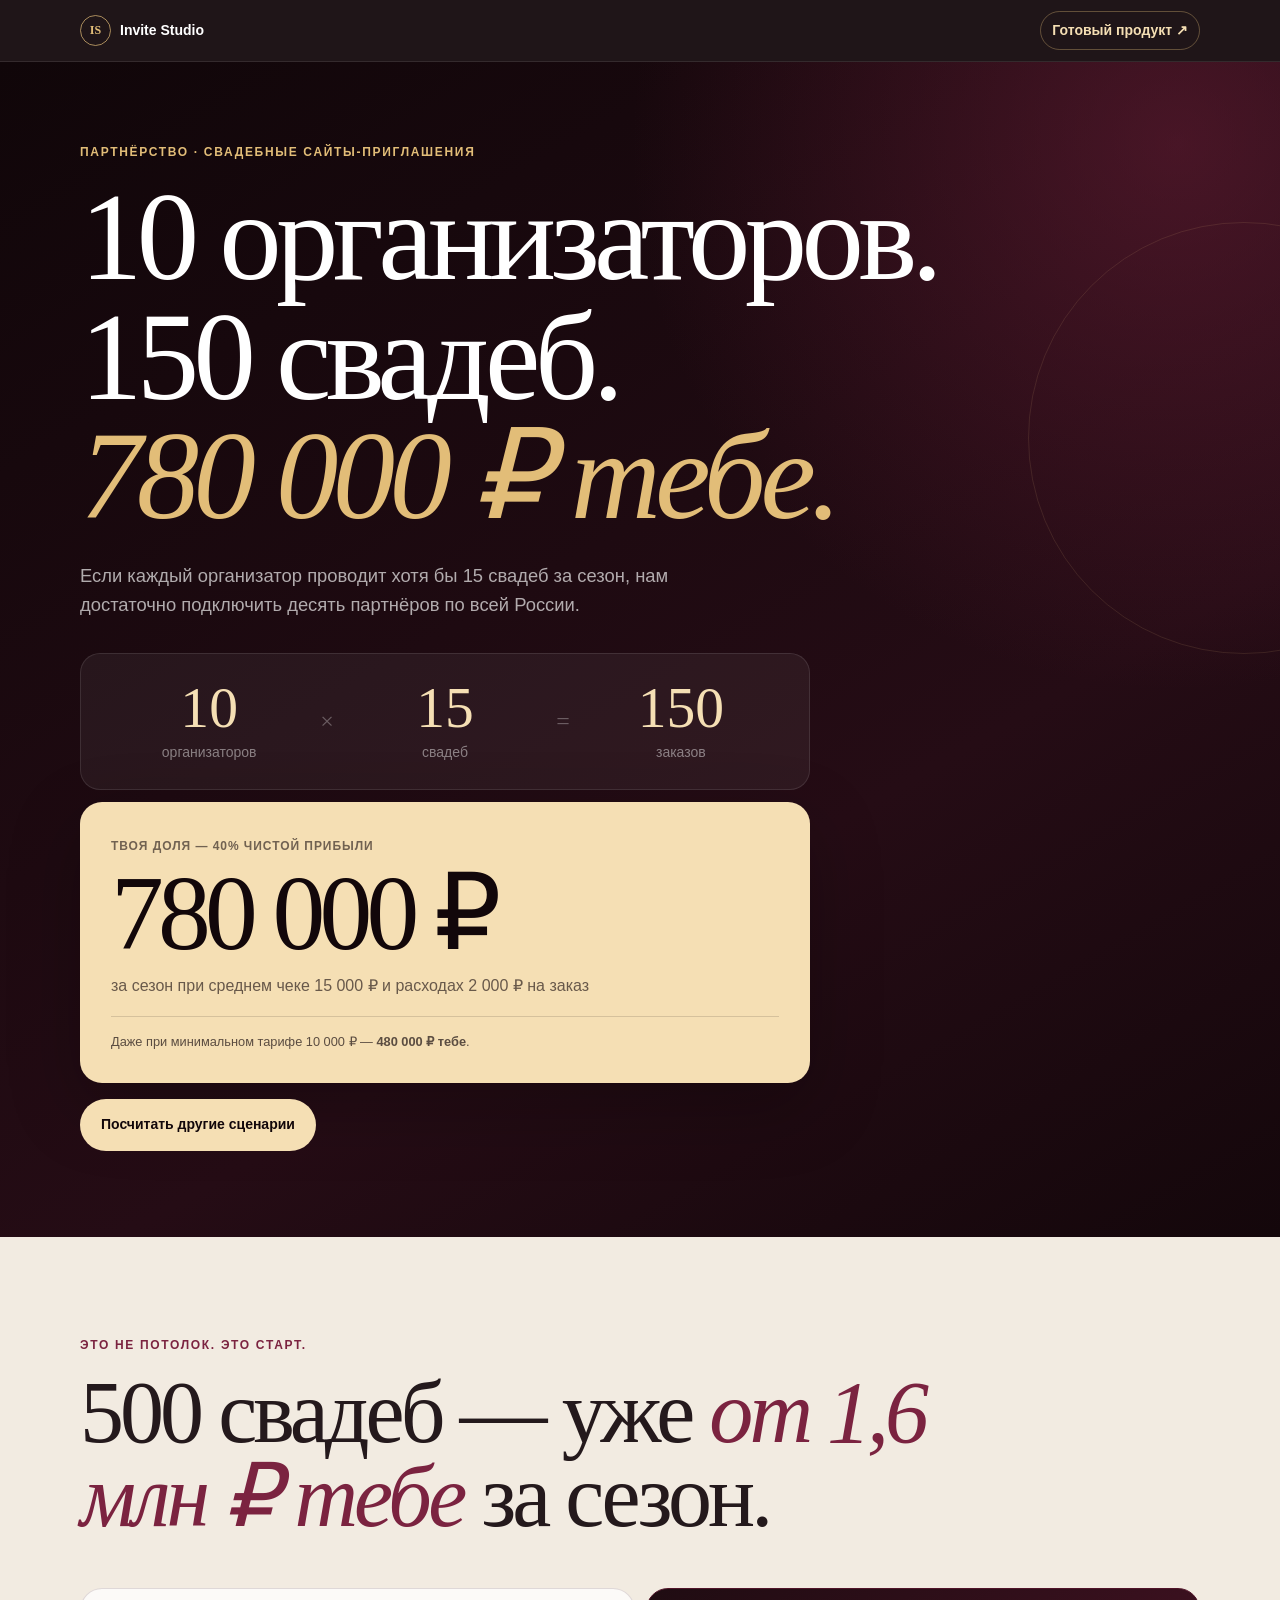
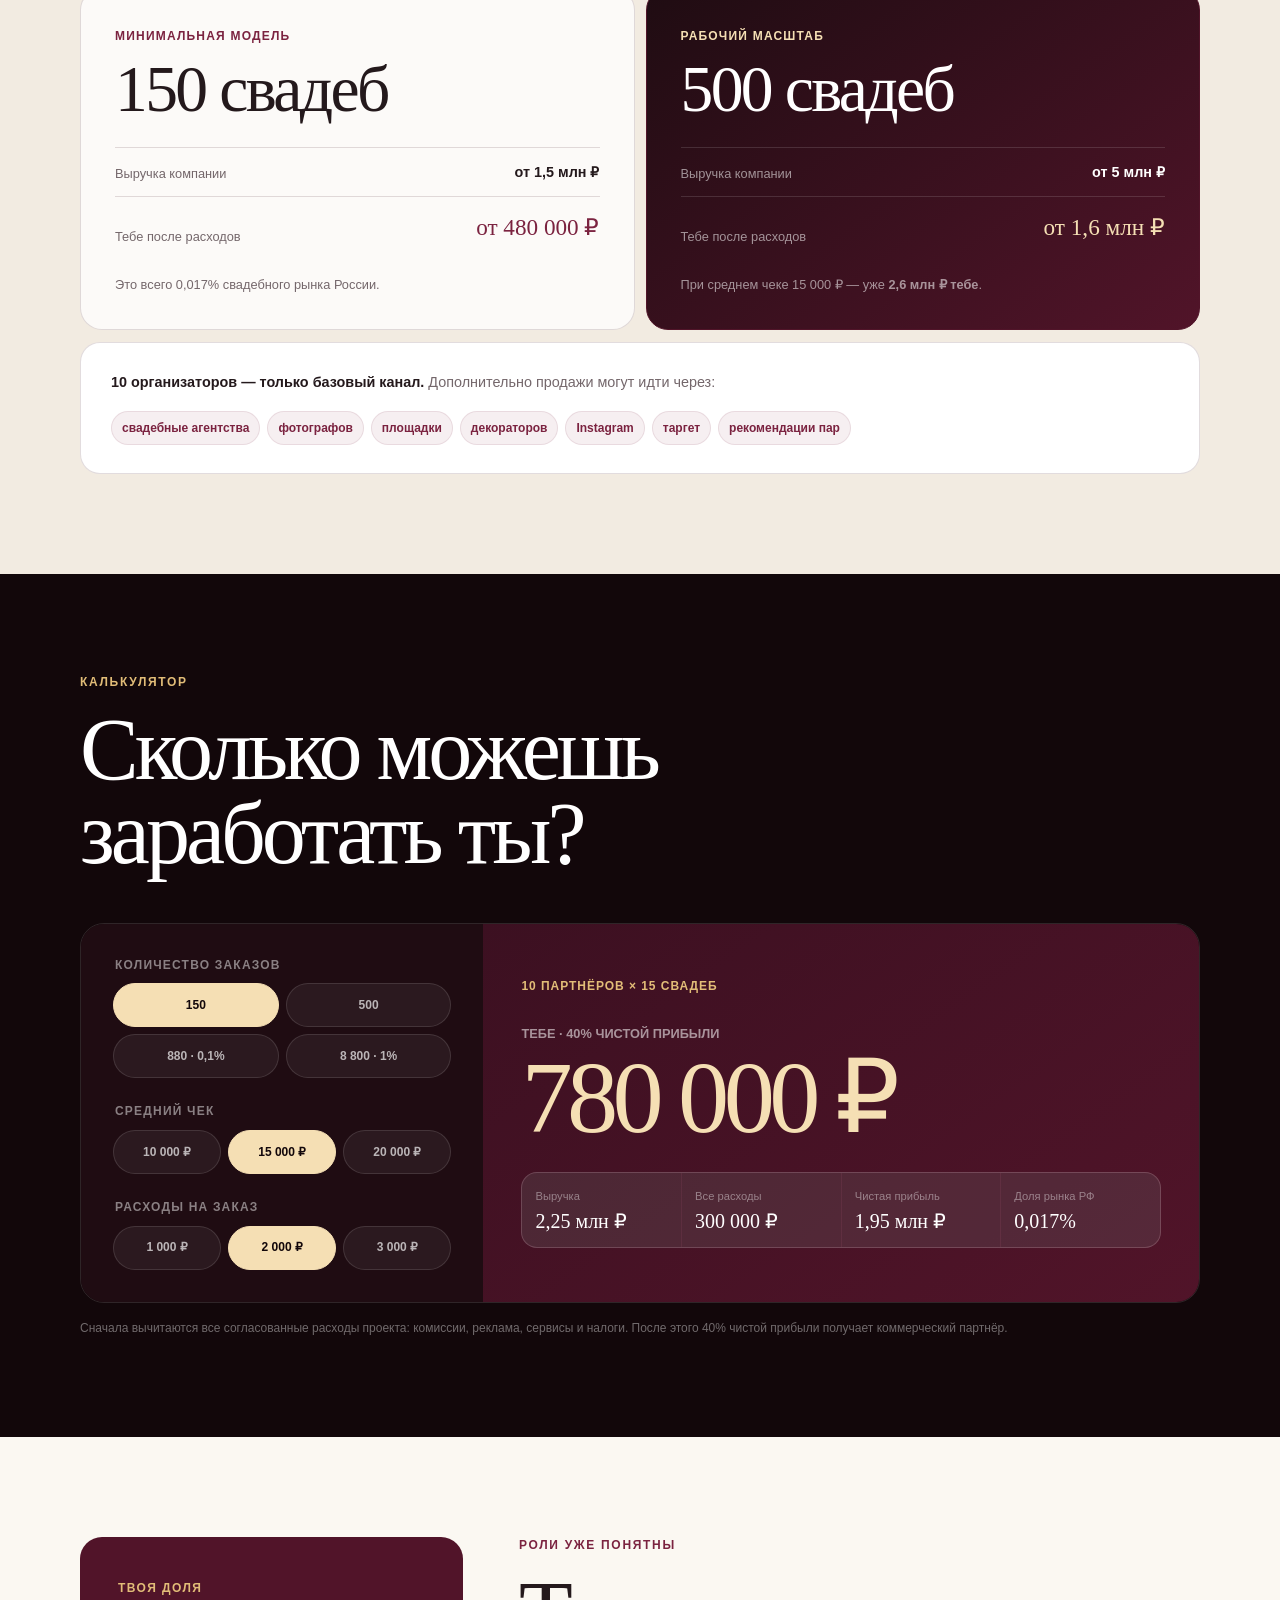
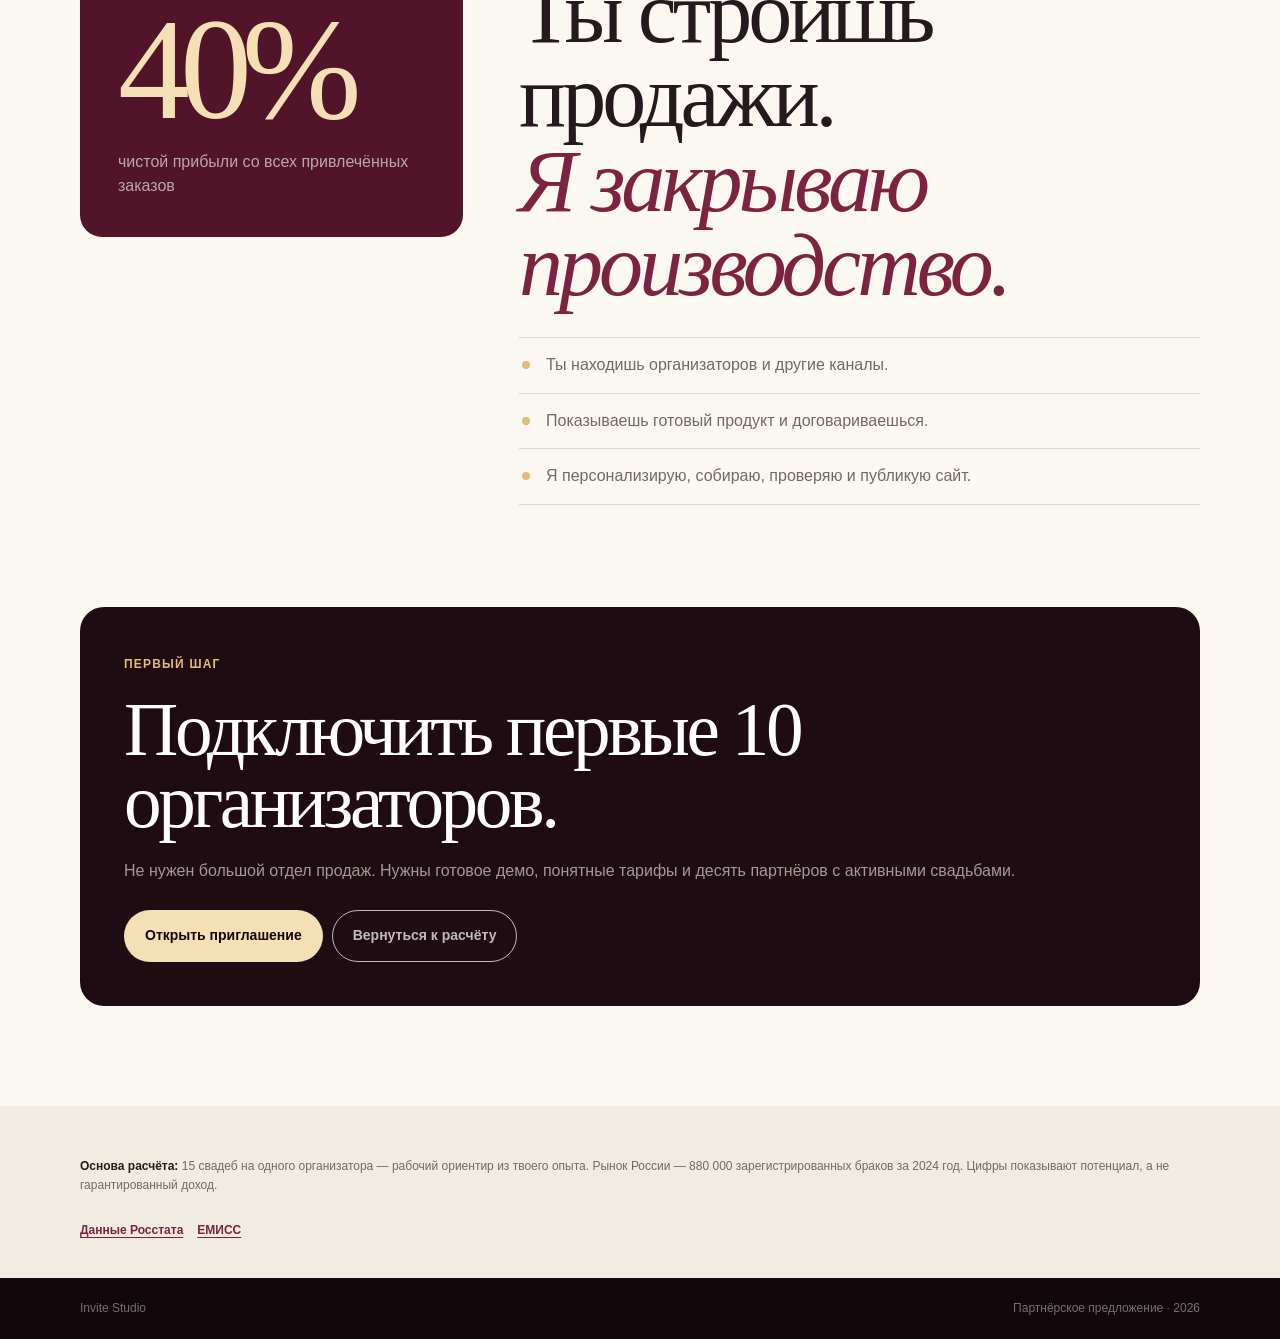
==== commit 2ed0d20d: "Refocus partner pitch on attainable seasonal sales" ====
--- a/partner/index.html
+++ b/partner/index.html
@@ -3,115 +3,93 @@
 <head>
   <meta charset="utf-8">
   <meta name="viewport" content="width=device-width, initial-scale=1">
-  <meta name="description" content="Партнёрское предложение Invite Studio: экономика свадебных сайтов-приглашений, доли рынка и план запуска.">
-  <meta name="theme-color" content="#16090d">
+  <meta name="description" content="Партнёрское предложение Invite Studio: потенциальный доход на свадебных сайтах-приглашениях.">
+  <meta name="theme-color" content="#12070a">
   <title>Invite Studio — партнёрское предложение</title>
-  <link rel="icon" type="image/svg+xml" href="data:image/svg+xml,%3Csvg xmlns='http://www.w3.org/2000/svg' viewBox='0 0 64 64'%3E%3Crect width='64' height='64' rx='16' fill='%2316090d'/%3E%3Cpath d='M16 20h32v24H16z' fill='none' stroke='%23d8b16c' stroke-width='3'/%3E%3Cpath d='m17 21 15 13 15-13' fill='none' stroke='%23d8b16c' stroke-width='3'/%3E%3C/svg%3E">
-  <link rel="stylesheet" href="styles.css?v=2">
+  <link rel="icon" type="image/svg+xml" href="data:image/svg+xml,%3Csvg xmlns='http://www.w3.org/2000/svg' viewBox='0 0 64 64'%3E%3Crect width='64' height='64' rx='16' fill='%2312070a'/%3E%3Cpath d='M16 20h32v24H16z' fill='none' stroke='%23e2bd78' stroke-width='3'/%3E%3Cpath d='m17 21 15 13 15-13' fill='none' stroke='%23e2bd78' stroke-width='3'/%3E%3C/svg%3E">
+  <link rel="stylesheet" href="styles.css?v=3">
 </head>
 <body>
   <header class="topbar">
-    <a class="brand" href="#top" aria-label="Invite Studio — наверх">
-      <span class="brand-mark" aria-hidden="true">IS</span>
-      <span>Invite Studio</span>
-    </a>
-    <a class="topbar-link" href="../" target="_blank" rel="noopener">Посмотреть продукт <span aria-hidden="true">↗</span></a>
+    <a class="brand" href="#top" aria-label="Invite Studio — наверх"><span>IS</span>Invite Studio</a>
+    <a class="product-link" href="../" target="_blank" rel="noopener">Готовый продукт ↗</a>
   </header>
 
   <main id="top">
-    <section class="hero">
-      <div class="hero-orbit orbit-one" aria-hidden="true"></div>
-      <div class="hero-orbit orbit-two" aria-hidden="true"></div>
-      <div class="section-shell hero-inner">
-        <p class="eyebrow">Партнёрское предложение · Invite Studio</p>
-        <h1><span>0,1% рынка</span> — это уже не маленькая доля.</h1>
-        <p class="hero-lead">Это всего одна свадьба из тысячи. Но в масштабе России — уже 880 заказов в год.</p>
+    <section class="hero dark-section">
+      <div class="section-shell">
+        <p class="eyebrow">Партнёрство · свадебные сайты-приглашения</p>
+        <h1>10 организаторов.<br>150 свадеб.<br><em>780 000 ₽ тебе.</em></h1>
+        <p class="hero-copy">Если каждый организатор проводит хотя бы 15 свадеб за сезон, нам достаточно подключить десять партнёров по всей России.</p>
 
-        <article class="hero-number" aria-label="Потенциальный доход коммерческого партнёра при доле рынка 0,1 процента">
-          <p>Твой потенциальный доход при доле 0,1%</p>
-          <strong>4,58 млн ₽</strong>
-          <div class="hero-number-meta">
-            <span><b>≈381 000 ₽</b> в месяц</span>
-            <span><b>40%</b> чистой прибыли</span>
-          </div>
-          <small>Расчёт: рынок России, средний чек 15 000 ₽, расходы 2 000 ₽ на заказ. Не прогноз, а математический потенциал.</small>
+        <div class="hero-equation" aria-label="Расчёт дохода за сезон">
+          <div><strong>10</strong><span>организаторов</span></div>
+          <i>×</i>
+          <div><strong>15</strong><span>свадеб</span></div>
+          <i>=</i>
+          <div><strong>150</strong><span>заказов</span></div>
+        </div>
+
+        <article class="hero-result">
+          <span>Твоя доля — 40% чистой прибыли</span>
+          <strong>780 000 ₽</strong>
+          <p>за сезон при среднем чеке 15 000 ₽ и расходах 2 000 ₽ на заказ</p>
+          <small>Даже при минимальном тарифе 10 000 ₽ — <b>480 000 ₽ тебе</b>.</small>
         </article>
 
-        <div class="hero-actions">
-          <a class="button button-primary" href="#scale">Увидеть масштаб</a>
-          <a class="button button-secondary" href="../" target="_blank" rel="noopener">Открыть готовый продукт</a>
-        </div>
-      </div>
-      <div class="hero-ticker" aria-hidden="true">
-        <span>880 000 свадеб в год</span><i></i><span>10–20 тысяч ₽ за приглашение</span><i></i><span>40% партнёру</span>
+        <a class="primary-button" href="#calculator">Посчитать другие сценарии</a>
       </div>
     </section>
 
-    <section class="scale-section" id="scale">
+    <section class="growth-section">
       <div class="section-shell">
-        <div class="section-intro">
-          <p class="eyebrow">Главное — увидеть масштаб</p>
-          <h2>Процент выглядит маленьким.<br><em>Деньги — уже нет.</em></h2>
-          <p>Ниже — доля партнёра после средних расходов 2 000 ₽ на заказ при чеке 15 000 ₽. Нажми на любой сценарий — он откроется в калькуляторе.</p>
+        <p class="eyebrow">Это не потолок. Это старт.</p>
+        <h2>500 свадеб — уже <em>от 1,6 млн ₽ тебе</em> за сезон.</h2>
+
+        <div class="growth-grid">
+          <article>
+            <span>Минимальная модель</span>
+            <strong>150 свадеб</strong>
+            <dl>
+              <div><dt>Выручка компании</dt><dd>от 1,5 млн ₽</dd></div>
+              <div class="income-row"><dt>Тебе после расходов</dt><dd>от 480 000 ₽</dd></div>
+            </dl>
+            <small>Это всего 0,017% свадебного рынка России.</small>
+          </article>
+          <article class="featured-card">
+            <span>Рабочий масштаб</span>
+            <strong>500 свадеб</strong>
+            <dl>
+              <div><dt>Выручка компании</dt><dd>от 5 млн ₽</dd></div>
+              <div class="income-row"><dt>Тебе после расходов</dt><dd>от 1,6 млн ₽</dd></div>
+            </dl>
+            <small>При среднем чеке 15 000 ₽ — уже <b>2,6 млн ₽ тебе</b>.</small>
+          </article>
         </div>
 
-        <div class="share-ladder" aria-label="Сценарии доли рынка России">
-          <button class="share-card active" type="button" data-share-jump="0.1">
-            <span class="share-kicker">Одна свадьба из 1 000</span>
-            <strong class="share-percent">0,1%</strong>
-            <div class="share-divider"></div>
-            <span class="share-orders">880 заказов в год</span>
-            <b class="share-income">4,58 млн ₽</b>
-            <small>тебе за год</small>
-            <span class="share-month">≈381 000 ₽ в месяц</span>
-          </button>
-          <button class="share-card" type="button" data-share-jump="1">
-            <span class="share-kicker">Одна свадьба из 100</span>
-            <strong class="share-percent">1%</strong>
-            <div class="share-divider"></div>
-            <span class="share-orders">8 800 заказов в год</span>
-            <b class="share-income">45,76 млн ₽</b>
-            <small>тебе за год</small>
-            <span class="share-month">≈3,81 млн ₽ в месяц</span>
-          </button>
-          <button class="share-card" type="button" data-share-jump="10">
-            <span class="share-kicker">Долгосрочный масштаб</span>
-            <strong class="share-percent">10%</strong>
-            <div class="share-divider"></div>
-            <span class="share-orders">88 000 заказов в год</span>
-            <b class="share-income">457,6 млн ₽</b>
-            <small>тебе за год</small>
-            <span class="share-month">≈38,13 млн ₽ в месяц</span>
-          </button>
+        <div class="channels">
+          <p><b>10 организаторов — только базовый канал.</b> Дополнительно продажи могут идти через:</p>
+          <div>
+            <span>свадебные агентства</span><span>фотографов</span><span>площадки</span><span>декораторов</span><span>Instagram</span><span>таргет</span><span>рекомендации пар</span>
+          </div>
         </div>
-
-        <p class="scale-note"><b>0,1% — не «захват рынка».</b> Это 73 заказа в месяц на всю страну, которые могут приходить через сеть агентств, фотографов, площадок и организаторов.</p>
       </div>
     </section>
 
-    <section class="calculator-section" id="calculator">
+    <section class="calculator-section dark-section" id="calculator">
       <div class="section-shell">
-        <div class="section-intro light">
-          <p class="eyebrow">Калькулятор потенциала</p>
-          <h2>Проверь любую комбинацию.</h2>
-          <p>Все значения меняются сразу. Расходы вычитаются до разделения прибыли.</p>
-        </div>
+        <p class="eyebrow">Калькулятор</p>
+        <h2>Сколько можешь заработать ты?</h2>
 
         <div class="calculator">
-          <div class="calculator-controls">
+          <div class="controls">
             <fieldset>
-              <legend>Рынок</legend>
-              <div class="segmented" data-control="market">
-                <button type="button" data-value="top3" aria-pressed="false">Топ-3 города</button>
-                <button type="button" data-value="russia" class="active" aria-pressed="true">Вся Россия</button>
-              </div>
-            </fieldset>
-            <fieldset>
-              <legend>Доля рынка</legend>
-              <div class="segmented" data-control="share">
-                <button type="button" data-value="0.1" class="active" aria-pressed="true">0,1%</button>
-                <button type="button" data-value="1" aria-pressed="false">1%</button>
-                <button type="button" data-value="10" aria-pressed="false">10%</button>
+              <legend>Количество заказов</legend>
+              <div class="segmented orders-control" data-control="orders">
+                <button type="button" data-value="150" class="active" aria-pressed="true">150</button>
+                <button type="button" data-value="500" aria-pressed="false">500</button>
+                <button type="button" data-value="880" aria-pressed="false">880 · 0,1%</button>
+                <button type="button" data-value="8800" aria-pressed="false">8 800 · 1%</button>
               </div>
             </fieldset>
             <fieldset>
@@ -123,7 +101,7 @@
               </div>
             </fieldset>
             <fieldset>
-              <legend>Расходы на один заказ</legend>
+              <legend>Расходы на заказ</legend>
               <div class="segmented" data-control="cost">
                 <button type="button" data-value="1000" aria-pressed="false">1 000 ₽</button>
                 <button type="button" data-value="2000" class="active" aria-pressed="true">2 000 ₽</button>
@@ -132,130 +110,61 @@
             </fieldset>
           </div>
 
-          <div class="calculator-results" aria-live="polite">
-            <div class="result-context">
-              <span id="scenarioLabel">Россия · 0,1% рынка</span>
-              <strong><b id="ordersResult">880</b> заказов в год</strong>
-              <small><b id="monthlyResult">≈73</b> заказа в месяц</small>
-            </div>
-
-            <div class="money-flow">
-              <article><span>Валовая выручка</span><strong id="revenueResult">13,2 млн ₽</strong></article>
-              <div class="flow-minus" aria-hidden="true">−</div>
-              <article><span>Все расходы</span><strong id="costResult">1,76 млн ₽</strong></article>
-              <div class="flow-equals" aria-hidden="true">=</div>
-              <article class="net-result"><span>Чистая прибыль</span><strong id="netResult">11,44 млн ₽</strong></article>
-            </div>
-
-            <div class="split-results">
-              <article class="partner-result"><span>Тебе · 40%</span><strong id="partnerResult">4,58 млн ₽</strong><small id="partnerMonthly">≈381 000 ₽ в месяц</small></article>
-              <article><span>Мне · 60%</span><strong id="studioResult">6,86 млн ₽</strong><small id="studioMonthly">≈572 000 ₽ в месяц</small></article>
+          <div class="calculator-result" aria-live="polite">
+            <span id="scenarioLabel">10 партнёров × 15 свадеб</span>
+            <p>Тебе · 40% чистой прибыли</p>
+            <strong id="partnerResult">780 000 ₽</strong>
+            <div class="result-facts">
+              <div><span>Выручка</span><b id="revenueResult">2,25 млн ₽</b></div>
+              <div><span>Все расходы</span><b id="costResult">300 000 ₽</b></div>
+              <div><span>Чистая прибыль</span><b id="netResult">1,95 млн ₽</b></div>
+              <div><span>Доля рынка РФ</span><b id="marketShareResult">0,017%</b></div>
             </div>
           </div>
         </div>
-
-        <p class="calculator-note">Комиссии агентствам, реклама, сервисы, налоги проекта и другие согласованные траты сначала вычитаются из выручки. Оставшаяся чистая прибыль делится: 40% тебе за продажи и коммуникацию, 60% мне за производство.</p>
+        <p class="calc-note">Сначала вычитаются все согласованные расходы проекта: комиссии, реклама, сервисы и налоги. После этого 40% чистой прибыли получает коммерческий партнёр.</p>
       </div>
     </section>
 
-    <section class="reality-section">
+    <section class="partnership-section">
       <div class="section-shell">
-        <div class="section-intro">
-          <p class="eyebrow">Доход без процентов и миллионов</p>
-          <h2>Одна продажа — <em>5 200 ₽ тебе.</em></h2>
-          <p>При чеке 15 000 ₽ и расходах 2 000 ₽ остаётся 13 000 ₽ чистой прибыли. Твоя доля 40% — 5 200 ₽ с каждого заказа.</p>
-        </div>
-        <div class="monthly-grid">
-          <article><span>3 заказа</span><strong>15 600 ₽</strong><small>в месяц</small></article>
-          <article><span>5 заказов</span><strong>26 000 ₽</strong><small>в месяц</small></article>
-          <article class="featured"><span>10 заказов</span><strong>52 000 ₽</strong><small>в месяц</small></article>
-          <article><span>20 заказов</span><strong>104 000 ₽</strong><small>в месяц</small></article>
-        </div>
-      </div>
-    </section>
-
-    <section class="market-section">
-      <div class="section-shell">
-        <div class="section-intro light">
-          <p class="eyebrow">Рынок уже существует</p>
-          <h2>Нам не нужно создавать спрос с нуля.</h2>
-          <p>Каждая цифра — уже состоявшаяся свадьба, которой нужны приглашения, организатор, фотограф, площадка и другие услуги.</p>
-        </div>
-        <div class="market-total"><span>Россия · 2024</span><strong>880 000</strong><small>зарегистрированных браков</small></div>
-        <div class="city-grid">
-          <article><span>Москва</span><strong>87 242</strong></article>
-          <article><span>Санкт-Петербург</span><strong>50 348</strong></article>
-          <article><span>Казань</span><strong>11 169</strong></article>
-          <article class="city-total"><span>Три города вместе</span><strong>148 759</strong></article>
-        </div>
-      </div>
-    </section>
-
-    <section class="offer-section" id="economics">
-      <div class="section-shell">
-        <div class="section-intro">
-          <p class="eyebrow">Готовый продукт</p>
-          <h2>Три понятных чека.<br><em>Продавать можно уже сейчас.</em></h2>
-          <p>Я полностью отвечаю за производство, качество и публикацию. Твоя зона — люди, партнёры и сделки.</p>
+        <div class="partner-highlight">
+          <span>Твоя доля</span>
+          <strong>40%</strong>
+          <p>чистой прибыли со всех привлечённых заказов</p>
         </div>
 
-        <div class="pricing-grid">
-          <article><span>Базовый</span><strong>10 000 ₽</strong><p>Персонализация, программа, место, карта, адаптивная версия и публикация.</p></article>
-          <article class="featured"><span>Основной</span><strong>15 000 ₽</strong><p>Музыка, таймер, RSVP, фирменное открытие и до двух кругов правок.</p></article>
-          <article><span>Премиум</span><strong>20 000 ₽</strong><p>Видео-интро, расширенная персонализация и приоритетное производство.</p></article>
+        <div class="role-copy">
+          <p class="eyebrow">Роли уже понятны</p>
+          <h2>Ты строишь продажи.<br><em>Я закрываю производство.</em></h2>
+          <ul>
+            <li>Ты находишь организаторов и другие каналы.</li>
+            <li>Показываешь готовый продукт и договариваешься.</li>
+            <li>Я персонализирую, собираю, проверяю и публикую сайт.</li>
+          </ul>
         </div>
 
-        <div class="partnership-card">
-          <div class="partnership-heading"><p class="eyebrow">Честная модель</p><h2>Сначала расходы.<br>Потом — 40 / 60.</h2></div>
-          <div class="role-grid">
-            <article><span>Твоя зона</span><h3>Продажи и отношения</h3><p>Свадебные агентства, организаторы, фотографы, площадки, презентации, сделки и связь с клиентом.</p><strong>40% чистой прибыли</strong></article>
-            <article><span>Моя зона</span><h3>Всё производство</h3><p>Персонализация, дизайн, сайт, анимация, RSVP, тестирование, публикация и техническая ответственность.</p><strong>60% чистой прибыли</strong></article>
+        <div class="start-card">
+          <span>Первый шаг</span>
+          <h2>Подключить первые 10 организаторов.</h2>
+          <p>Не нужен большой отдел продаж. Нужны готовое демо, понятные тарифы и десять партнёров с активными свадьбами.</p>
+          <div class="start-actions">
+            <a class="primary-button" href="../" target="_blank" rel="noopener">Открыть приглашение</a>
+            <a class="secondary-button" href="#calculator">Вернуться к расчёту</a>
           </div>
-          <p class="partnership-note">Все подтверждённые затраты по заказу вычитаются до разделения. У каждого — своя сильная сторона, а результат общий.</p>
-        </div>
-      </div>
-    </section>
-
-    <section class="plan-section" id="plan">
-      <div class="section-shell">
-        <div class="section-intro"><p class="eyebrow">Не теория — тест на 30 дней</p><h2>Наша первая цель — не 1%.<br><em>Наша первая цель — 3 продажи.</em></h2></div>
-        <div class="pilot-grid">
-          <article><span>01</span><h3>Упаковать</h3><p>Демо, три тарифа и короткое предложение для свадебных партнёров.</p></article>
-          <article><span>02</span><h3>Выйти к людям</h3><p>50 точечных контактов: агентства, организаторы, фотографы и площадки.</p></article>
-          <article><span>03</span><h3>Показать продукт</h3><p>10 личных демонстраций и минимум 3 договорённости о рекомендациях.</p></article>
-          <article><span>04</span><h3>Закрыть первые сделки</h3><p>3 оплаченных заказа, отзывы и понимание, какой канал масштабировать.</p></article>
-        </div>
-        <div class="pilot-result"><span>3 первых заказа при среднем чеке 15 000 ₽</span><strong>15 600 ₽ тебе</strong><p>Но важнее первых денег — получить работающий канал, который можно повторять каждый месяц.</p></div>
-      </div>
-    </section>
-
-    <section class="closing">
-      <div class="section-shell">
-        <p class="eyebrow">Продукт уже сделан</p>
-        <h2>Осталось превратить<br><em>его в направление.</em></h2>
-        <p>Я беру на себя всё, что связано с созданием. Ты — всё, что связано с людьми и продажами. Предлагаю проверить модель на первых трёх свадьбах.</p>
-        <div class="hero-actions centered">
-          <a class="button button-primary" href="../" target="_blank" rel="noopener">Посмотреть приглашение</a>
-          <a class="button button-secondary" href="#calculator">Вернуться к цифрам</a>
         </div>
       </div>
     </section>
 
     <section class="sources">
       <div class="section-shell">
-        <h2>Источники и методика</h2>
-        <p>Данные относятся к 2024 году. Сценарии доли рынка — математическая оценка ёмкости, а не обещание продаж. Расход 2 000 ₽ на заказ — переключаемая гипотеза; фактическое распределение считается после всех согласованных затрат проекта.</p>
-        <ol>
-          <li><a href="https://www.demoscope.ru/weekly/2025/01067/barom06.php" target="_blank" rel="noopener">Демоскоп Weekly / данные Росстата — 880 тыс. браков в России</a></li>
-          <li><a href="https://fedstat.ru/indicator/31525" target="_blank" rel="noopener">ЕМИСС — число браков за год</a></li>
-          <li><a href="https://www.family.ksp.gov.spb.ru/" target="_blank" rel="noopener">Государственный доклад Санкт-Петербурга — 50 348 браков</a></li>
-          <li><a href="https://kazan.mk.ru/social/2025/01/27/v-2024-godu-v-kazani-zaregistrirovali-brak-bolee-11-tysyach-par.html" target="_blank" rel="noopener">Итоги управления ЗАГС Казани — 11 169 браков</a></li>
-        </ol>
+        <p><b>Основа расчёта:</b> 15 свадеб на одного организатора — рабочий ориентир из твоего опыта. Рынок России — 880 000 зарегистрированных браков за 2024 год. Цифры показывают потенциал, а не гарантированный доход.</p>
+        <div><a href="https://www.demoscope.ru/weekly/2025/01067/barom06.php" target="_blank" rel="noopener">Данные Росстата</a><a href="https://fedstat.ru/indicator/31525" target="_blank" rel="noopener">ЕМИСС</a></div>
       </div>
     </section>
   </main>
 
-  <footer><span>Invite Studio · партнёрское предложение</span><span>Сентябрь 2026</span></footer>
-  <script src="app.js?v=2"></script>
+  <footer><span>Invite Studio</span><span>Партнёрское предложение · 2026</span></footer>
+  <script src="app.js?v=3"></script>
 </body>
 </html>
--- a/partner/styles.css
+++ b/partner/styles.css
@@ -1,250 +1,170 @@
 :root {
-  --black: #11070a;
-  --black-soft: #1b0b10;
-  --wine: #4c1426;
-  --wine-light: #771f3b;
-  --gold: #d8b16c;
-  --gold-soft: #f1d9aa;
+  --black: #12070a;
+  --black-soft: #1f0c12;
+  --wine: #511429;
+  --wine-bright: #7b2340;
+  --gold: #e2bd78;
+  --gold-soft: #f5dfb4;
   --cream: #fbf8f2;
-  --paper: #f3ede4;
-  --ink: #21171a;
-  --muted: #766a6e;
-  --line: rgba(50, 20, 30, .14);
-  --radius: 22px;
+  --paper: #f2ebe1;
+  --ink: #24191c;
+  --muted: #74676b;
+  --line: rgba(62, 20, 34, .15);
 }
 
 * { box-sizing: border-box; }
-html { scroll-behavior: smooth; scroll-padding-top: 72px; }
+html { scroll-behavior: smooth; scroll-padding-top: 70px; }
 body { margin: 0; min-width: 320px; overflow-x: hidden; color: var(--ink); background: var(--cream); font-family: Inter, ui-sans-serif, -apple-system, BlinkMacSystemFont, "Segoe UI", sans-serif; font-size: 16px; line-height: 1.55; -webkit-font-smoothing: antialiased; }
 a { color: inherit; }
 button, a { -webkit-tap-highlight-color: transparent; }
 button { font: inherit; }
-.section-shell { width: min(1140px, calc(100% - 32px)); margin-inline: auto; }
-.eyebrow { margin: 0 0 18px; color: var(--wine-light); font-size: .75rem; font-weight: 800; letter-spacing: .15em; text-transform: uppercase; }
-h1, h2, h3, p { overflow-wrap: anywhere; }
-h1, h2 { margin: 0; font-family: Georgia, "Times New Roman", serif; font-weight: 400; line-height: .98; letter-spacing: -.045em; }
-h1 span, h1 em, h2 em { color: var(--gold); font-weight: 400; }
-h2 { font-size: clamp(2.35rem, 6vw, 5.2rem); }
-.section-intro { max-width: 900px; }
-.section-intro > p:last-child { max-width: 680px; margin: 28px 0 0; color: var(--muted); font-size: 1.02rem; }
-.section-intro.light { color: #fff; }
-.section-intro.light .eyebrow { color: var(--gold); }
-.section-intro.light > p:last-child { color: rgba(255,255,255,.61); }
+.section-shell { width: min(100% - 28px, 1120px); margin-inline: auto; }
+.dark-section { color: #fff; background: var(--black); }
+.eyebrow { margin: 0 0 17px; color: var(--wine-bright); font-size: .75rem; font-weight: 800; letter-spacing: .14em; line-height: 1.4; text-transform: uppercase; }
+h1, h2 { margin: 0; font-family: Georgia, "Times New Roman", serif; font-weight: 400; line-height: .96; letter-spacing: -.045em; }
+h1 { font-size: clamp(3.15rem, 15.5vw, 7.8rem); }
+h2 { font-size: clamp(2.65rem, 12vw, 5.5rem); }
+h1 em, h2 em { color: var(--gold); font-weight: 400; }
+.primary-button, .secondary-button { display: inline-flex; min-height: 52px; align-items: center; justify-content: center; padding: 13px 20px; border: 1px solid transparent; border-radius: 999px; text-decoration: none; font-size: .875rem; font-weight: 760; text-align: center; }
+.primary-button { color: var(--black); background: var(--gold-soft); }
+.secondary-button { color: inherit; background: transparent; border-color: currentColor; opacity: .72; }
 
-.topbar { position: sticky; top: 0; z-index: 50; display: flex; align-items: center; justify-content: space-between; min-height: 64px; padding: 9px max(16px, calc((100vw - 1140px) / 2)); color: #fff; background: rgba(17,7,10,.92); border-bottom: 1px solid rgba(255,255,255,.09); backdrop-filter: blur(18px); }
-.brand { display: inline-flex; align-items: center; gap: 9px; text-decoration: none; font-size: .9rem; font-weight: 720; }
-.brand-mark { display: grid; place-items: center; width: 32px; height: 32px; color: var(--gold-soft); border: 1px solid rgba(216,177,108,.75); border-radius: 50%; font-family: Georgia, serif; font-size: .68rem; }
-.topbar-link { padding: 8px 11px; color: var(--gold-soft); border: 1px solid rgba(216,177,108,.35); border-radius: 999px; text-decoration: none; font-size: .72rem; font-weight: 720; }
+.topbar { position: sticky; top: 0; z-index: 50; display: flex; min-height: 62px; align-items: center; justify-content: space-between; gap: 14px; padding: 9px 14px; color: #fff; background: rgba(18,7,10,.94); border-bottom: 1px solid rgba(255,255,255,.09); backdrop-filter: blur(18px); }
+.brand { display: inline-flex; align-items: center; gap: 9px; text-decoration: none; font-size: .875rem; font-weight: 750; }
+.brand span { display: grid; width: 31px; height: 31px; place-items: center; color: var(--gold); border: 1px solid rgba(226,189,120,.7); border-radius: 50%; font-family: Georgia, serif; font-size: .75rem; }
+.product-link { padding: 8px 11px; color: var(--gold-soft); border: 1px solid rgba(226,189,120,.35); border-radius: 999px; text-decoration: none; font-size: .75rem; font-weight: 750; white-space: nowrap; }
 
-.hero { position: relative; isolation: isolate; overflow: hidden; color: #fff; background: radial-gradient(circle at 76% 14%, rgba(119,31,59,.48), transparent 34%), linear-gradient(145deg, var(--black), #260d16 62%, #14070b); }
-.hero-inner { position: relative; z-index: 2; display: flex; min-height: calc(100svh - 64px); flex-direction: column; justify-content: center; padding-block: 64px 56px; }
+.hero { position: relative; overflow: hidden; background: radial-gradient(circle at 92% 7%, rgba(123,35,64,.46), transparent 34%), linear-gradient(150deg, #100609, #250c15 65%, #14070b); }
+.hero::after { content: ""; position: absolute; top: 160px; right: -180px; width: 430px; height: 430px; border: 1px solid rgba(226,189,120,.12); border-radius: 50%; pointer-events: none; }
+.hero .section-shell { position: relative; z-index: 1; padding-block: 54px 64px; }
 .hero .eyebrow { color: var(--gold); }
-.hero h1 { max-width: 980px; font-size: clamp(3.35rem, 9.4vw, 8.4rem); }
-.hero-lead { max-width: 650px; margin: 26px 0 0; color: rgba(255,255,255,.67); font-size: clamp(1.02rem, 2vw, 1.3rem); }
-.hero-number { width: min(760px, 100%); margin-top: 40px; padding: 27px 24px 24px; background: linear-gradient(135deg, rgba(255,255,255,.11), rgba(255,255,255,.045)); border: 1px solid rgba(216,177,108,.4); border-radius: 24px; box-shadow: 0 28px 90px rgba(0,0,0,.23); backdrop-filter: blur(14px); }
-.hero-number > p { margin: 0; color: rgba(255,255,255,.6); font-size: .83rem; font-weight: 720; text-transform: uppercase; letter-spacing: .08em; }
-.hero-number > strong { display: block; margin: 9px 0 16px; color: var(--gold-soft); font-family: Georgia, serif; font-size: clamp(3.25rem, 9vw, 6.8rem); font-weight: 400; line-height: .95; letter-spacing: -.05em; }
-.hero-number-meta { display: flex; flex-wrap: wrap; gap: 8px 24px; }
-.hero-number-meta span { color: rgba(255,255,255,.62); font-size: .92rem; }
-.hero-number-meta b { color: #fff; }
-.hero-number small { display: block; margin-top: 17px; color: rgba(255,255,255,.37); font-size: .72rem; line-height: 1.45; }
-.hero-actions { display: flex; flex-wrap: wrap; gap: 10px; margin-top: 28px; }
-.button { display: inline-flex; min-height: 50px; align-items: center; justify-content: center; padding: 12px 19px; border: 1px solid transparent; border-radius: 999px; text-decoration: none; font-size: .88rem; font-weight: 760; text-align: center; }
-.button-primary { color: var(--black); background: var(--gold-soft); }
-.button-secondary { color: #fff; background: rgba(255,255,255,.055); border-color: rgba(255,255,255,.18); }
-.hero-orbit { position: absolute; z-index: 0; border: 1px solid rgba(216,177,108,.14); border-radius: 50%; pointer-events: none; }
-.orbit-one { right: -24vw; top: 9%; width: 70vw; height: 70vw; }
-.orbit-two { right: -12vw; top: 22%; width: 42vw; height: 42vw; }
-.hero-ticker { position: relative; z-index: 2; display: flex; min-height: 62px; align-items: center; justify-content: center; gap: 20px; padding: 14px 20px; color: rgba(255,255,255,.66); background: var(--wine); font-size: .74rem; font-weight: 720; letter-spacing: .08em; text-transform: uppercase; }
-.hero-ticker i { width: 5px; height: 5px; background: var(--gold); border-radius: 50%; }
+.hero h1 { max-width: 1020px; }
+.hero-copy { max-width: 660px; margin: 25px 0 0; color: rgba(255,255,255,.66); font-size: 1rem; }
+.hero-equation { display: grid; grid-template-columns: 1fr auto 1fr auto 1fr; align-items: center; gap: 8px; margin-top: 34px; padding: 18px 16px; background: rgba(255,255,255,.055); border: 1px solid rgba(255,255,255,.1); border-radius: 20px; }
+.hero-equation div { min-width: 0; text-align: center; }
+.hero-equation strong { display: block; color: var(--gold-soft); font-family: Georgia, serif; font-size: 2.55rem; font-weight: 400; line-height: 1; }
+.hero-equation span { display: block; margin-top: 5px; color: rgba(255,255,255,.45); font-size: .75rem; }
+.hero-equation i { color: rgba(255,255,255,.3); font-family: Georgia, serif; font-size: 1.5rem; font-style: normal; }
+.hero-result { margin: 12px 0 0; padding: 23px 19px; color: var(--black); background: var(--gold-soft); border-radius: 22px; box-shadow: 0 24px 70px rgba(0,0,0,.25); }
+.hero-result > span { color: rgba(18,7,10,.58); font-size: .75rem; font-weight: 800; letter-spacing: .08em; text-transform: uppercase; }
+.hero-result > strong { display: block; margin-top: 9px; font-family: Georgia, serif; font-size: clamp(3.4rem, 15vw, 6.6rem); font-weight: 400; line-height: .9; letter-spacing: -.055em; }
+.hero-result p { margin: 13px 0 0; color: rgba(18,7,10,.62); font-size: .875rem; }
+.hero-result small { display: block; margin-top: 17px; padding-top: 15px; border-top: 1px solid rgba(18,7,10,.14); color: rgba(18,7,10,.68); font-size: .8rem; }
+.hero .primary-button { width: 100%; margin-top: 16px; }
 
-.scale-section { padding-block: 94px; background: var(--paper); }
-.scale-section h2 em { color: var(--wine-light); }
-.share-ladder { display: grid; grid-template-columns: repeat(3, 1fr); gap: 14px; margin-top: 46px; }
-.share-card { position: relative; overflow: hidden; padding: 28px; color: var(--ink); background: rgba(255,255,255,.76); border: 1px solid var(--line); border-radius: var(--radius); text-align: left; cursor: pointer; transition: transform .25s ease, border-color .25s ease, box-shadow .25s ease; }
-.share-card::after { content: "Открыть расчёт →"; display: block; margin-top: 26px; color: var(--wine-light); font-size: .75rem; font-weight: 800; letter-spacing: .05em; text-transform: uppercase; }
-.share-card:hover, .share-card:focus-visible, .share-card.active { transform: translateY(-5px); border-color: rgba(119,31,59,.48); box-shadow: 0 22px 60px rgba(49,15,26,.12); outline: none; }
-.share-card.active { color: #fff; background: linear-gradient(145deg, var(--black-soft), var(--wine)); }
-.share-card.active::after { color: var(--gold-soft); }
-.share-kicker { display: block; min-height: 38px; color: var(--muted); font-size: .77rem; font-weight: 760; letter-spacing: .08em; text-transform: uppercase; }
-.active .share-kicker { color: rgba(255,255,255,.5); }
-.share-percent { display: block; margin-top: 8px; color: var(--wine-light); font-family: Georgia, serif; font-size: clamp(4.6rem, 8vw, 7rem); font-weight: 400; line-height: .9; letter-spacing: -.07em; }
-.active .share-percent { color: var(--gold-soft); }
-.share-divider { height: 1px; margin: 24px 0; background: var(--line); }
-.active .share-divider { background: rgba(255,255,255,.14); }
-.share-orders { display: block; color: var(--muted); font-size: .88rem; }
-.active .share-orders { color: rgba(255,255,255,.58); }
-.share-income { display: block; margin-top: 10px; font-family: Georgia, serif; font-size: clamp(2.2rem, 4vw, 3.2rem); font-weight: 400; line-height: 1; }
-.share-card small { color: var(--muted); }
-.active small { color: rgba(255,255,255,.45); }
-.share-month { display: inline-flex; margin-top: 16px; padding: 7px 10px; color: var(--wine-light); background: rgba(119,31,59,.08); border-radius: 999px; font-size: .76rem; font-weight: 740; }
-.active .share-month { color: var(--gold-soft); background: rgba(216,177,108,.1); }
-.scale-note { max-width: 830px; margin: 26px 0 0; padding: 20px 22px; color: var(--muted); background: rgba(255,255,255,.5); border-left: 3px solid var(--gold); font-size: .92rem; }
-.scale-note b { color: var(--ink); }
+.growth-section { padding-block: 74px; background: var(--paper); }
+.growth-section h2 { max-width: 980px; }
+.growth-section h2 em { color: var(--wine-bright); }
+.growth-grid { display: grid; gap: 11px; margin-top: 36px; }
+.growth-grid article { padding: 25px 21px; background: rgba(255,255,255,.75); border: 1px solid var(--line); border-radius: 22px; }
+.growth-grid article > span { color: var(--wine-bright); font-size: .75rem; font-weight: 800; letter-spacing: .1em; text-transform: uppercase; }
+.growth-grid article > strong { display: block; margin-top: 10px; font-family: Georgia, serif; font-size: 3.2rem; font-weight: 400; line-height: 1; letter-spacing: -.04em; }
+.growth-grid dl { margin: 24px 0 0; }
+.growth-grid dl div { display: flex; align-items: flex-end; justify-content: space-between; gap: 14px; padding: 13px 0; border-top: 1px solid var(--line); }
+.growth-grid dt { color: var(--muted); font-size: .8rem; }
+.growth-grid dd { margin: 0; font-size: .9rem; font-weight: 800; text-align: right; }
+.growth-grid .income-row dd { color: var(--wine-bright); font-family: Georgia, serif; font-size: 1.45rem; font-weight: 400; }
+.growth-grid article > small { display: block; margin-top: 16px; color: var(--muted); font-size: .8rem; }
+.growth-grid .featured-card { color: #fff; background: linear-gradient(145deg, var(--black-soft), var(--wine)); border-color: var(--wine); }
+.featured-card > span, .featured-card .income-row dd { color: var(--gold-soft) !important; }
+.featured-card dt, .featured-card > small { color: rgba(255,255,255,.55) !important; }
+.featured-card dl div { border-color: rgba(255,255,255,.13); }
+.channels { margin-top: 12px; padding: 23px 20px; background: #fff; border: 1px solid var(--line); border-radius: 20px; }
+.channels p { margin: 0; color: var(--muted); font-size: .9rem; }
+.channels p b { color: var(--ink); }
+.channels > div { display: flex; flex-wrap: wrap; gap: 7px; margin-top: 17px; }
+.channels span { padding: 7px 10px; color: var(--wine-bright); background: rgba(123,35,64,.07); border: 1px solid rgba(123,35,64,.1); border-radius: 999px; font-size: .75rem; font-weight: 700; }
 
-.calculator-section { padding-block: 96px; color: #fff; background: var(--black); }
-.calculator { display: grid; grid-template-columns: .72fr 1.28fr; gap: 1px; margin-top: 46px; overflow: hidden; background: rgba(255,255,255,.12); border: 1px solid rgba(255,255,255,.12); border-radius: 28px; }
-.calculator-controls { display: grid; align-content: start; gap: 26px; padding: 30px; background: var(--black-soft); }
+.calculator-section { padding-block: 74px; }
+.calculator-section .eyebrow { color: var(--gold); }
+.calculator-section h2 { max-width: 850px; }
+.calculator { margin-top: 36px; overflow: hidden; border: 1px solid rgba(255,255,255,.12); border-radius: 24px; }
+.controls { display: grid; gap: 24px; padding: 22px 18px; background: var(--black-soft); }
 fieldset { min-width: 0; margin: 0; padding: 0; border: 0; }
-legend { margin-bottom: 9px; color: rgba(255,255,255,.48); font-size: .72rem; font-weight: 800; letter-spacing: .1em; text-transform: uppercase; }
-.segmented { display: flex; flex-wrap: wrap; gap: 7px; }
-.segmented button { min-height: 42px; padding: 8px 13px; color: rgba(255,255,255,.68); background: rgba(255,255,255,.055); border: 1px solid rgba(255,255,255,.12); border-radius: 999px; cursor: pointer; font-size: .82rem; font-weight: 690; }
+legend { margin-bottom: 9px; color: rgba(255,255,255,.48); font-size: .75rem; font-weight: 800; letter-spacing: .1em; text-transform: uppercase; }
+.segmented { display: grid; grid-template-columns: repeat(3, 1fr); gap: 7px; }
+.orders-control { grid-template-columns: repeat(2, 1fr); }
+.segmented button { min-width: 0; min-height: 44px; padding: 8px 6px; color: rgba(255,255,255,.68); background: rgba(255,255,255,.055); border: 1px solid rgba(255,255,255,.12); border-radius: 999px; cursor: pointer; font-size: .75rem; font-weight: 720; white-space: nowrap; }
 .segmented button.active { color: var(--black); background: var(--gold-soft); border-color: var(--gold-soft); }
 .segmented button:focus-visible { outline: 3px solid #fff; outline-offset: 2px; }
-.calculator-results { padding: 30px; background: linear-gradient(145deg, #39101f, var(--wine)); }
-.result-context { display: grid; padding-bottom: 25px; border-bottom: 1px solid rgba(255,255,255,.13); }
-.result-context > span { color: var(--gold); font-size: .74rem; font-weight: 800; letter-spacing: .11em; text-transform: uppercase; }
-.result-context > strong { margin-top: 9px; font-family: Georgia, serif; font-size: clamp(2.15rem, 5vw, 4rem); font-weight: 400; line-height: 1; }
-.result-context small { margin-top: 7px; color: rgba(255,255,255,.52); }
-.money-flow { display: grid; grid-template-columns: 1fr auto 1fr auto 1fr; align-items: center; gap: 12px; padding: 26px 0; }
-.money-flow article { min-width: 0; }
-.money-flow span, .split-results span { display: block; color: rgba(255,255,255,.5); font-size: .73rem; font-weight: 760; letter-spacing: .06em; text-transform: uppercase; }
-.money-flow strong { display: block; margin-top: 7px; font-family: Georgia, serif; font-size: clamp(1.35rem, 3vw, 2.4rem); font-weight: 400; line-height: 1; }
-.flow-minus, .flow-equals { color: rgba(255,255,255,.35); font-family: Georgia, serif; font-size: 1.65rem; }
-.net-result strong { color: var(--gold-soft); }
-.split-results { display: grid; grid-template-columns: 1fr 1fr; gap: 10px; }
-.split-results article { padding: 24px; background: rgba(0,0,0,.18); border: 1px solid rgba(255,255,255,.11); border-radius: 18px; }
-.split-results .partner-result { background: var(--gold-soft); border-color: var(--gold-soft); color: var(--black); box-shadow: 0 18px 50px rgba(0,0,0,.18); }
-.partner-result span { color: rgba(17,7,10,.55); }
-.split-results strong { display: block; margin-top: 12px; font-family: Georgia, serif; font-size: clamp(2.25rem, 5vw, 4.1rem); font-weight: 400; line-height: .95; letter-spacing: -.04em; }
-.split-results small { display: block; margin-top: 9px; color: rgba(255,255,255,.48); }
-.partner-result small { color: rgba(17,7,10,.56); }
-.calculator-results.is-updating { animation: resultPulse .38s ease; }
-.calculator-note { max-width: 900px; margin: 20px 0 0; color: rgba(255,255,255,.45); font-size: .8rem; }
+.calculator-result { padding: 25px 19px; background: linear-gradient(145deg, #3c1021, var(--wine)); }
+.calculator-result > span { color: var(--gold); font-size: .75rem; font-weight: 800; letter-spacing: .08em; text-transform: uppercase; }
+.calculator-result > p { margin: 28px 0 0; color: rgba(255,255,255,.55); font-size: .8rem; font-weight: 760; text-transform: uppercase; }
+.calculator-result > strong { display: block; margin-top: 8px; color: var(--gold-soft); font-family: Georgia, serif; font-size: clamp(3.5rem, 16vw, 6.4rem); font-weight: 400; line-height: .9; letter-spacing: -.055em; }
+.result-facts { display: grid; grid-template-columns: 1fr 1fr; gap: 1px; margin-top: 28px; overflow: hidden; background: rgba(255,255,255,.12); border: 1px solid rgba(255,255,255,.12); border-radius: 16px; }
+.result-facts div { padding: 15px 13px; background: rgba(0,0,0,.14); }
+.result-facts span { display: block; color: rgba(255,255,255,.42); font-size: .7rem; }
+.result-facts b { display: block; margin-top: 5px; font-family: Georgia, serif; font-size: 1.25rem; font-weight: 400; line-height: 1.1; }
+.calculator-result.is-updating { animation: resultPulse .38s ease; }
+.calc-note { margin: 16px 0 0; color: rgba(255,255,255,.4); font-size: .75rem; }
 
-.reality-section { padding-block: 96px; }
-.reality-section h2 em, .offer-section h2 em, .plan-section h2 em, .closing h2 em { color: var(--wine-light); }
-.monthly-grid { display: grid; grid-template-columns: repeat(4, 1fr); gap: 10px; margin-top: 42px; }
-.monthly-grid article { padding: 26px 22px; background: #fff; border: 1px solid var(--line); border-radius: 18px; }
-.monthly-grid article.featured { color: #fff; background: var(--wine); border-color: var(--wine); }
-.monthly-grid span { display: block; color: var(--muted); font-size: .82rem; }
-.monthly-grid .featured span, .monthly-grid .featured small { color: rgba(255,255,255,.6); }
-.monthly-grid strong { display: block; margin-top: 16px; font-family: Georgia, serif; font-size: clamp(2rem, 3.5vw, 3.1rem); font-weight: 400; line-height: 1; }
-.monthly-grid small { color: var(--muted); }
+.partnership-section { padding-block: 74px; }
+.partner-highlight { padding: 26px 22px; color: #fff; background: var(--wine); border-radius: 22px; }
+.partner-highlight span { color: var(--gold); font-size: .75rem; font-weight: 800; letter-spacing: .12em; text-transform: uppercase; }
+.partner-highlight strong { display: block; margin-top: 5px; color: var(--gold-soft); font-family: Georgia, serif; font-size: 7rem; font-weight: 400; line-height: .9; letter-spacing: -.07em; }
+.partner-highlight p { margin: 15px 0 0; color: rgba(255,255,255,.62); }
+.role-copy { margin-top: 45px; }
+.role-copy h2 em { color: var(--wine-bright); }
+.role-copy ul { display: grid; gap: 0; margin: 28px 0 0; padding: 0; border-top: 1px solid var(--line); list-style: none; }
+.role-copy li { position: relative; padding: 15px 0 15px 27px; color: var(--muted); border-bottom: 1px solid var(--line); }
+.role-copy li::before { content: ""; position: absolute; top: 23px; left: 3px; width: 8px; height: 8px; background: var(--gold); border-radius: 50%; }
+.start-card { margin-top: 46px; padding: 28px 22px; color: #fff; background: var(--black-soft); border-radius: 24px; }
+.start-card > span { color: var(--gold); font-size: .75rem; font-weight: 800; letter-spacing: .1em; text-transform: uppercase; }
+.start-card h2 { margin-top: 18px; font-size: clamp(2.6rem, 12vw, 4.7rem); }
+.start-card p { margin: 21px 0 0; color: rgba(255,255,255,.58); }
+.start-actions { display: grid; gap: 9px; margin-top: 26px; }
 
-.market-section { padding-block: 96px; color: #fff; background: linear-gradient(150deg, var(--black-soft), #2c0d18); }
-.market-total { margin-top: 50px; padding: 34px 0 38px; border-block: 1px solid rgba(255,255,255,.13); }
-.market-total span { display: block; color: var(--gold); font-size: .74rem; font-weight: 800; letter-spacing: .13em; text-transform: uppercase; }
-.market-total strong { display: block; margin-top: 10px; color: #fff; font-family: Georgia, serif; font-size: clamp(5.2rem, 14vw, 11rem); font-weight: 400; line-height: .82; letter-spacing: -.07em; }
-.market-total small { display: block; margin-top: 22px; color: rgba(255,255,255,.52); }
-.city-grid { display: grid; grid-template-columns: repeat(4, 1fr); gap: 1px; margin-top: 18px; background: rgba(255,255,255,.12); border: 1px solid rgba(255,255,255,.12); border-radius: 18px; overflow: hidden; }
-.city-grid article { padding: 24px 20px; background: var(--black-soft); }
-.city-grid span { display: block; min-height: 42px; color: rgba(255,255,255,.48); font-size: .78rem; }
-.city-grid strong { font-family: Georgia, serif; font-size: clamp(1.85rem, 3vw, 2.8rem); font-weight: 400; }
-.city-grid .city-total { background: var(--wine); }
-.city-total strong { color: var(--gold-soft); }
+.sources { padding-block: 38px; background: var(--paper); }
+.sources p { margin: 0; color: var(--muted); font-size: .75rem; }
+.sources p b { color: var(--ink); }
+.sources div { display: flex; flex-wrap: wrap; gap: 14px; margin-top: 13px; }
+.sources a { color: var(--wine-bright); font-size: .75rem; font-weight: 700; text-underline-offset: 3px; }
+footer { display: flex; flex-direction: column; gap: 4px; padding: 21px 14px; color: rgba(255,255,255,.42); background: var(--black); font-size: .75rem; }
 
-.offer-section { padding-block: 96px; background: var(--paper); }
-.pricing-grid { display: grid; grid-template-columns: repeat(3, 1fr); gap: 12px; margin-top: 44px; }
-.pricing-grid article { padding: 28px; background: rgba(255,255,255,.72); border: 1px solid var(--line); border-radius: 20px; }
-.pricing-grid article.featured { color: #fff; background: var(--wine); border-color: var(--wine); }
-.pricing-grid span { color: var(--wine-light); font-size: .72rem; font-weight: 800; letter-spacing: .1em; text-transform: uppercase; }
-.pricing-grid .featured span { color: var(--gold); }
-.pricing-grid strong { display: block; margin-top: 13px; font-family: Georgia, serif; font-size: clamp(2.35rem, 4vw, 3.7rem); font-weight: 400; line-height: 1; }
-.pricing-grid p { margin: 20px 0 0; color: var(--muted); font-size: .9rem; }
-.pricing-grid .featured p { color: rgba(255,255,255,.63); }
-.partnership-card { margin-top: 64px; padding: clamp(28px, 6vw, 62px); color: #fff; background: var(--black-soft); border-radius: 28px; }
-.partnership-heading h2 { font-size: clamp(2.5rem, 6vw, 5.3rem); }
-.partnership-heading .eyebrow { color: var(--gold); }
-.role-grid { display: grid; grid-template-columns: 1fr 1fr; gap: 10px; margin-top: 38px; }
-.role-grid article { padding: 28px; background: rgba(255,255,255,.055); border: 1px solid rgba(255,255,255,.11); border-radius: 18px; }
-.role-grid article > span { color: var(--gold); font-size: .72rem; font-weight: 800; letter-spacing: .11em; text-transform: uppercase; }
-.role-grid h3 { margin: 14px 0 10px; font-family: Georgia, serif; font-size: 1.8rem; font-weight: 400; }
-.role-grid p { margin: 0; color: rgba(255,255,255,.56); font-size: .9rem; }
-.role-grid strong { display: block; margin-top: 26px; color: var(--gold-soft); font-family: Georgia, serif; font-size: 1.55rem; font-weight: 400; }
-.partnership-note { margin: 22px 0 0; color: rgba(255,255,255,.43); font-size: .8rem; }
+@keyframes resultPulse { from { opacity: .72; transform: translateY(5px); } to { opacity: 1; transform: none; } }
 
-.plan-section { padding-block: 96px; }
-.plan-section h2 em { color: var(--wine-light); }
-.pilot-grid { display: grid; grid-template-columns: repeat(4, 1fr); gap: 1px; margin-top: 46px; overflow: hidden; background: var(--line); border: 1px solid var(--line); border-radius: 20px; }
-.pilot-grid article { padding: 26px; background: var(--cream); }
-.pilot-grid span { color: var(--wine-light); font-family: Georgia, serif; font-size: 2.1rem; }
-.pilot-grid h3 { margin: 28px 0 10px; font-size: 1.05rem; }
-.pilot-grid p { margin: 0; color: var(--muted); font-size: .86rem; }
-.pilot-result { margin-top: 12px; padding: 30px; color: #fff; background: var(--wine); border-radius: 20px; }
-.pilot-result span { color: rgba(255,255,255,.55); font-size: .82rem; }
-.pilot-result strong { display: block; margin-top: 10px; color: var(--gold-soft); font-family: Georgia, serif; font-size: clamp(2.8rem, 6vw, 5rem); font-weight: 400; line-height: 1; }
-.pilot-result p { max-width: 650px; margin: 18px 0 0; color: rgba(255,255,255,.6); }
-
-.closing { padding-block: 100px; color: #fff; background: var(--black); text-align: center; }
-.closing .eyebrow { color: var(--gold); }
-.closing h2 { font-size: clamp(3.2rem, 9vw, 7.4rem); }
-.closing h2 em { color: var(--gold); }
-.closing > .section-shell > p:not(.eyebrow) { max-width: 680px; margin: 28px auto 0; color: rgba(255,255,255,.6); }
-.centered { justify-content: center; }
-.sources { padding-block: 58px; }
-.sources h2 { margin: 0; font-size: 1rem; }
-.sources p, .sources ol { max-width: 900px; color: var(--muted); font-size: .78rem; }
-.sources ol { display: grid; gap: 7px; padding-left: 19px; }
-.sources a { text-underline-offset: 3px; }
-footer { display: flex; justify-content: space-between; gap: 20px; padding: 22px max(16px, calc((100vw - 1140px) / 2)); color: rgba(255,255,255,.42); background: var(--black); font-size: .75rem; }
-
-@keyframes resultPulse { 0% { opacity: .72; transform: translateY(5px); } 100% { opacity: 1; transform: none; } }
-
-@media (max-width: 920px) {
-  .share-ladder { grid-template-columns: 1fr; }
-  .share-card { display: grid; grid-template-columns: 1fr auto; column-gap: 20px; }
-  .share-kicker, .share-percent, .share-divider, .share-orders, .share-income, .share-card small, .share-month, .share-card::after { grid-column: 1 / -1; }
-  .calculator { grid-template-columns: 1fr; }
-  .monthly-grid, .city-grid, .pilot-grid { grid-template-columns: 1fr 1fr; }
-  .pricing-grid { grid-template-columns: 1fr; }
+@media (min-width: 760px) {
+  .section-shell { width: min(100% - 48px, 1120px); }
+  .topbar { padding-inline: max(24px, calc((100vw - 1120px) / 2)); }
+  .product-link { font-size: .875rem; }
+  .hero .section-shell { padding-block: 82px 86px; }
+  .hero-copy { font-size: 1.15rem; }
+  .hero-equation { max-width: 730px; padding: 25px; }
+  .hero-equation strong { font-size: 3.6rem; }
+  .hero-equation span { font-size: .875rem; }
+  .hero-result { max-width: 730px; padding: 31px; }
+  .hero-result p { font-size: 1rem; }
+  .hero .primary-button { width: auto; }
+  .growth-section, .calculator-section, .partnership-section { padding-block: 100px; }
+  .growth-grid { grid-template-columns: 1fr 1fr; margin-top: 48px; }
+  .growth-grid article { padding: 34px; }
+  .growth-grid article > strong { font-size: 4.1rem; }
+  .channels { padding: 28px 30px; }
+  .calculator { display: grid; grid-template-columns: .72fr 1.28fr; margin-top: 46px; }
+  .controls { padding: 32px; }
+  .calculator-result { display: flex; flex-direction: column; justify-content: center; padding: 38px; }
+  .result-facts { grid-template-columns: repeat(4, 1fr); }
+  .partner-highlight { padding: 38px; }
+  .partner-highlight strong { font-size: 9rem; }
+  .partnership-section > .section-shell { display: grid; grid-template-columns: .72fr 1.28fr; gap: 56px; align-items: start; }
+  .partner-highlight { position: sticky; top: 92px; }
+  .role-copy { margin-top: 0; }
+  .start-card { grid-column: 1 / -1; padding: 44px; }
+  .start-actions { display: flex; }
+  footer { flex-direction: row; justify-content: space-between; padding-inline: max(24px, calc((100vw - 1120px) / 2)); }
 }
 
-@media (max-width: 640px) {
-  .section-shell { width: min(100% - 28px, 540px); }
-  .topbar { min-height: 60px; padding-inline: 14px; }
-  .topbar-link { font-size: .68rem; }
-  .hero-inner { min-height: auto; padding-block: 58px 46px; }
-  .hero h1 { font-size: clamp(3.25rem, 17vw, 5rem); }
-  .hero-lead { margin-top: 22px; }
-  .hero-number { margin-top: 30px; padding: 22px 18px 19px; border-radius: 20px; }
-  .hero-number > strong { font-size: clamp(3.15rem, 16vw, 4.8rem); }
-  .hero-number-meta { display: grid; gap: 4px; }
-  .hero-actions { display: grid; }
-  .button { width: 100%; }
-  .hero-ticker { justify-content: flex-start; overflow: hidden; white-space: nowrap; }
-  .hero-ticker span:nth-of-type(3), .hero-ticker i:nth-of-type(2) { display: none; }
-  .scale-section, .calculator-section, .reality-section, .market-section, .offer-section, .plan-section { padding-block: 76px; }
-  h2 { font-size: clamp(2.45rem, 12vw, 3.75rem); }
-  .section-intro > p:last-child { margin-top: 22px; }
-  .share-ladder { margin-top: 34px; }
-  .share-card { padding: 24px 21px; }
-  .share-kicker { min-height: auto; }
-  .share-percent { margin-top: 13px; font-size: 5.4rem; }
-  .share-income { font-size: 2.7rem; }
-  .calculator { margin-top: 34px; border-radius: 22px; }
-  .calculator-controls, .calculator-results { padding: 22px 18px; }
-  .segmented { display: grid; grid-template-columns: repeat(3, 1fr); }
-  .segmented button { min-width: 0; padding-inline: 7px; font-size: .73rem; white-space: nowrap; }
-  [data-control="market"] { grid-template-columns: 1fr 1fr; }
-  .result-context > strong { font-size: 2.7rem; }
-  .money-flow { grid-template-columns: 1fr; gap: 12px; }
-  .money-flow article { padding: 15px 0; border-bottom: 1px solid rgba(255,255,255,.11); }
-  .money-flow article:last-child { border-bottom: 0; }
-  .money-flow strong { font-size: 2rem; }
-  .flow-minus, .flow-equals { display: none; }
-  .split-results { grid-template-columns: 1fr; }
-  .split-results article { padding: 21px 18px; }
-  .split-results strong { font-size: 3.1rem; }
-  .monthly-grid, .city-grid, .role-grid, .pilot-grid { grid-template-columns: 1fr; }
-  .monthly-grid article { padding: 23px 20px; }
-  .market-total strong { font-size: clamp(5rem, 26vw, 7.5rem); }
-  .city-grid span { min-height: auto; }
-  .partnership-card { margin-top: 44px; }
-  .role-grid article { padding: 23px 20px; }
-  .pilot-grid article { padding: 24px 22px; }
-  .pilot-grid h3 { margin-top: 18px; }
-  .closing { padding-block: 82px; }
-  .closing h2 { font-size: clamp(3.1rem, 15vw, 5.4rem); }
-  footer { flex-direction: column; gap: 5px; }
-}
-
-@media (max-width: 370px) {
-  .brand > span:last-child { display: none; }
-  .segmented button { font-size: .68rem; }
-  .hero h1 { font-size: 3rem; }
-  .hero-number > strong { font-size: 2.9rem; }
-  .share-income, .split-results strong { font-size: 2.55rem; }
+@media (max-width: 360px) {
+  .brand { font-size: 0; }
+  .brand span { font-size: .75rem; }
+  .product-link { font-size: .7rem; }
+  h1 { font-size: 2.95rem; }
+  .hero-equation { padding-inline: 10px; }
+  .hero-equation strong { font-size: 2.15rem; }
+  .hero-equation span { font-size: .68rem; }
+  .hero-result > strong, .calculator-result > strong { font-size: 3rem; }
+  .segmented button { font-size: .69rem; }
+  .partner-highlight strong { font-size: 6rem; }
 }
 
 @media (prefers-reduced-motion: reduce) {
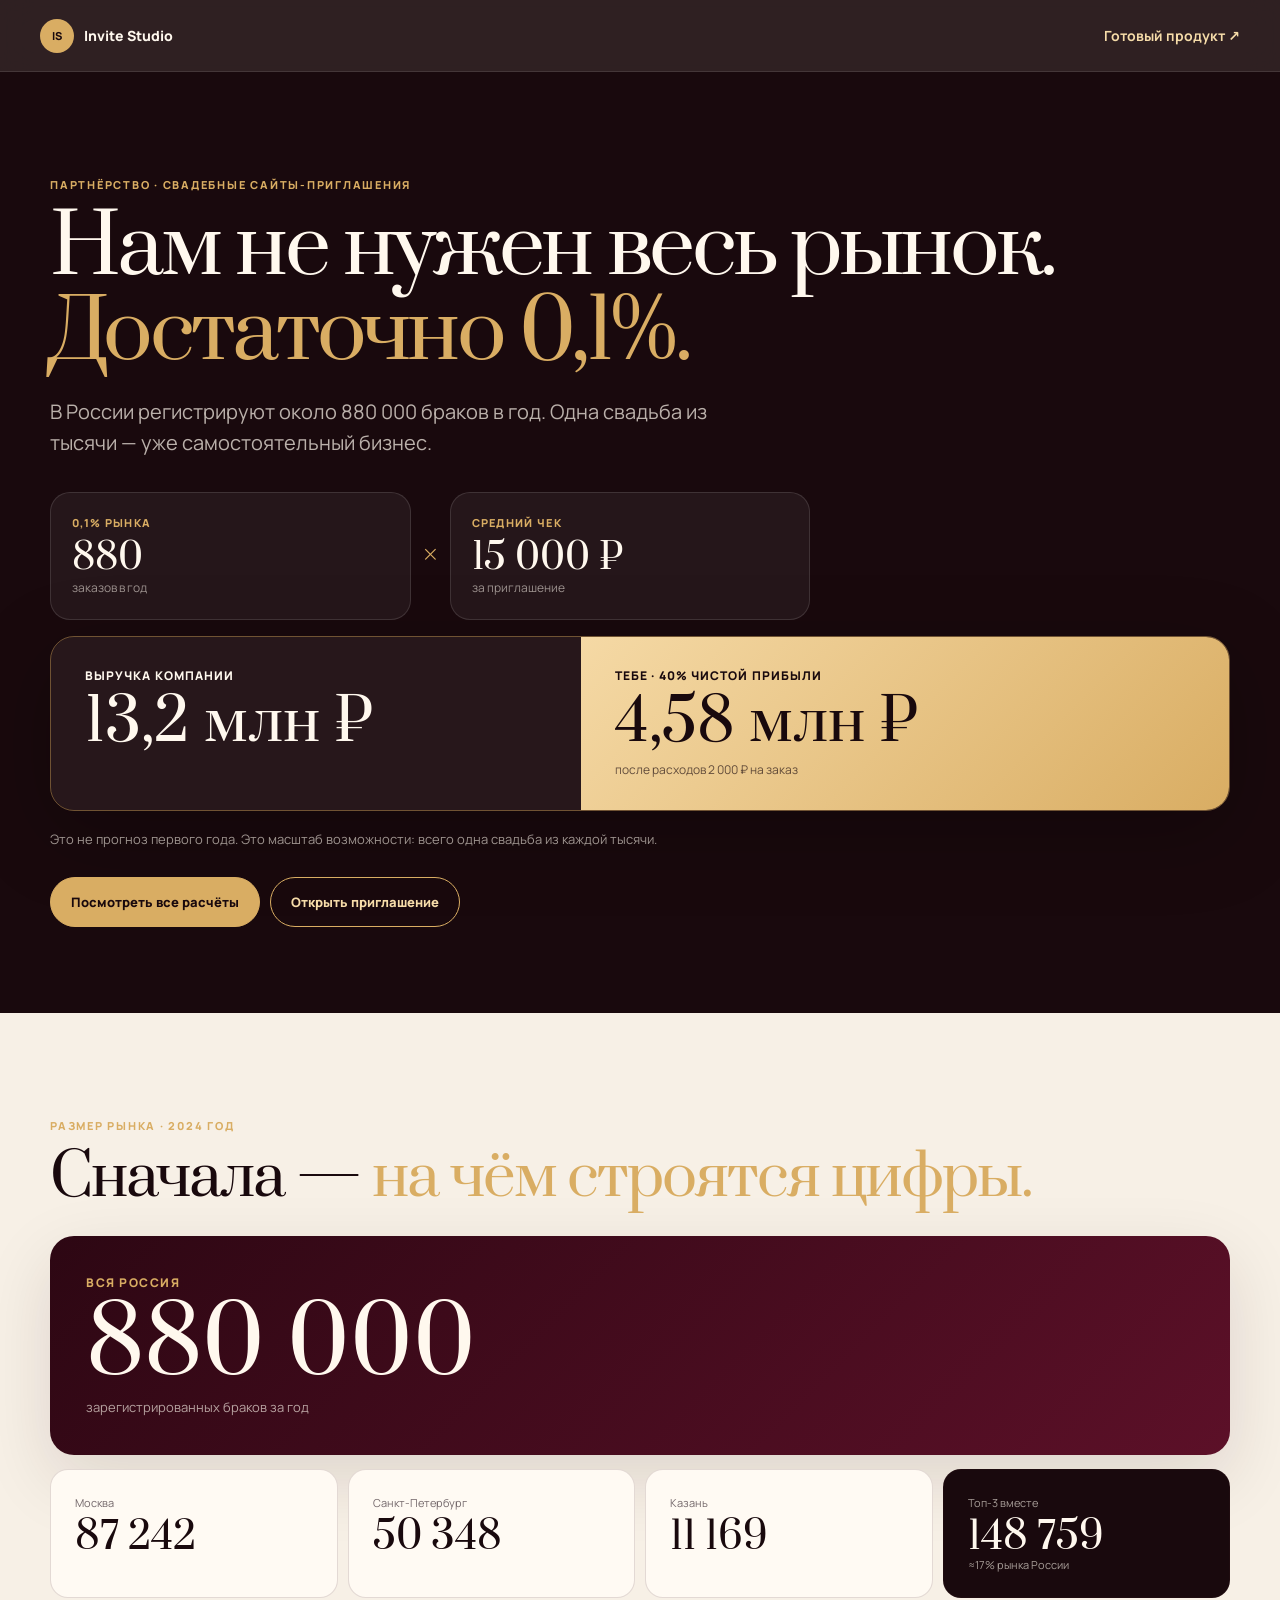
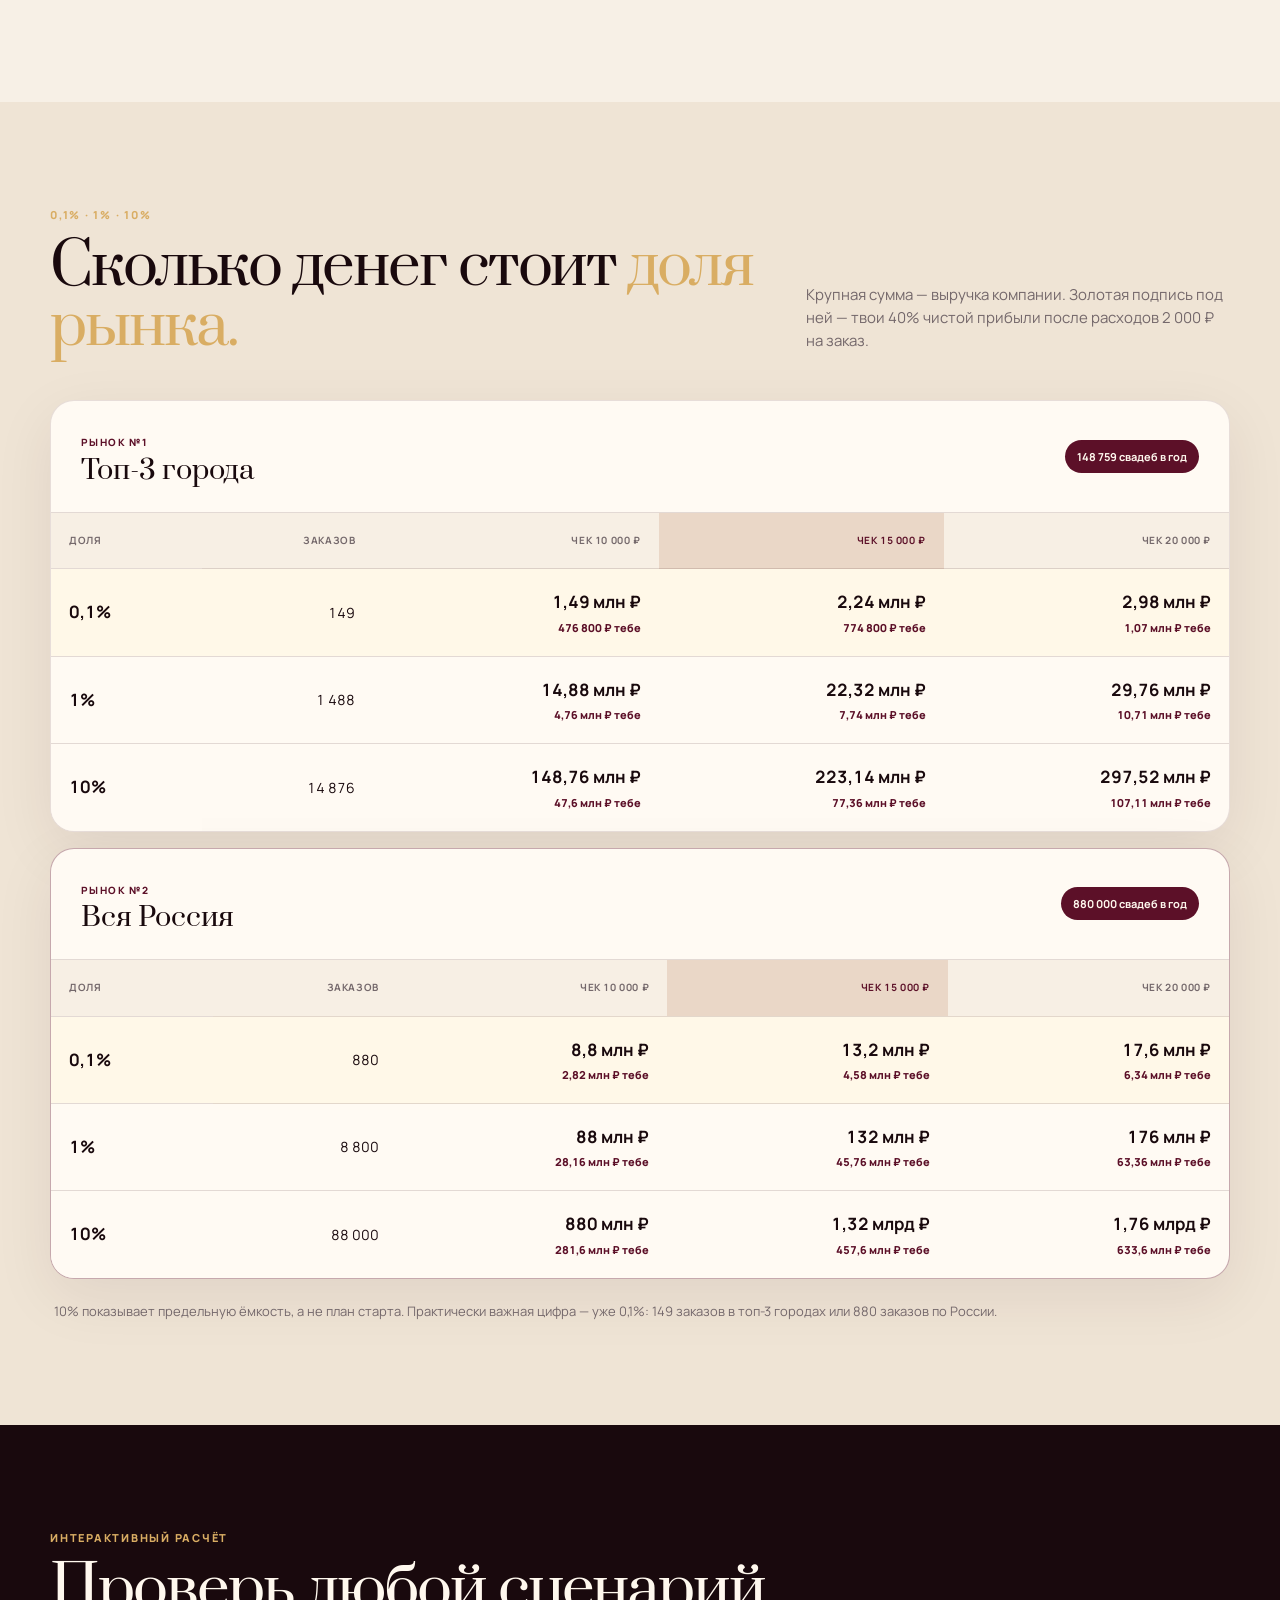
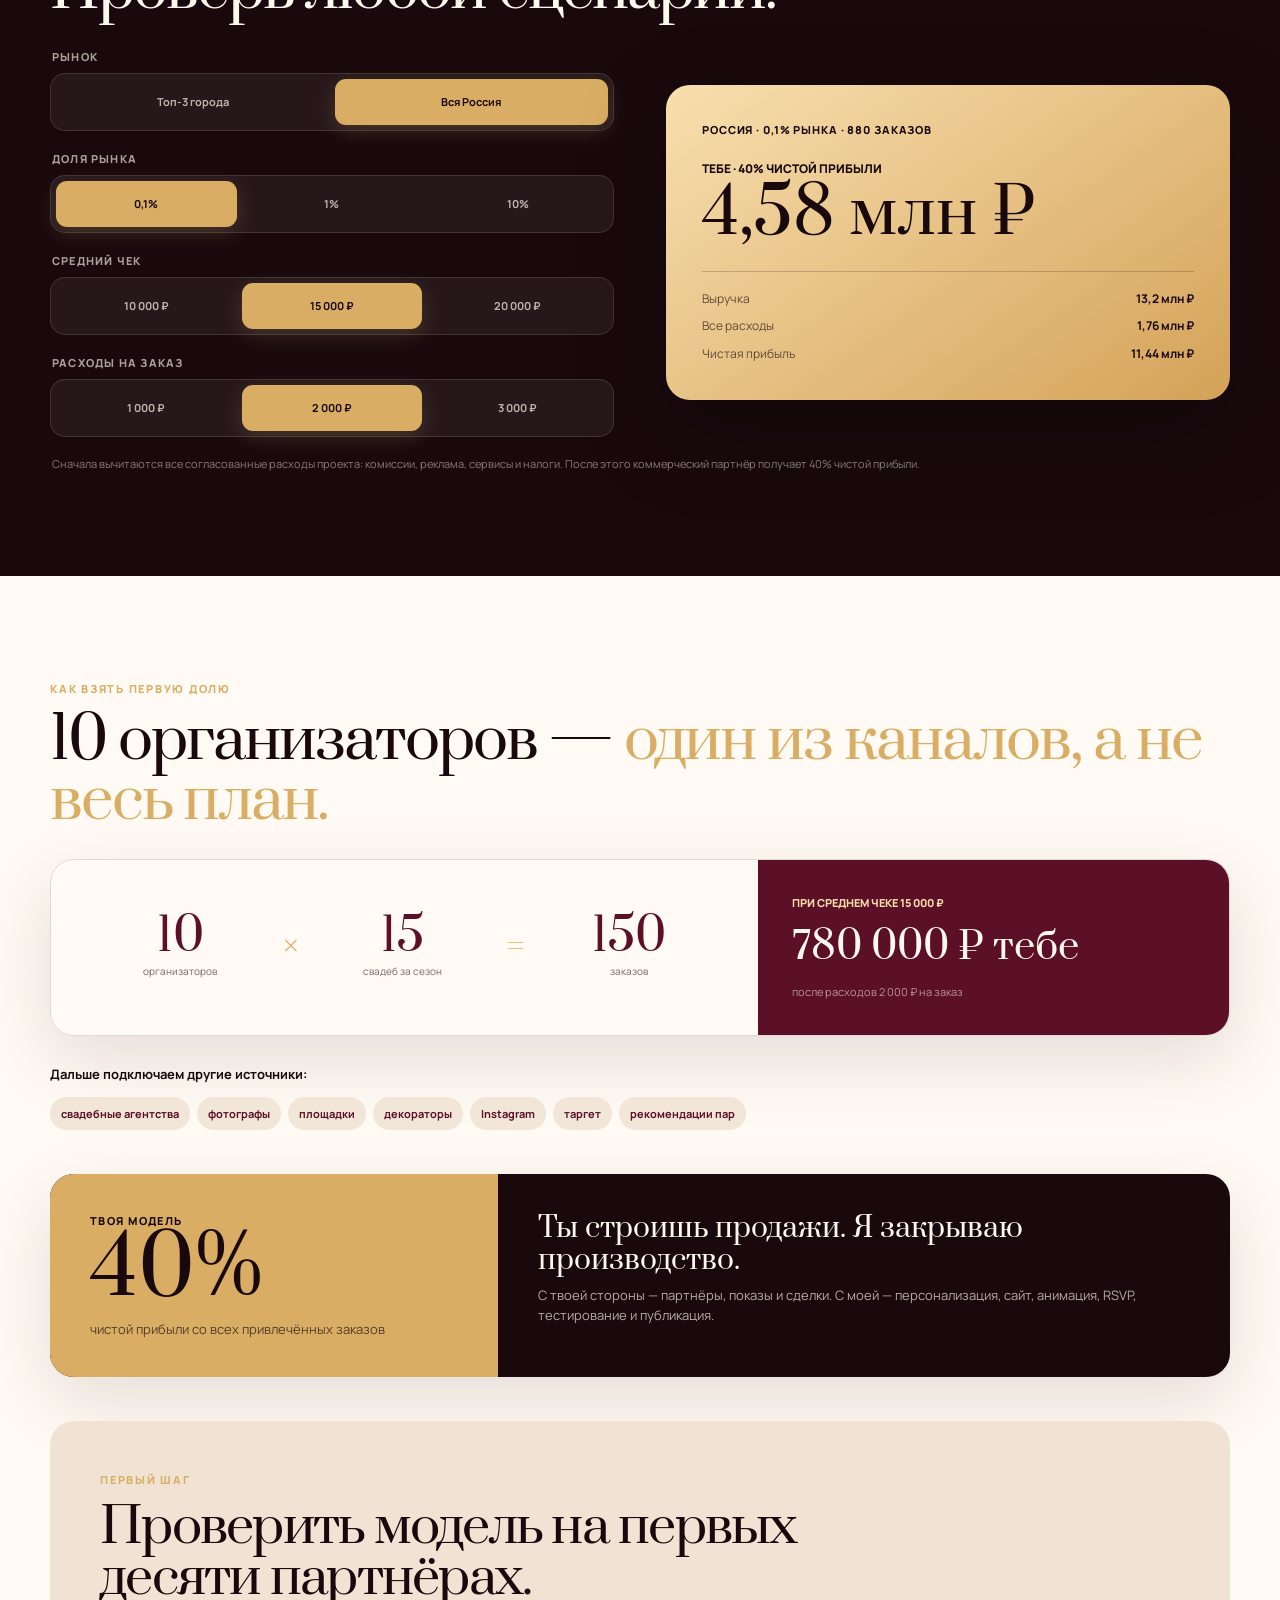
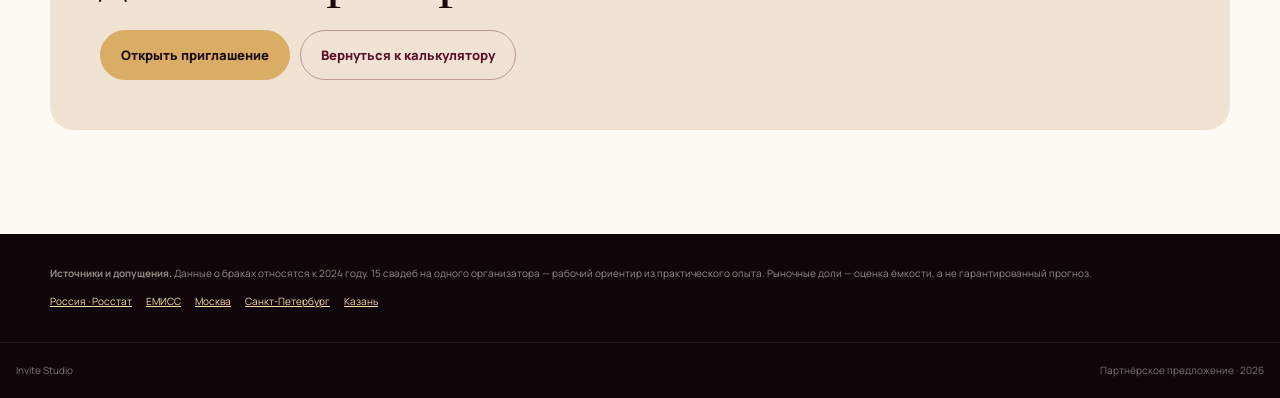
==== commit 6cebcf9f: "Center partner pitch on market share economics" ====
--- a/partner/index.html
+++ b/partner/index.html
@@ -3,11 +3,11 @@
 <head>
   <meta charset="utf-8">
   <meta name="viewport" content="width=device-width, initial-scale=1">
-  <meta name="description" content="Партнёрское предложение Invite Studio: потенциальный доход на свадебных сайтах-приглашениях.">
+  <meta name="description" content="Партнёрское предложение Invite Studio: рынок свадебных сайтов-приглашений и потенциальный доход партнёра.">
   <meta name="theme-color" content="#12070a">
   <title>Invite Studio — партнёрское предложение</title>
   <link rel="icon" type="image/svg+xml" href="data:image/svg+xml,%3Csvg xmlns='http://www.w3.org/2000/svg' viewBox='0 0 64 64'%3E%3Crect width='64' height='64' rx='16' fill='%2312070a'/%3E%3Cpath d='M16 20h32v24H16z' fill='none' stroke='%23e2bd78' stroke-width='3'/%3E%3Cpath d='m17 21 15 13 15-13' fill='none' stroke='%23e2bd78' stroke-width='3'/%3E%3C/svg%3E">
-  <link rel="stylesheet" href="styles.css?v=3">
+  <link rel="stylesheet" href="styles.css?v=4">
 </head>
 <body>
   <header class="topbar">
@@ -19,77 +19,108 @@
     <section class="hero dark-section">
       <div class="section-shell">
         <p class="eyebrow">Партнёрство · свадебные сайты-приглашения</p>
-        <h1>10 организаторов.<br>150 свадеб.<br><em>780 000 ₽ тебе.</em></h1>
-        <p class="hero-copy">Если каждый организатор проводит хотя бы 15 свадеб за сезон, нам достаточно подключить десять партнёров по всей России.</p>
-
-        <div class="hero-equation" aria-label="Расчёт дохода за сезон">
-          <div><strong>10</strong><span>организаторов</span></div>
-          <i>×</i>
-          <div><strong>15</strong><span>свадеб</span></div>
-          <i>=</i>
-          <div><strong>150</strong><span>заказов</span></div>
+        <h1>Нам не нужен весь рынок.<br><em>Достаточно 0,1%.</em></h1>
+        <p class="hero-lead">В России регистрируют около 880 000 браков в год. Одна свадьба из тысячи — уже самостоятельный бизнес.</p>
+
+        <div class="hero-math" aria-label="Потенциал при доле 0,1 процента рынка России">
+          <div><span>0,1% рынка</span><strong>880</strong><small>заказов в год</small></div>
+          <i aria-hidden="true">×</i>
+          <div><span>Средний чек</span><strong>15 000 ₽</strong><small>за приглашение</small></div>
         </div>
 
         <article class="hero-result">
-          <span>Твоя доля — 40% чистой прибыли</span>
-          <strong>780 000 ₽</strong>
-          <p>за сезон при среднем чеке 15 000 ₽ и расходах 2 000 ₽ на заказ</p>
-          <small>Даже при минимальном тарифе 10 000 ₽ — <b>480 000 ₽ тебе</b>.</small>
+          <div>
+            <span>Выручка компании</span>
+            <strong>13,2 млн ₽</strong>
+          </div>
+          <div class="partner-income">
+            <span>Тебе · 40% чистой прибыли</span>
+            <strong>4,58 млн ₽</strong>
+            <small>после расходов 2 000 ₽ на заказ</small>
+          </div>
         </article>
 
-        <a class="primary-button" href="#calculator">Посчитать другие сценарии</a>
-      </div>
-    </section>
-
-    <section class="growth-section">
-      <div class="section-shell">
-        <p class="eyebrow">Это не потолок. Это старт.</p>
-        <h2>500 свадеб — уже <em>от 1,6 млн ₽ тебе</em> за сезон.</h2>
-
-        <div class="growth-grid">
-          <article>
-            <span>Минимальная модель</span>
-            <strong>150 свадеб</strong>
-            <dl>
-              <div><dt>Выручка компании</dt><dd>от 1,5 млн ₽</dd></div>
-              <div class="income-row"><dt>Тебе после расходов</dt><dd>от 480 000 ₽</dd></div>
-            </dl>
-            <small>Это всего 0,017% свадебного рынка России.</small>
-          </article>
-          <article class="featured-card">
-            <span>Рабочий масштаб</span>
-            <strong>500 свадеб</strong>
-            <dl>
-              <div><dt>Выручка компании</dt><dd>от 5 млн ₽</dd></div>
-              <div class="income-row"><dt>Тебе после расходов</dt><dd>от 1,6 млн ₽</dd></div>
-            </dl>
-            <small>При среднем чеке 15 000 ₽ — уже <b>2,6 млн ₽ тебе</b>.</small>
-          </article>
-        </div>
-
-        <div class="channels">
-          <p><b>10 организаторов — только базовый канал.</b> Дополнительно продажи могут идти через:</p>
-          <div>
-            <span>свадебные агентства</span><span>фотографов</span><span>площадки</span><span>декораторов</span><span>Instagram</span><span>таргет</span><span>рекомендации пар</span>
-          </div>
-        </div>
+        <p class="hero-note">Это не прогноз первого года. Это масштаб возможности: всего одна свадьба из каждой тысячи.</p>
+        <div class="hero-actions">
+          <a class="primary-button" href="#market">Посмотреть все расчёты</a>
+          <a class="secondary-button" href="../" target="_blank" rel="noopener">Открыть приглашение</a>
+        </div>
+      </div>
+    </section>
+
+    <section class="market-section" id="market">
+      <div class="section-shell">
+        <p class="eyebrow">Размер рынка · 2024 год</p>
+        <h2>Сначала — <em>на чём строятся цифры.</em></h2>
+
+        <div class="market-total">
+          <span>Вся Россия</span>
+          <strong>880 000</strong>
+          <small>зарегистрированных браков за год</small>
+        </div>
+
+        <div class="city-grid" aria-label="Количество браков в трёх крупнейших городских рынках">
+          <article><span>Москва</span><strong>87 242</strong></article>
+          <article><span>Санкт-Петербург</span><strong>50 348</strong></article>
+          <article><span>Казань</span><strong>11 169</strong></article>
+          <article class="city-total"><span>Топ-3 вместе</span><strong>148 759</strong><small>≈17% рынка России</small></article>
+        </div>
+      </div>
+    </section>
+
+    <section class="tables-section">
+      <div class="section-shell">
+        <div class="section-heading">
+          <div><p class="eyebrow">0,1% · 1% · 10%</p><h2>Сколько денег стоит <em>доля рынка.</em></h2></div>
+          <p>Крупная сумма — выручка компании. Золотая подпись под ней — твои 40% чистой прибыли после расходов 2 000 ₽ на заказ.</p>
+        </div>
+
+        <article class="market-table-card">
+          <div class="table-title"><div><span>Рынок №1</span><h3>Топ-3 города</h3></div><strong>148 759 свадеб в год</strong></div>
+          <div class="table-scroll">
+            <table>
+              <thead><tr><th>Доля</th><th>Заказов</th><th>Чек 10 000 ₽</th><th class="recommended">Чек 15 000 ₽</th><th>Чек 20 000 ₽</th></tr></thead>
+              <tbody id="top3Table"></tbody>
+            </table>
+          </div>
+          <p class="scroll-hint">Проведи таблицу влево, чтобы увидеть все тарифы →</p>
+        </article>
+
+        <article class="market-table-card featured-table">
+          <div class="table-title"><div><span>Рынок №2</span><h3>Вся Россия</h3></div><strong>880 000 свадеб в год</strong></div>
+          <div class="table-scroll">
+            <table>
+              <thead><tr><th>Доля</th><th>Заказов</th><th>Чек 10 000 ₽</th><th class="recommended">Чек 15 000 ₽</th><th>Чек 20 000 ₽</th></tr></thead>
+              <tbody id="russiaTable"></tbody>
+            </table>
+          </div>
+          <p class="scroll-hint">Проведи таблицу влево, чтобы увидеть все тарифы →</p>
+        </article>
+
+        <p class="table-note">10% показывает предельную ёмкость, а не план старта. Практически важная цифра — уже 0,1%: 149 заказов в топ-3 городах или 880 заказов по России.</p>
       </div>
     </section>
 
     <section class="calculator-section dark-section" id="calculator">
       <div class="section-shell">
-        <p class="eyebrow">Калькулятор</p>
-        <h2>Сколько можешь заработать ты?</h2>
+        <p class="eyebrow">Интерактивный расчёт</p>
+        <h2>Проверь любой сценарий.</h2>
 
         <div class="calculator">
           <div class="controls">
             <fieldset>
-              <legend>Количество заказов</legend>
-              <div class="segmented orders-control" data-control="orders">
-                <button type="button" data-value="150" class="active" aria-pressed="true">150</button>
-                <button type="button" data-value="500" aria-pressed="false">500</button>
-                <button type="button" data-value="880" aria-pressed="false">880 · 0,1%</button>
-                <button type="button" data-value="8800" aria-pressed="false">8 800 · 1%</button>
+              <legend>Рынок</legend>
+              <div class="segmented market-control" data-control="market">
+                <button type="button" data-value="top3" aria-pressed="false">Топ-3 города</button>
+                <button type="button" data-value="russia" class="active" aria-pressed="true">Вся Россия</button>
+              </div>
+            </fieldset>
+            <fieldset>
+              <legend>Доля рынка</legend>
+              <div class="segmented" data-control="share">
+                <button type="button" data-value="0.1" class="active" aria-pressed="true">0,1%</button>
+                <button type="button" data-value="1" aria-pressed="false">1%</button>
+                <button type="button" data-value="10" aria-pressed="false">10%</button>
               </div>
             </fieldset>
             <fieldset>
@@ -111,60 +142,59 @@
           </div>
 
           <div class="calculator-result" aria-live="polite">
-            <span id="scenarioLabel">10 партнёров × 15 свадеб</span>
+            <span id="scenarioLabel">Россия · 0,1% рынка · 880 заказов</span>
             <p>Тебе · 40% чистой прибыли</p>
-            <strong id="partnerResult">780 000 ₽</strong>
+            <strong id="partnerResult">4,58 млн ₽</strong>
             <div class="result-facts">
-              <div><span>Выручка</span><b id="revenueResult">2,25 млн ₽</b></div>
-              <div><span>Все расходы</span><b id="costResult">300 000 ₽</b></div>
-              <div><span>Чистая прибыль</span><b id="netResult">1,95 млн ₽</b></div>
-              <div><span>Доля рынка РФ</span><b id="marketShareResult">0,017%</b></div>
+              <div><span>Выручка</span><b id="revenueResult">13,2 млн ₽</b></div>
+              <div><span>Все расходы</span><b id="costResult">1,76 млн ₽</b></div>
+              <div><span>Чистая прибыль</span><b id="netResult">11,44 млн ₽</b></div>
             </div>
           </div>
         </div>
-        <p class="calc-note">Сначала вычитаются все согласованные расходы проекта: комиссии, реклама, сервисы и налоги. После этого 40% чистой прибыли получает коммерческий партнёр.</p>
-      </div>
-    </section>
-
-    <section class="partnership-section">
-      <div class="section-shell">
-        <div class="partner-highlight">
-          <span>Твоя доля</span>
-          <strong>40%</strong>
-          <p>чистой прибыли со всех привлечённых заказов</p>
-        </div>
-
-        <div class="role-copy">
-          <p class="eyebrow">Роли уже понятны</p>
-          <h2>Ты строишь продажи.<br><em>Я закрываю производство.</em></h2>
-          <ul>
-            <li>Ты находишь организаторов и другие каналы.</li>
-            <li>Показываешь готовый продукт и договариваешься.</li>
-            <li>Я персонализирую, собираю, проверяю и публикую сайт.</li>
-          </ul>
-        </div>
-
-        <div class="start-card">
-          <span>Первый шаг</span>
-          <h2>Подключить первые 10 организаторов.</h2>
-          <p>Не нужен большой отдел продаж. Нужны готовое демо, понятные тарифы и десять партнёров с активными свадьбами.</p>
-          <div class="start-actions">
-            <a class="primary-button" href="../" target="_blank" rel="noopener">Открыть приглашение</a>
-            <a class="secondary-button" href="#calculator">Вернуться к расчёту</a>
-          </div>
+        <p class="calc-note">Сначала вычитаются все согласованные расходы проекта: комиссии, реклама, сервисы и налоги. После этого коммерческий партнёр получает 40% чистой прибыли.</p>
+      </div>
+    </section>
+
+    <section class="route-section">
+      <div class="section-shell">
+        <p class="eyebrow">Как взять первую долю</p>
+        <h2>10 организаторов — <em>один из каналов, а не весь план.</em></h2>
+
+        <div class="organizer-card">
+          <div class="organizer-equation">
+            <div><strong>10</strong><span>организаторов</span></div><i>×</i><div><strong>15</strong><span>свадеб за сезон</span></div><i>=</i><div><strong>150</strong><span>заказов</span></div>
+          </div>
+          <div class="organizer-result"><span>При среднем чеке 15 000 ₽</span><strong>780 000 ₽ тебе</strong><small>после расходов 2 000 ₽ на заказ</small></div>
+        </div>
+
+        <div class="channels">
+          <p><b>Дальше подключаем другие источники:</b></p>
+          <div><span>свадебные агентства</span><span>фотографы</span><span>площадки</span><span>декораторы</span><span>Instagram</span><span>таргет</span><span>рекомендации пар</span></div>
+        </div>
+
+        <div class="partnership-card">
+          <div><span>Твоя модель</span><strong>40%</strong><p>чистой прибыли со всех привлечённых заказов</p></div>
+          <div><h3>Ты строишь продажи. Я закрываю производство.</h3><p>С твоей стороны — партнёры, показы и сделки. С моей — персонализация, сайт, анимация, RSVP, тестирование и публикация.</p></div>
+        </div>
+
+        <div class="closing-card">
+          <p class="eyebrow">Первый шаг</p>
+          <h2>Проверить модель на первых десяти партнёрах.</h2>
+          <div class="hero-actions"><a class="primary-button" href="../" target="_blank" rel="noopener">Открыть приглашение</a><a class="secondary-button dark-outline" href="#calculator">Вернуться к калькулятору</a></div>
         </div>
       </div>
     </section>
 
     <section class="sources">
       <div class="section-shell">
-        <p><b>Основа расчёта:</b> 15 свадеб на одного организатора — рабочий ориентир из твоего опыта. Рынок России — 880 000 зарегистрированных браков за 2024 год. Цифры показывают потенциал, а не гарантированный доход.</p>
-        <div><a href="https://www.demoscope.ru/weekly/2025/01067/barom06.php" target="_blank" rel="noopener">Данные Росстата</a><a href="https://fedstat.ru/indicator/31525" target="_blank" rel="noopener">ЕМИСС</a></div>
+        <p><b>Источники и допущения.</b> Данные о браках относятся к 2024 году. 15 свадеб на одного организатора — рабочий ориентир из практического опыта. Рыночные доли — оценка ёмкости, а не гарантированный прогноз.</p>
+        <div><a href="https://www.demoscope.ru/weekly/2025/01067/barom06.php" target="_blank" rel="noopener">Россия · Росстат</a><a href="https://fedstat.ru/indicator/31525" target="_blank" rel="noopener">ЕМИСС</a><a href="https://statbase.ru/data/rus-number-of-marriages-by-regions-moscow" target="_blank" rel="noopener">Москва</a><a href="https://www.family.ksp.gov.spb.ru/" target="_blank" rel="noopener">Санкт-Петербург</a><a href="https://kazan.mk.ru/social/2025/01/27/v-2024-godu-v-kazani-zaregistrirovali-brak-bolee-11-tysyach-par.html" target="_blank" rel="noopener">Казань</a></div>
       </div>
     </section>
   </main>
 
   <footer><span>Invite Studio</span><span>Партнёрское предложение · 2026</span></footer>
-  <script src="app.js?v=3"></script>
+  <script src="app.js?v=4"></script>
 </body>
 </html>
--- a/partner/styles.css
+++ b/partner/styles.css
@@ -1,173 +1,261 @@
+@import url('https://fonts.googleapis.com/css2?family=Manrope:wght@400;500;600;700;800&family=Prata&display=swap');
+
 :root {
-  --black: #12070a;
-  --black-soft: #1f0c12;
-  --wine: #511429;
-  --wine-bright: #7b2340;
-  --gold: #e2bd78;
-  --gold-soft: #f5dfb4;
-  --cream: #fbf8f2;
-  --paper: #f2ebe1;
-  --ink: #24191c;
-  --muted: #74676b;
-  --line: rgba(62, 20, 34, .15);
+  --ink: #19090d;
+  --wine: #5c1028;
+  --wine-deep: #2d0713;
+  --cream: #f7f0e6;
+  --paper: #fffaf3;
+  --gold: #d9ad63;
+  --gold-light: #f6dca9;
+  --muted: #74686b;
+  --line: rgba(69, 29, 39, .15);
+  --radius: 24px;
+  --shadow: 0 24px 70px rgba(42, 13, 21, .12);
 }
 
 * { box-sizing: border-box; }
-html { scroll-behavior: smooth; scroll-padding-top: 70px; }
-body { margin: 0; min-width: 320px; overflow-x: hidden; color: var(--ink); background: var(--cream); font-family: Inter, ui-sans-serif, -apple-system, BlinkMacSystemFont, "Segoe UI", sans-serif; font-size: 16px; line-height: 1.55; -webkit-font-smoothing: antialiased; }
+html { scroll-behavior: smooth; overflow-x: hidden; }
+body {
+  margin: 0;
+  min-width: 320px;
+  overflow-x: hidden;
+  color: var(--ink);
+  background: var(--cream);
+  font-family: "Manrope", system-ui, sans-serif;
+  font-size: 16px;
+  line-height: 1.55;
+  -webkit-font-smoothing: antialiased;
+}
+
+button, a { -webkit-tap-highlight-color: transparent; }
 a { color: inherit; }
-button, a { -webkit-tap-highlight-color: transparent; }
-button { font: inherit; }
-.section-shell { width: min(100% - 28px, 1120px); margin-inline: auto; }
-.dark-section { color: #fff; background: var(--black); }
-.eyebrow { margin: 0 0 17px; color: var(--wine-bright); font-size: .75rem; font-weight: 800; letter-spacing: .14em; line-height: 1.4; text-transform: uppercase; }
-h1, h2 { margin: 0; font-family: Georgia, "Times New Roman", serif; font-weight: 400; line-height: .96; letter-spacing: -.045em; }
-h1 { font-size: clamp(3.15rem, 15.5vw, 7.8rem); }
-h2 { font-size: clamp(2.65rem, 12vw, 5.5rem); }
-h1 em, h2 em { color: var(--gold); font-weight: 400; }
-.primary-button, .secondary-button { display: inline-flex; min-height: 52px; align-items: center; justify-content: center; padding: 13px 20px; border: 1px solid transparent; border-radius: 999px; text-decoration: none; font-size: .875rem; font-weight: 760; text-align: center; }
-.primary-button { color: var(--black); background: var(--gold-soft); }
-.secondary-button { color: inherit; background: transparent; border-color: currentColor; opacity: .72; }
-
-.topbar { position: sticky; top: 0; z-index: 50; display: flex; min-height: 62px; align-items: center; justify-content: space-between; gap: 14px; padding: 9px 14px; color: #fff; background: rgba(18,7,10,.94); border-bottom: 1px solid rgba(255,255,255,.09); backdrop-filter: blur(18px); }
-.brand { display: inline-flex; align-items: center; gap: 9px; text-decoration: none; font-size: .875rem; font-weight: 750; }
-.brand span { display: grid; width: 31px; height: 31px; place-items: center; color: var(--gold); border: 1px solid rgba(226,189,120,.7); border-radius: 50%; font-family: Georgia, serif; font-size: .75rem; }
-.product-link { padding: 8px 11px; color: var(--gold-soft); border: 1px solid rgba(226,189,120,.35); border-radius: 999px; text-decoration: none; font-size: .75rem; font-weight: 750; white-space: nowrap; }
-
-.hero { position: relative; overflow: hidden; background: radial-gradient(circle at 92% 7%, rgba(123,35,64,.46), transparent 34%), linear-gradient(150deg, #100609, #250c15 65%, #14070b); }
-.hero::after { content: ""; position: absolute; top: 160px; right: -180px; width: 430px; height: 430px; border: 1px solid rgba(226,189,120,.12); border-radius: 50%; pointer-events: none; }
-.hero .section-shell { position: relative; z-index: 1; padding-block: 54px 64px; }
-.hero .eyebrow { color: var(--gold); }
-.hero h1 { max-width: 1020px; }
-.hero-copy { max-width: 660px; margin: 25px 0 0; color: rgba(255,255,255,.66); font-size: 1rem; }
-.hero-equation { display: grid; grid-template-columns: 1fr auto 1fr auto 1fr; align-items: center; gap: 8px; margin-top: 34px; padding: 18px 16px; background: rgba(255,255,255,.055); border: 1px solid rgba(255,255,255,.1); border-radius: 20px; }
-.hero-equation div { min-width: 0; text-align: center; }
-.hero-equation strong { display: block; color: var(--gold-soft); font-family: Georgia, serif; font-size: 2.55rem; font-weight: 400; line-height: 1; }
-.hero-equation span { display: block; margin-top: 5px; color: rgba(255,255,255,.45); font-size: .75rem; }
-.hero-equation i { color: rgba(255,255,255,.3); font-family: Georgia, serif; font-size: 1.5rem; font-style: normal; }
-.hero-result { margin: 12px 0 0; padding: 23px 19px; color: var(--black); background: var(--gold-soft); border-radius: 22px; box-shadow: 0 24px 70px rgba(0,0,0,.25); }
-.hero-result > span { color: rgba(18,7,10,.58); font-size: .75rem; font-weight: 800; letter-spacing: .08em; text-transform: uppercase; }
-.hero-result > strong { display: block; margin-top: 9px; font-family: Georgia, serif; font-size: clamp(3.4rem, 15vw, 6.6rem); font-weight: 400; line-height: .9; letter-spacing: -.055em; }
-.hero-result p { margin: 13px 0 0; color: rgba(18,7,10,.62); font-size: .875rem; }
-.hero-result small { display: block; margin-top: 17px; padding-top: 15px; border-top: 1px solid rgba(18,7,10,.14); color: rgba(18,7,10,.68); font-size: .8rem; }
-.hero .primary-button { width: 100%; margin-top: 16px; }
-
-.growth-section { padding-block: 74px; background: var(--paper); }
-.growth-section h2 { max-width: 980px; }
-.growth-section h2 em { color: var(--wine-bright); }
-.growth-grid { display: grid; gap: 11px; margin-top: 36px; }
-.growth-grid article { padding: 25px 21px; background: rgba(255,255,255,.75); border: 1px solid var(--line); border-radius: 22px; }
-.growth-grid article > span { color: var(--wine-bright); font-size: .75rem; font-weight: 800; letter-spacing: .1em; text-transform: uppercase; }
-.growth-grid article > strong { display: block; margin-top: 10px; font-family: Georgia, serif; font-size: 3.2rem; font-weight: 400; line-height: 1; letter-spacing: -.04em; }
-.growth-grid dl { margin: 24px 0 0; }
-.growth-grid dl div { display: flex; align-items: flex-end; justify-content: space-between; gap: 14px; padding: 13px 0; border-top: 1px solid var(--line); }
-.growth-grid dt { color: var(--muted); font-size: .8rem; }
-.growth-grid dd { margin: 0; font-size: .9rem; font-weight: 800; text-align: right; }
-.growth-grid .income-row dd { color: var(--wine-bright); font-family: Georgia, serif; font-size: 1.45rem; font-weight: 400; }
-.growth-grid article > small { display: block; margin-top: 16px; color: var(--muted); font-size: .8rem; }
-.growth-grid .featured-card { color: #fff; background: linear-gradient(145deg, var(--black-soft), var(--wine)); border-color: var(--wine); }
-.featured-card > span, .featured-card .income-row dd { color: var(--gold-soft) !important; }
-.featured-card dt, .featured-card > small { color: rgba(255,255,255,.55) !important; }
-.featured-card dl div { border-color: rgba(255,255,255,.13); }
-.channels { margin-top: 12px; padding: 23px 20px; background: #fff; border: 1px solid var(--line); border-radius: 20px; }
-.channels p { margin: 0; color: var(--muted); font-size: .9rem; }
-.channels p b { color: var(--ink); }
-.channels > div { display: flex; flex-wrap: wrap; gap: 7px; margin-top: 17px; }
-.channels span { padding: 7px 10px; color: var(--wine-bright); background: rgba(123,35,64,.07); border: 1px solid rgba(123,35,64,.1); border-radius: 999px; font-size: .75rem; font-weight: 700; }
-
-.calculator-section { padding-block: 74px; }
-.calculator-section .eyebrow { color: var(--gold); }
-.calculator-section h2 { max-width: 850px; }
-.calculator { margin-top: 36px; overflow: hidden; border: 1px solid rgba(255,255,255,.12); border-radius: 24px; }
-.controls { display: grid; gap: 24px; padding: 22px 18px; background: var(--black-soft); }
+.section-shell { width: min(1180px, calc(100% - 32px)); margin: 0 auto; }
+.dark-section { color: #fff8ee; background: var(--ink); }
+.eyebrow {
+  margin: 0 0 14px;
+  color: var(--gold);
+  font-size: 11px;
+  font-weight: 800;
+  letter-spacing: .16em;
+  text-transform: uppercase;
+}
+h1, h2, h3, p { margin-top: 0; }
+h1, h2, h3 { font-family: "Prata", Georgia, serif; font-weight: 400; line-height: 1.03; }
+h1 { margin-bottom: 20px; font-size: clamp(42px, 13vw, 82px); letter-spacing: -.045em; }
+h2 { margin-bottom: 28px; font-size: clamp(34px, 9vw, 58px); letter-spacing: -.035em; }
+h3 { margin-bottom: 0; font-size: 27px; }
+em { color: var(--gold); font-style: normal; }
+
+.topbar {
+  position: sticky;
+  z-index: 20;
+  top: 0;
+  display: flex;
+  align-items: center;
+  justify-content: space-between;
+  min-height: 64px;
+  padding: 10px 16px;
+  color: #fff8ee;
+  background: rgba(25, 9, 13, .9);
+  border-bottom: 1px solid rgba(255,255,255,.1);
+  backdrop-filter: blur(16px);
+}
+.brand { display: flex; gap: 10px; align-items: center; text-decoration: none; font-size: 13px; font-weight: 800; }
+.brand span { display: grid; width: 34px; height: 34px; place-items: center; color: var(--ink); background: var(--gold); border-radius: 50%; font-size: 11px; }
+.product-link { min-height: 44px; display: inline-flex; align-items: center; color: var(--gold-light); font-size: 12px; font-weight: 700; text-decoration: none; }
+
+.hero { position: relative; overflow: hidden; padding: 70px 0 64px; }
+.hero::before {
+  position: absolute;
+  inset: -25% -55% auto auto;
+  width: 520px;
+  height: 520px;
+  content: "";
+  background: radial-gradient(circle, rgba(117, 19, 52, .5), transparent 68%);
+  pointer-events: none;
+}
+.hero .section-shell { position: relative; z-index: 1; }
+.hero-lead { max-width: 720px; margin-bottom: 34px; color: rgba(255,248,238,.7); font-size: 17px; }
+.hero-math { display: grid; grid-template-columns: 1fr; gap: 12px; margin-bottom: 16px; }
+.hero-math > div { padding: 21px; background: rgba(255,255,255,.055); border: 1px solid rgba(255,255,255,.12); border-radius: 20px; }
+.hero-math span, .hero-math small, .hero-result span, .hero-result small { display: block; }
+.hero-math span { color: var(--gold); font-size: 11px; font-weight: 800; letter-spacing: .12em; text-transform: uppercase; }
+.hero-math strong { display: block; margin: 6px 0 1px; font-family: "Prata", Georgia, serif; font-size: 36px; font-weight: 400; line-height: 1.15; }
+.hero-math small { color: rgba(255,248,238,.55); font-size: 12px; }
+.hero-math i { display: none; }
+.hero-result { overflow: hidden; border: 1px solid rgba(217,173,99,.45); border-radius: var(--radius); box-shadow: 0 22px 80px rgba(0,0,0,.25); }
+.hero-result > div { padding: 24px 22px; }
+.hero-result > div:first-child { background: rgba(255,255,255,.06); }
+.hero-result .partner-income { color: var(--ink); background: linear-gradient(135deg, #f5d9a5, #d9ad63); }
+.hero-result span { margin-bottom: 7px; font-size: 12px; font-weight: 800; letter-spacing: .09em; text-transform: uppercase; }
+.hero-result strong { display: block; font-family: "Prata", Georgia, serif; font-size: clamp(36px, 11vw, 58px); font-weight: 400; line-height: 1.05; }
+.hero-result small { margin-top: 8px; font-size: 12px; opacity: .65; }
+.hero-note { max-width: 680px; margin: 18px 0 28px; color: rgba(255,248,238,.58); font-size: 13px; }
+.hero-actions { display: flex; flex-direction: column; gap: 10px; }
+.primary-button, .secondary-button {
+  display: inline-flex;
+  min-height: 50px;
+  align-items: center;
+  justify-content: center;
+  padding: 13px 20px;
+  border: 1px solid var(--gold);
+  border-radius: 999px;
+  font-size: 13px;
+  font-weight: 800;
+  text-decoration: none;
+}
+.primary-button { color: var(--ink); background: var(--gold); }
+.secondary-button { color: var(--gold-light); background: transparent; }
+
+.market-section, .tables-section, .route-section { padding: 70px 0; }
+.market-total { margin-bottom: 14px; padding: 26px 22px; color: #fff8ee; background: linear-gradient(135deg, var(--wine-deep), var(--wine)); border-radius: var(--radius); box-shadow: var(--shadow); }
+.market-total span, .market-total small { display: block; }
+.market-total span { color: var(--gold); font-size: 12px; font-weight: 800; letter-spacing: .13em; text-transform: uppercase; }
+.market-total strong { display: block; margin: 7px 0; font-family: "Prata", Georgia, serif; font-size: clamp(52px, 16vw, 90px); font-weight: 400; line-height: 1; }
+.market-total small { color: rgba(255,248,238,.64); font-size: 13px; }
+.city-grid { display: grid; grid-template-columns: 1fr 1fr; gap: 10px; }
+.city-grid article { min-width: 0; padding: 19px 16px; background: var(--paper); border: 1px solid var(--line); border-radius: 18px; }
+.city-grid span, .city-grid small { display: block; color: var(--muted); font-size: 11px; }
+.city-grid strong { display: block; margin-top: 7px; font-family: "Prata", Georgia, serif; font-size: clamp(24px, 7vw, 38px); font-weight: 400; line-height: 1; }
+.city-grid .city-total { grid-column: 1 / -1; color: #fff8ee; background: var(--ink); }
+.city-grid .city-total span, .city-grid .city-total small { color: rgba(255,248,238,.62); }
+
+.tables-section { background: #efe4d5; }
+.section-heading > p { margin-bottom: 26px; color: var(--muted); font-size: 14px; }
+.market-table-card { margin-top: 16px; overflow: hidden; background: var(--paper); border: 1px solid rgba(69,29,39,.13); border-radius: var(--radius); box-shadow: 0 18px 60px rgba(49,18,27,.08); }
+.featured-table { border: 1px solid rgba(92,16,40,.35); }
+.table-title { display: flex; flex-direction: column; gap: 16px; padding: 22px; border-bottom: 1px solid var(--line); }
+.table-title span { color: var(--wine); font-size: 10px; font-weight: 800; letter-spacing: .14em; text-transform: uppercase; }
+.table-title h3 { margin-top: 4px; }
+.table-title > strong { align-self: flex-start; padding: 8px 12px; color: #fff8ee; background: var(--wine); border-radius: 999px; font-size: 11px; }
+.table-scroll { max-width: 100%; overflow-x: auto; overscroll-behavior-inline: contain; -webkit-overflow-scrolling: touch; }
+table { width: 100%; min-width: 760px; border-collapse: collapse; font-variant-numeric: tabular-nums; }
+th, td { padding: 17px 14px; text-align: right; white-space: nowrap; border-bottom: 1px solid var(--line); }
+th { color: var(--muted); background: #f7efe4; font-size: 10px; letter-spacing: .06em; text-transform: uppercase; }
+td { font-size: 14px; }
+th:first-child, td:first-child { position: sticky; z-index: 2; left: 0; text-align: left; background: var(--paper); box-shadow: 8px 0 16px rgba(44,15,23,.04); }
+thead th:first-child { z-index: 3; background: #f7efe4; }
+th.recommended { color: var(--wine); background: #ead7c7; }
+td strong { display: block; color: var(--ink); font-size: 15px; }
+td small { display: block; margin-top: 3px; color: var(--wine); font-size: 11px; font-weight: 800; }
+tbody tr:last-child td { border-bottom: 0; }
+tbody tr:first-child td { background-color: #fff8e8; }
+tbody tr:first-child td:first-child { background-color: #fff8e8; }
+.scroll-hint { margin: 10px 16px 15px; color: var(--muted); font-size: 11px; }
+.table-note { margin: 22px 4px 0; color: var(--muted); font-size: 13px; }
+
+.calculator-section { padding: 70px 0; }
+.calculator { display: grid; gap: 18px; }
+.controls { display: grid; gap: 19px; }
 fieldset { min-width: 0; margin: 0; padding: 0; border: 0; }
-legend { margin-bottom: 9px; color: rgba(255,255,255,.48); font-size: .75rem; font-weight: 800; letter-spacing: .1em; text-transform: uppercase; }
-.segmented { display: grid; grid-template-columns: repeat(3, 1fr); gap: 7px; }
-.orders-control { grid-template-columns: repeat(2, 1fr); }
-.segmented button { min-width: 0; min-height: 44px; padding: 8px 6px; color: rgba(255,255,255,.68); background: rgba(255,255,255,.055); border: 1px solid rgba(255,255,255,.12); border-radius: 999px; cursor: pointer; font-size: .75rem; font-weight: 720; white-space: nowrap; }
-.segmented button.active { color: var(--black); background: var(--gold-soft); border-color: var(--gold-soft); }
-.segmented button:focus-visible { outline: 3px solid #fff; outline-offset: 2px; }
-.calculator-result { padding: 25px 19px; background: linear-gradient(145deg, #3c1021, var(--wine)); }
-.calculator-result > span { color: var(--gold); font-size: .75rem; font-weight: 800; letter-spacing: .08em; text-transform: uppercase; }
-.calculator-result > p { margin: 28px 0 0; color: rgba(255,255,255,.55); font-size: .8rem; font-weight: 760; text-transform: uppercase; }
-.calculator-result > strong { display: block; margin-top: 8px; color: var(--gold-soft); font-family: Georgia, serif; font-size: clamp(3.5rem, 16vw, 6.4rem); font-weight: 400; line-height: .9; letter-spacing: -.055em; }
-.result-facts { display: grid; grid-template-columns: 1fr 1fr; gap: 1px; margin-top: 28px; overflow: hidden; background: rgba(255,255,255,.12); border: 1px solid rgba(255,255,255,.12); border-radius: 16px; }
-.result-facts div { padding: 15px 13px; background: rgba(0,0,0,.14); }
-.result-facts span { display: block; color: rgba(255,255,255,.42); font-size: .7rem; }
-.result-facts b { display: block; margin-top: 5px; font-family: Georgia, serif; font-size: 1.25rem; font-weight: 400; line-height: 1.1; }
-.calculator-result.is-updating { animation: resultPulse .38s ease; }
-.calc-note { margin: 16px 0 0; color: rgba(255,255,255,.4); font-size: .75rem; }
-
-.partnership-section { padding-block: 74px; }
-.partner-highlight { padding: 26px 22px; color: #fff; background: var(--wine); border-radius: 22px; }
-.partner-highlight span { color: var(--gold); font-size: .75rem; font-weight: 800; letter-spacing: .12em; text-transform: uppercase; }
-.partner-highlight strong { display: block; margin-top: 5px; color: var(--gold-soft); font-family: Georgia, serif; font-size: 7rem; font-weight: 400; line-height: .9; letter-spacing: -.07em; }
-.partner-highlight p { margin: 15px 0 0; color: rgba(255,255,255,.62); }
-.role-copy { margin-top: 45px; }
-.role-copy h2 em { color: var(--wine-bright); }
-.role-copy ul { display: grid; gap: 0; margin: 28px 0 0; padding: 0; border-top: 1px solid var(--line); list-style: none; }
-.role-copy li { position: relative; padding: 15px 0 15px 27px; color: var(--muted); border-bottom: 1px solid var(--line); }
-.role-copy li::before { content: ""; position: absolute; top: 23px; left: 3px; width: 8px; height: 8px; background: var(--gold); border-radius: 50%; }
-.start-card { margin-top: 46px; padding: 28px 22px; color: #fff; background: var(--black-soft); border-radius: 24px; }
-.start-card > span { color: var(--gold); font-size: .75rem; font-weight: 800; letter-spacing: .1em; text-transform: uppercase; }
-.start-card h2 { margin-top: 18px; font-size: clamp(2.6rem, 12vw, 4.7rem); }
-.start-card p { margin: 21px 0 0; color: rgba(255,255,255,.58); }
-.start-actions { display: grid; gap: 9px; margin-top: 26px; }
-
-.sources { padding-block: 38px; background: var(--paper); }
-.sources p { margin: 0; color: var(--muted); font-size: .75rem; }
-.sources p b { color: var(--ink); }
-.sources div { display: flex; flex-wrap: wrap; gap: 14px; margin-top: 13px; }
-.sources a { color: var(--wine-bright); font-size: .75rem; font-weight: 700; text-underline-offset: 3px; }
-footer { display: flex; flex-direction: column; gap: 4px; padding: 21px 14px; color: rgba(255,255,255,.42); background: var(--black); font-size: .75rem; }
-
-@keyframes resultPulse { from { opacity: .72; transform: translateY(5px); } to { opacity: 1; transform: none; } }
+legend { margin-bottom: 8px; color: rgba(255,248,238,.63); font-size: 11px; font-weight: 800; letter-spacing: .11em; text-transform: uppercase; }
+.segmented { display: grid; grid-template-columns: repeat(3, 1fr); gap: 5px; padding: 5px; background: rgba(255,255,255,.06); border: 1px solid rgba(255,255,255,.12); border-radius: 15px; }
+.market-control { grid-template-columns: 1fr 1fr; }
+.segmented button { min-width: 0; min-height: 46px; padding: 8px 5px; color: rgba(255,248,238,.7); background: transparent; border: 0; border-radius: 11px; font: 700 11px/1.2 "Manrope", sans-serif; cursor: pointer; }
+.segmented button.active { color: var(--ink); background: var(--gold); box-shadow: 0 6px 22px rgba(217,173,99,.2); }
+.calculator-result { padding: 25px 21px; color: var(--ink); background: linear-gradient(145deg, #f8dfae, #d4a258); border-radius: var(--radius); box-shadow: 0 30px 90px rgba(0,0,0,.3); }
+.calculator-result > span { display: block; margin-bottom: 22px; font-size: 11px; font-weight: 800; text-transform: uppercase; letter-spacing: .08em; }
+.calculator-result > p { margin-bottom: 3px; font-size: 12px; font-weight: 800; text-transform: uppercase; }
+.calculator-result > strong { display: block; margin-bottom: 25px; font-family: "Prata", Georgia, serif; font-size: clamp(40px, 12vw, 64px); font-weight: 400; line-height: 1; }
+.result-facts { display: grid; gap: 9px; padding-top: 18px; border-top: 1px solid rgba(25,9,13,.2); }
+.result-facts div { display: flex; justify-content: space-between; gap: 10px; font-size: 12px; }
+.result-facts span { opacity: .65; }
+.result-facts b { text-align: right; }
+.calculator-result.is-updating { animation: result-pulse .35s ease-out; }
+.calc-note { margin: 18px 2px 0; color: rgba(255,248,238,.48); font-size: 11px; }
+
+.route-section { background: var(--paper); }
+.organizer-card { overflow: hidden; margin-bottom: 18px; border: 1px solid var(--line); border-radius: var(--radius); box-shadow: var(--shadow); }
+.organizer-equation { display: grid; grid-template-columns: 1fr auto 1fr; gap: 8px; align-items: center; padding: 24px 18px; text-align: center; }
+.organizer-equation div:last-child { grid-column: 1 / -1; padding-top: 15px; border-top: 1px solid var(--line); }
+.organizer-equation strong, .organizer-equation span { display: block; }
+.organizer-equation strong { color: var(--wine); font-family: "Prata", Georgia, serif; font-size: 45px; font-weight: 400; line-height: 1; }
+.organizer-equation span { margin-top: 5px; color: var(--muted); font-size: 10px; }
+.organizer-equation i { color: var(--gold); font: 32px "Prata", Georgia, serif; }
+.organizer-equation i:nth-of-type(2) { display: none; }
+.organizer-result { padding: 23px 20px; color: #fff8ee; background: var(--wine); }
+.organizer-result span, .organizer-result small { display: block; }
+.organizer-result span { color: var(--gold-light); font-size: 11px; font-weight: 800; text-transform: uppercase; }
+.organizer-result strong { display: block; margin: 7px 0; font-family: "Prata", Georgia, serif; font-size: 32px; font-weight: 400; }
+.organizer-result small { color: rgba(255,248,238,.56); font-size: 11px; }
+.channels { margin: 28px 0 44px; }
+.channels p { margin-bottom: 13px; font-size: 13px; }
+.channels > div { display: flex; flex-wrap: wrap; gap: 7px; }
+.channels span { padding: 8px 11px; color: var(--wine); background: #f1e6d8; border-radius: 999px; font-size: 11px; font-weight: 700; }
+.partnership-card {
+  position: static;
+  display: grid;
+  overflow: hidden;
+  margin: 0 0 44px;
+  color: #fff8ee;
+  background: var(--ink);
+  border-radius: var(--radius);
+  box-shadow: var(--shadow);
+}
+.partnership-card > div { min-width: 0; padding: 25px 22px; }
+.partnership-card > div:first-child { color: var(--ink); background: var(--gold); }
+.partnership-card span { display: block; font-size: 11px; font-weight: 800; letter-spacing: .13em; text-transform: uppercase; }
+.partnership-card strong { display: block; font-family: "Prata", Georgia, serif; font-size: 82px; font-weight: 400; line-height: 1; }
+.partnership-card p { margin: 8px 0 0; color: inherit; opacity: .68; font-size: 13px; }
+.partnership-card h3 { max-width: 560px; font-size: 28px; line-height: 1.16; }
+.closing-card { padding: 32px 23px; background: #f0e3d4; border-radius: var(--radius); }
+.closing-card h2 { max-width: 760px; margin-bottom: 25px; font-size: clamp(32px, 8vw, 50px); }
+.dark-outline { color: var(--wine); border-color: rgba(92,16,40,.35); }
+
+.sources { padding: 32px 0; color: rgba(255,248,238,.55); background: #100609; font-size: 10px; }
+.sources p { margin-bottom: 13px; }
+.sources div div { display: flex; flex-wrap: wrap; gap: 8px 14px; }
+.sources a { color: var(--gold-light); }
+footer { display: flex; justify-content: space-between; gap: 18px; padding: 20px 16px; color: rgba(255,248,238,.45); background: #100609; border-top: 1px solid rgba(255,255,255,.08); font-size: 10px; }
+
+@keyframes result-pulse { 0% { transform: scale(.985); opacity: .75; } 100% { transform: scale(1); opacity: 1; } }
 
 @media (min-width: 760px) {
-  .section-shell { width: min(100% - 48px, 1120px); }
-  .topbar { padding-inline: max(24px, calc((100vw - 1120px) / 2)); }
-  .product-link { font-size: .875rem; }
-  .hero .section-shell { padding-block: 82px 86px; }
-  .hero-copy { font-size: 1.15rem; }
-  .hero-equation { max-width: 730px; padding: 25px; }
-  .hero-equation strong { font-size: 3.6rem; }
-  .hero-equation span { font-size: .875rem; }
-  .hero-result { max-width: 730px; padding: 31px; }
-  .hero-result p { font-size: 1rem; }
-  .hero .primary-button { width: auto; }
-  .growth-section, .calculator-section, .partnership-section { padding-block: 100px; }
-  .growth-grid { grid-template-columns: 1fr 1fr; margin-top: 48px; }
-  .growth-grid article { padding: 34px; }
-  .growth-grid article > strong { font-size: 4.1rem; }
-  .channels { padding: 28px 30px; }
-  .calculator { display: grid; grid-template-columns: .72fr 1.28fr; margin-top: 46px; }
-  .controls { padding: 32px; }
-  .calculator-result { display: flex; flex-direction: column; justify-content: center; padding: 38px; }
-  .result-facts { grid-template-columns: repeat(4, 1fr); }
-  .partner-highlight { padding: 38px; }
-  .partner-highlight strong { font-size: 9rem; }
-  .partnership-section > .section-shell { display: grid; grid-template-columns: .72fr 1.28fr; gap: 56px; align-items: start; }
-  .partner-highlight { position: sticky; top: 92px; }
-  .role-copy { margin-top: 0; }
-  .start-card { grid-column: 1 / -1; padding: 44px; }
-  .start-actions { display: flex; }
-  footer { flex-direction: row; justify-content: space-between; padding-inline: max(24px, calc((100vw - 1120px) / 2)); }
-}
-
-@media (max-width: 360px) {
-  .brand { font-size: 0; }
-  .brand span { font-size: .75rem; }
-  .product-link { font-size: .7rem; }
-  h1 { font-size: 2.95rem; }
-  .hero-equation { padding-inline: 10px; }
-  .hero-equation strong { font-size: 2.15rem; }
-  .hero-equation span { font-size: .68rem; }
-  .hero-result > strong, .calculator-result > strong { font-size: 3rem; }
-  .segmented button { font-size: .69rem; }
-  .partner-highlight strong { font-size: 6rem; }
+  .section-shell { width: min(1180px, calc(100% - 80px)); }
+  .topbar { min-height: 72px; padding-inline: 40px; }
+  .brand, .product-link { font-size: 14px; }
+  .hero { padding: 104px 0 86px; }
+  .hero-lead { font-size: 20px; }
+  .hero-math { grid-template-columns: 1fr auto 1fr; align-items: stretch; max-width: 760px; }
+  .hero-math i { display: grid; place-items: center; color: var(--gold); font: 30px "Prata", serif; }
+  .hero-result { display: grid; grid-template-columns: .9fr 1.1fr; }
+  .hero-result > div { padding: 30px 34px; }
+  .hero-actions { flex-direction: row; }
+  .market-section, .tables-section, .route-section, .calculator-section { padding: 104px 0; }
+  .market-total { padding: 38px 36px; }
+  .city-grid { grid-template-columns: repeat(4, 1fr); }
+  .city-grid .city-total { grid-column: auto; }
+  .city-grid article { padding: 24px; }
+  .section-heading { display: grid; grid-template-columns: 1.25fr .75fr; gap: 50px; align-items: end; }
+  .section-heading > p { margin-bottom: 32px; font-size: 15px; }
+  .table-title { flex-direction: row; align-items: center; justify-content: space-between; padding: 27px 30px; }
+  .table-title > strong { align-self: auto; }
+  th, td { padding: 20px 18px; }
+  td strong { font-size: 17px; }
+  .scroll-hint { display: none; }
+  .calculator { grid-template-columns: 1fr 1fr; gap: 52px; align-items: center; }
+  .calculator-result { padding: 36px; }
+  .organizer-card { display: grid; grid-template-columns: 1.2fr .8fr; }
+  .organizer-equation { grid-template-columns: 1fr auto 1fr auto 1fr; padding: 34px; }
+  .organizer-equation div:last-child { grid-column: auto; padding-top: 0; border-top: 0; }
+  .organizer-equation i:nth-of-type(2) { display: block; }
+  .organizer-result { display: flex; flex-direction: column; justify-content: center; padding: 34px; }
+  .organizer-result strong { font-size: 38px; }
+  .partnership-card { grid-template-columns: .38fr .62fr; }
+  .partnership-card > div { padding: 38px 40px; }
+  .closing-card { padding: 50px; }
+}
+
+@media (hover: hover) {
+  .primary-button, .secondary-button, .product-link, .segmented button { transition: transform .2s ease, filter .2s ease, background-color .2s ease; }
+  .primary-button:hover, .secondary-button:hover, .product-link:hover { transform: translateY(-2px); }
+  .primary-button:hover { filter: brightness(1.08); }
+  .segmented button:hover { background: rgba(255,255,255,.09); }
+  .segmented button.active:hover { background: var(--gold); }
 }
 
 @media (prefers-reduced-motion: reduce) {
   html { scroll-behavior: auto; }
-  *, *::before, *::after { scroll-behavior: auto !important; transition-duration: .01ms !important; animation-duration: .01ms !important; animation-iteration-count: 1 !important; }
-}
+  *, *::before, *::after { animation-duration: .01ms !important; animation-iteration-count: 1 !important; transition-duration: .01ms !important; }
+}
